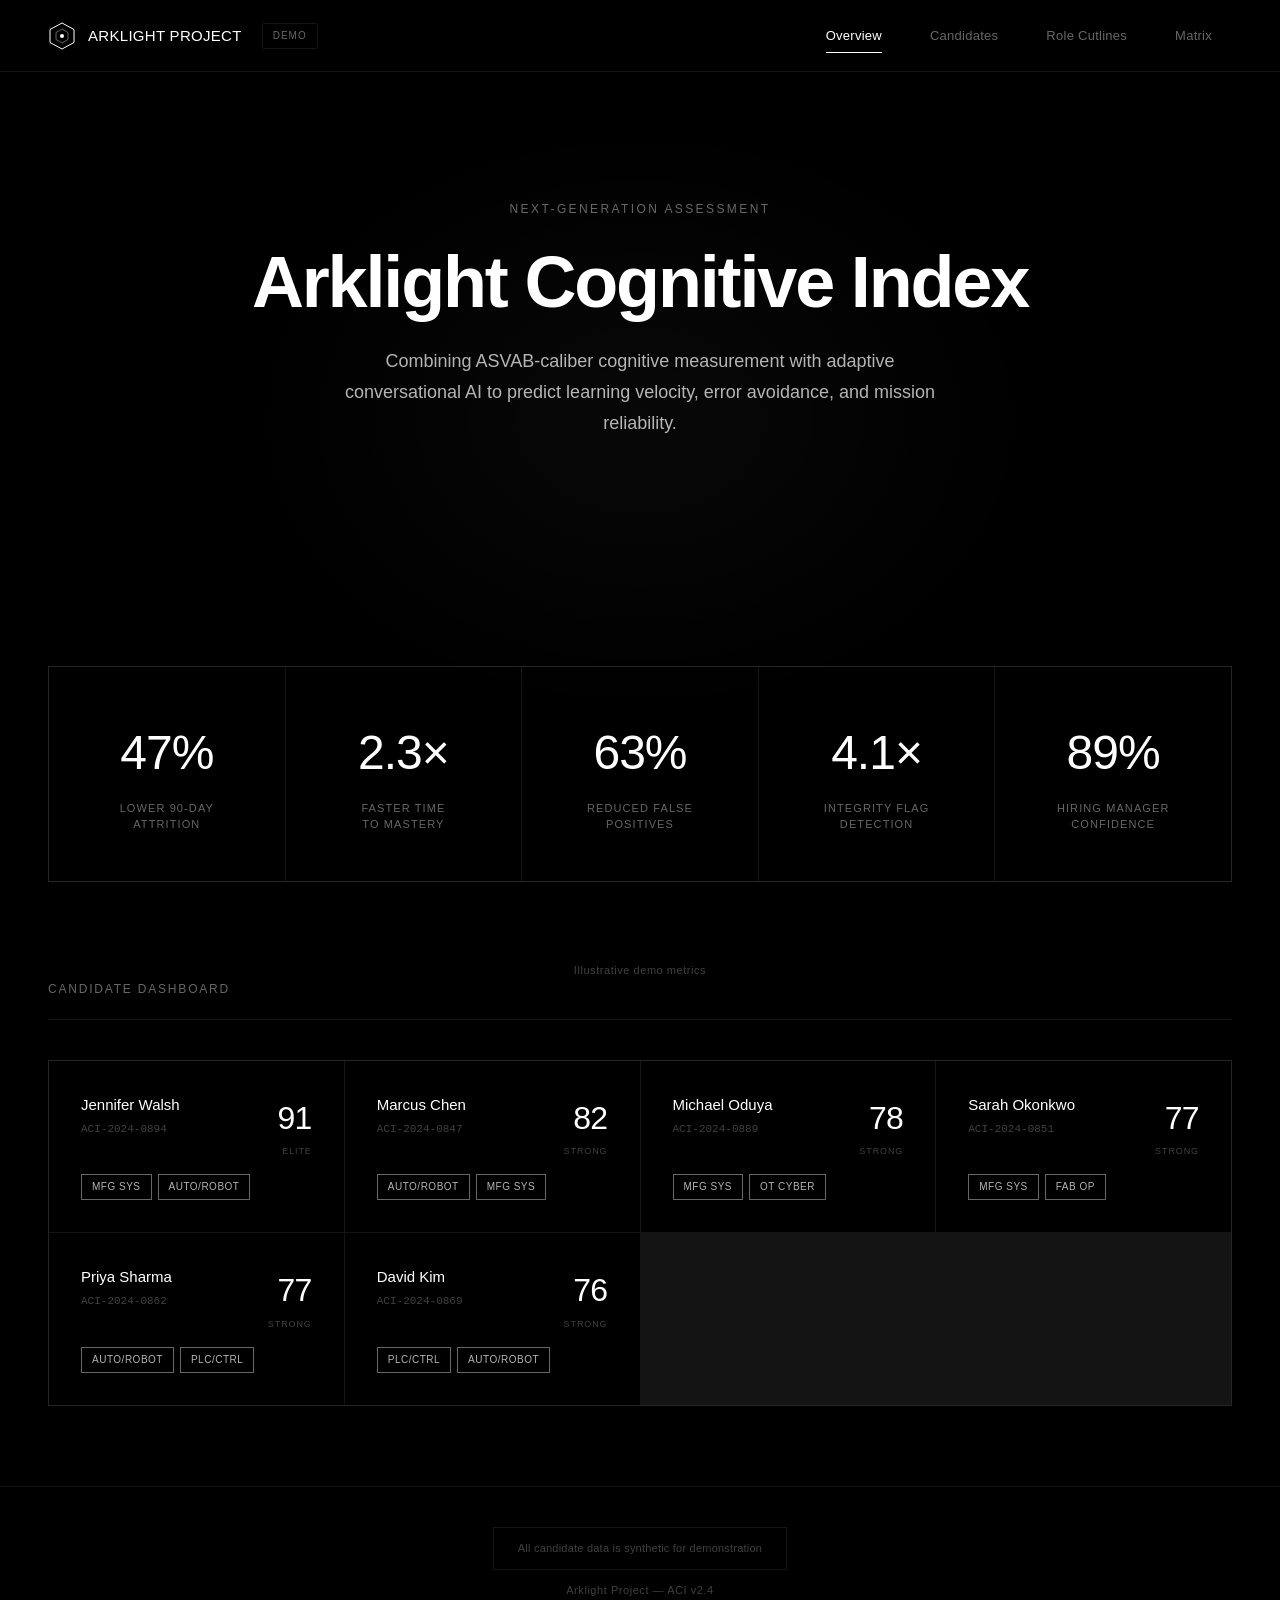
==== index.html @ 7e93ef88 "Initial Arklight Cognitive Index site" ====
<!DOCTYPE html>
<html lang="en">
<head>
    <meta charset="UTF-8">
    <meta name="viewport" content="width=device-width, initial-scale=1.0">
    <title>Arklight Project — Arklight Cognitive Index (ACI)</title>
    <style>
        :root {
            --bg-primary: #000000;
            --bg-secondary: #0a0a0a;
            --bg-tertiary: #111111;
            --bg-card: #0d0d0d;
            --bg-hover: #141414;
            --bg-elevated: #1a1a1a;
            --border-primary: rgba(255, 255, 255, 0.08);
            --border-secondary: rgba(255, 255, 255, 0.12);
            --border-hover: rgba(255, 255, 255, 0.2);
            --text-primary: #ffffff;
            --text-secondary: rgba(255, 255, 255, 0.7);
            --text-muted: rgba(255, 255, 255, 0.4);
            --text-dim: rgba(255, 255, 255, 0.25);
            --accent-primary: #ffffff;
            --accent-blue: #3b82f6;
            --accent-green: #22c55e;
            --accent-yellow: #eab308;
            --accent-red: #ef4444;
            --glow-white: rgba(255, 255, 255, 0.05);
            --font-sans: -apple-system, BlinkMacSystemFont, 'SF Pro Display', 'Segoe UI', 'Inter', sans-serif;
            --font-mono: 'SF Mono', 'Fira Code', 'Consolas', monospace;
            --transition-fast: 200ms cubic-bezier(0.4, 0, 0.2, 1);
            --transition-medium: 400ms cubic-bezier(0.4, 0, 0.2, 1);
            --transition-slow: 600ms cubic-bezier(0.4, 0, 0.2, 1);
        }

        * {
            margin: 0;
            padding: 0;
            box-sizing: border-box;
        }

        html {
            font-size: 16px;
            scroll-behavior: smooth;
            -webkit-font-smoothing: antialiased;
            -moz-osx-font-smoothing: grayscale;
        }

        body {
            font-family: var(--font-sans);
            background: var(--bg-primary);
            color: var(--text-primary);
            line-height: 1.6;
            min-height: 100vh;
            overflow-x: hidden;
        }

        ::selection {
            background: rgba(255, 255, 255, 0.2);
        }

        ::-webkit-scrollbar {
            width: 6px;
            height: 6px;
        }
        ::-webkit-scrollbar-track {
            background: transparent;
        }
        ::-webkit-scrollbar-thumb {
            background: rgba(255, 255, 255, 0.15);
            border-radius: 3px;
        }
        ::-webkit-scrollbar-thumb:hover {
            background: rgba(255, 255, 255, 0.25);
        }

        /* Layout */
        .app-container {
            display: flex;
            flex-direction: column;
            min-height: 100vh;
        }

        /* Header */
        .header {
            position: fixed;
            top: 0;
            left: 0;
            right: 0;
            z-index: 100;
            background: rgba(0, 0, 0, 0.8);
            backdrop-filter: blur(20px);
            -webkit-backdrop-filter: blur(20px);
            border-bottom: 1px solid var(--border-primary);
            padding: 0 48px;
            height: 72px;
            display: flex;
            align-items: center;
            justify-content: space-between;
        }

        .logo-section {
            display: flex;
            align-items: center;
            gap: 20px;
        }

        .logo {
            display: flex;
            align-items: center;
            gap: 12px;
        }

        .logo-icon {
            width: 28px;
            height: 28px;
        }

        .logo-icon svg {
            width: 100%;
            height: 100%;
        }

        .logo-text {
            font-size: 15px;
            font-weight: 500;
            letter-spacing: 0.02em;
            color: var(--text-primary);
            text-transform: uppercase;
        }

        .demo-badge {
            font-size: 10px;
            font-weight: 500;
            text-transform: uppercase;
            letter-spacing: 0.1em;
            padding: 4px 10px;
            background: transparent;
            color: var(--text-muted);
            border: 1px solid var(--border-primary);
            border-radius: 2px;
        }

        .nav-tabs {
            display: flex;
            gap: 8px;
        }

        .nav-tab {
            padding: 10px 20px;
            font-size: 13px;
            font-weight: 400;
            letter-spacing: 0.02em;
            color: var(--text-muted);
            background: transparent;
            border: none;
            cursor: pointer;
            transition: all var(--transition-fast);
            position: relative;
        }

        .nav-tab::after {
            content: '';
            position: absolute;
            bottom: 0;
            left: 20px;
            right: 20px;
            height: 1px;
            background: var(--text-primary);
            transform: scaleX(0);
            transition: transform var(--transition-fast);
        }

        .nav-tab:hover {
            color: var(--text-secondary);
        }

        .nav-tab.active {
            color: var(--text-primary);
        }

        .nav-tab.active::after {
            transform: scaleX(1);
        }

        .nav-tab:focus {
            outline: none;
        }

        .nav-tab:focus-visible {
            outline: 1px solid var(--text-muted);
            outline-offset: 4px;
        }

        /* Main content */
        .main-content {
            flex: 1;
            padding: 120px 48px 80px;
            max-width: 1400px;
            margin: 0 auto;
            width: 100%;
        }

        /* View containers */
        .view {
            display: none;
            animation: fadeIn var(--transition-medium);
        }

        .view.active {
            display: block;
        }

        @keyframes fadeIn {
            from {
                opacity: 0;
                transform: translateY(20px);
            }
            to {
                opacity: 1;
                transform: translateY(0);
            }
        }

        /* Hero Section */
        .hero {
            text-align: center;
            padding: 80px 0 100px;
            position: relative;
        }

        .hero::before {
            content: '';
            position: absolute;
            top: 0;
            left: 50%;
            transform: translateX(-50%);
            width: 800px;
            height: 600px;
            background: radial-gradient(ellipse at center, rgba(255, 255, 255, 0.03) 0%, transparent 70%);
            pointer-events: none;
        }

        .hero-eyebrow {
            font-size: 12px;
            font-weight: 500;
            letter-spacing: 0.2em;
            text-transform: uppercase;
            color: var(--text-muted);
            margin-bottom: 24px;
        }

        .hero-title {
            font-size: clamp(48px, 8vw, 72px);
            font-weight: 600;
            letter-spacing: -0.03em;
            line-height: 1.1;
            margin-bottom: 24px;
            position: relative;
        }

        .hero-subtitle {
            font-size: 18px;
            font-weight: 400;
            color: var(--text-secondary);
            margin-bottom: 48px;
            max-width: 600px;
            margin-left: auto;
            margin-right: auto;
            line-height: 1.7;
        }

        /* Impact Strip */
        .impact-strip {
            display: grid;
            grid-template-columns: repeat(5, 1fr);
            gap: 1px;
            background: var(--border-primary);
            margin: 80px 0;
            border: 1px solid var(--border-primary);
        }

        .impact-card {
            background: var(--bg-primary);
            padding: 48px 24px;
            text-align: center;
            transition: background var(--transition-fast);
        }

        .impact-card:hover {
            background: var(--bg-secondary);
        }

        .impact-value {
            font-size: 48px;
            font-weight: 300;
            letter-spacing: -0.02em;
            margin-bottom: 8px;
            font-variant-numeric: tabular-nums;
        }

        .impact-label {
            font-size: 11px;
            color: var(--text-muted);
            text-transform: uppercase;
            letter-spacing: 0.1em;
            line-height: 1.5;
        }

        .demo-disclaimer {
            font-size: 11px;
            color: var(--text-dim);
            text-align: center;
            margin-top: 24px;
            letter-spacing: 0.05em;
        }

        /* Section Headers */
        .section-header {
            display: flex;
            align-items: center;
            justify-content: space-between;
            margin-bottom: 40px;
            padding-bottom: 20px;
            border-bottom: 1px solid var(--border-primary);
        }

        .section-title {
            font-size: 12px;
            font-weight: 500;
            color: var(--text-muted);
            text-transform: uppercase;
            letter-spacing: 0.15em;
        }

        /* Controls */
        .controls-bar {
            display: flex;
            align-items: center;
            gap: 32px;
            margin-bottom: 40px;
            padding: 20px 0;
            border-bottom: 1px solid var(--border-primary);
        }

        .control-group {
            display: flex;
            align-items: center;
            gap: 12px;
        }

        .control-label {
            font-size: 11px;
            color: var(--text-dim);
            text-transform: uppercase;
            letter-spacing: 0.1em;
        }

        select, input[type="text"] {
            background: transparent;
            border: 1px solid var(--border-primary);
            color: var(--text-primary);
            padding: 10px 16px;
            font-size: 13px;
            font-family: var(--font-sans);
            cursor: pointer;
            transition: all var(--transition-fast);
            appearance: none;
            -webkit-appearance: none;
            background-image: url("data:image/svg+xml,%3Csvg xmlns='http://www.w3.org/2000/svg' width='12' height='12' viewBox='0 0 12 12'%3E%3Cpath fill='%23666' d='M6 8L2 4h8z'/%3E%3C/svg%3E");
            background-repeat: no-repeat;
            background-position: right 12px center;
            padding-right: 36px;
            min-width: 180px;
        }

        select:hover, input[type="text"]:hover {
            border-color: var(--border-hover);
        }

        select:focus, input[type="text"]:focus {
            outline: none;
            border-color: var(--text-muted);
        }

        .checkbox-label {
            display: flex;
            align-items: center;
            gap: 10px;
            font-size: 13px;
            color: var(--text-secondary);
            cursor: pointer;
        }

        .checkbox-label input[type="checkbox"] {
            width: 16px;
            height: 16px;
            accent-color: var(--text-primary);
            cursor: pointer;
        }

        /* Candidate Table */
        .candidate-table {
            width: 100%;
            border-collapse: collapse;
        }

        .candidate-table th,
        .candidate-table td {
            padding: 20px 24px;
            text-align: left;
            border-bottom: 1px solid var(--border-primary);
        }

        .candidate-table th {
            font-size: 10px;
            font-weight: 500;
            color: var(--text-dim);
            text-transform: uppercase;
            letter-spacing: 0.12em;
            cursor: pointer;
            transition: color var(--transition-fast);
            user-select: none;
            background: transparent;
        }

        .candidate-table th:hover {
            color: var(--text-muted);
        }

        .candidate-table th.sorted {
            color: var(--text-primary);
        }

        .candidate-table th .sort-indicator {
            margin-left: 6px;
            opacity: 0.4;
            font-size: 8px;
        }

        .candidate-table th.sorted .sort-indicator {
            opacity: 1;
        }

        .candidate-table tbody tr {
            cursor: pointer;
            transition: background var(--transition-fast);
        }

        .candidate-table tbody tr:hover {
            background: var(--bg-secondary);
        }

        .candidate-name {
            font-weight: 500;
            font-size: 15px;
            margin-bottom: 4px;
        }

        .candidate-id {
            font-family: var(--font-mono);
            font-size: 11px;
            color: var(--text-dim);
            letter-spacing: 0.02em;
        }

        .candidate-status {
            display: inline-flex;
            align-items: center;
            gap: 8px;
            font-size: 12px;
            color: var(--text-muted);
        }

        .status-dot {
            width: 6px;
            height: 6px;
            border-radius: 50%;
        }

        .candidate-status.complete .status-dot {
            background: var(--accent-green);
        }

        .candidate-status.in-progress .status-dot {
            background: var(--accent-yellow);
            animation: pulse 2s infinite;
        }

        @keyframes pulse {
            0%, 100% { opacity: 1; }
            50% { opacity: 0.4; }
        }

        .role-chips {
            display: flex;
            flex-wrap: wrap;
            gap: 6px;
        }

        .role-chip {
            font-size: 10px;
            padding: 4px 10px;
            background: transparent;
            border: 1px solid var(--border-primary);
            color: var(--text-muted);
            text-transform: uppercase;
            letter-spacing: 0.05em;
        }

        .role-chip.primary {
            border-color: var(--text-muted);
            color: var(--text-secondary);
        }

        .score-cell {
            font-family: var(--font-mono);
            font-size: 14px;
            font-weight: 400;
            letter-spacing: 0.02em;
        }

        .score-cell.elite { color: var(--text-primary); }
        .score-cell.strong { color: var(--text-secondary); }
        .score-cell.developing { color: var(--text-muted); }
        .score-cell.concern { color: var(--accent-red); }

        /* Score Badge */
        .score-badge {
            display: inline-flex;
            align-items: center;
            justify-content: center;
            min-width: 48px;
            padding: 6px 12px;
            font-family: var(--font-mono);
            font-size: 14px;
            font-weight: 400;
            border: 1px solid var(--border-primary);
        }

        .score-badge.elite {
            border-color: var(--text-secondary);
            color: var(--text-primary);
        }

        .score-badge.strong {
            color: var(--text-secondary);
        }

        .score-badge.developing {
            color: var(--text-muted);
        }

        /* Candidate Detail View */
        .detail-back {
            display: inline-flex;
            align-items: center;
            gap: 8px;
            font-size: 13px;
            color: var(--text-muted);
            background: none;
            border: none;
            cursor: pointer;
            margin-bottom: 48px;
            padding: 0;
            transition: color var(--transition-fast);
            letter-spacing: 0.02em;
        }

        .detail-back:hover {
            color: var(--text-primary);
        }

        .detail-header {
            display: grid;
            grid-template-columns: 1fr auto;
            gap: 80px;
            padding-bottom: 60px;
            margin-bottom: 60px;
            border-bottom: 1px solid var(--border-primary);
        }

        .detail-candidate-info {
            max-width: 600px;
        }

        .detail-candidate-name {
            font-size: 48px;
            font-weight: 500;
            letter-spacing: -0.02em;
            margin-bottom: 16px;
        }

        .detail-candidate-meta {
            display: flex;
            align-items: center;
            gap: 24px;
            color: var(--text-muted);
            font-size: 13px;
            margin-bottom: 20px;
        }

        .detail-candidate-meta .divider {
            width: 1px;
            height: 12px;
            background: var(--border-secondary);
        }

        .detail-candidate-background {
            color: var(--text-secondary);
            font-size: 15px;
            line-height: 1.7;
        }

        .detail-aci-score {
            text-align: right;
            padding-left: 80px;
            border-left: 1px solid var(--border-primary);
        }

        .detail-aci-label {
            font-size: 10px;
            color: var(--text-dim);
            text-transform: uppercase;
            letter-spacing: 0.15em;
            margin-bottom: 16px;
        }

        .detail-aci-value {
            font-size: 96px;
            font-weight: 300;
            line-height: 1;
            margin-bottom: 8px;
            letter-spacing: -0.02em;
            font-variant-numeric: tabular-nums;
        }

        .detail-aci-percentile {
            font-size: 14px;
            color: var(--text-muted);
            margin-bottom: 16px;
        }

        .detail-aci-band {
            display: inline-block;
            font-size: 10px;
            font-weight: 500;
            text-transform: uppercase;
            letter-spacing: 0.15em;
            padding: 6px 16px;
            border: 1px solid var(--border-secondary);
        }

        .onboarding-indicator {
            display: inline-flex;
            align-items: center;
            gap: 8px;
        }

        .onboarding-dot {
            width: 6px;
            height: 6px;
            border-radius: 50%;
        }

        .onboarding-dot.accelerated { background: var(--accent-green); }
        .onboarding-dot.standard { background: var(--text-muted); }
        .onboarding-dot.structured-support { background: var(--accent-yellow); }

        /* Composite Scores Grid */
        .composites-grid {
            display: grid;
            grid-template-columns: repeat(5, 1fr);
            gap: 1px;
            background: var(--border-primary);
            margin-bottom: 80px;
            border: 1px solid var(--border-primary);
        }

        .composite-card {
            background: var(--bg-primary);
            padding: 40px 24px;
            transition: background var(--transition-fast);
        }

        .composite-card:hover {
            background: var(--bg-secondary);
        }

        .composite-label {
            font-size: 10px;
            color: var(--text-dim);
            text-transform: uppercase;
            letter-spacing: 0.1em;
            margin-bottom: 16px;
            line-height: 1.4;
        }

        .composite-value {
            font-size: 36px;
            font-weight: 300;
            margin-bottom: 4px;
            letter-spacing: -0.01em;
            font-variant-numeric: tabular-nums;
        }

        .composite-percentile {
            font-size: 12px;
            color: var(--text-muted);
        }

        .composite-band {
            display: inline-block;
            margin-top: 12px;
            font-size: 9px;
            font-weight: 500;
            text-transform: uppercase;
            letter-spacing: 0.1em;
            padding: 4px 10px;
            border: 1px solid var(--border-primary);
            color: var(--text-muted);
        }

        /* Charts */
        .charts-grid {
            display: grid;
            grid-template-columns: 400px 1fr;
            gap: 60px;
            margin-bottom: 80px;
        }

        .chart-container {
            padding: 40px;
            border: 1px solid var(--border-primary);
        }

        .chart-container.full-width {
            grid-column: 1 / -1;
        }

        .chart-title {
            font-size: 10px;
            font-weight: 500;
            color: var(--text-dim);
            text-transform: uppercase;
            letter-spacing: 0.15em;
            margin-bottom: 32px;
        }

        .radar-chart {
            display: flex;
            justify-content: center;
            align-items: center;
        }

        /* Horizontal Bar Chart */
        .bar-chart {
            display: flex;
            flex-direction: column;
            gap: 16px;
        }

        .bar-item {
            display: grid;
            grid-template-columns: 160px 1fr 60px;
            align-items: center;
            gap: 20px;
        }

        .bar-label {
            font-size: 12px;
            color: var(--text-muted);
            text-align: right;
        }

        .bar-track {
            height: 2px;
            background: var(--border-primary);
            position: relative;
        }

        .bar-fill {
            height: 100%;
            background: var(--text-primary);
            transition: width var(--transition-slow);
            position: relative;
        }

        .bar-fill::after {
            content: '';
            position: absolute;
            right: 0;
            top: -4px;
            width: 2px;
            height: 10px;
            background: var(--text-primary);
        }

        .bar-fill.elite { background: var(--text-primary); }
        .bar-fill.elite::after { background: var(--text-primary); }
        .bar-fill.strong { background: var(--text-secondary); }
        .bar-fill.strong::after { background: var(--text-secondary); }
        .bar-fill.developing { background: var(--text-muted); }
        .bar-fill.developing::after { background: var(--text-muted); }
        .bar-fill.concern { background: var(--accent-red); }
        .bar-fill.concern::after { background: var(--accent-red); }

        .bar-percentile {
            font-family: var(--font-mono);
            font-size: 12px;
            color: var(--text-muted);
        }

        /* Construct Sections */
        .construct-section {
            margin-bottom: 2px;
        }

        .construct-section-header {
            display: flex;
            align-items: center;
            justify-content: space-between;
            padding: 24px 32px;
            background: var(--bg-secondary);
            cursor: pointer;
            transition: background var(--transition-fast);
            border: 1px solid var(--border-primary);
            border-bottom: none;
        }

        .construct-section:first-child .construct-section-header {
            border-top: 1px solid var(--border-primary);
        }

        .construct-section-header:hover {
            background: var(--bg-tertiary);
        }

        .construct-section-title {
            font-size: 14px;
            font-weight: 500;
            display: flex;
            align-items: center;
            gap: 16px;
        }

        .construct-section-count {
            font-size: 12px;
            color: var(--text-dim);
            font-weight: 400;
        }

        .construct-section-toggle {
            color: var(--text-dim);
            font-size: 10px;
            transition: transform var(--transition-fast);
        }

        .construct-section.expanded .construct-section-toggle {
            transform: rotate(180deg);
        }

        .construct-cards {
            display: none;
            border: 1px solid var(--border-primary);
            border-top: none;
        }

        .construct-section.expanded .construct-cards {
            display: block;
        }

        /* Construct Card */
        .construct-card {
            padding: 28px 32px;
            background: var(--bg-primary);
            border-bottom: 1px solid var(--border-primary);
            transition: background var(--transition-fast);
        }

        .construct-card:last-child {
            border-bottom: none;
        }

        .construct-card:hover {
            background: var(--bg-secondary);
        }

        .construct-card-header {
            display: grid;
            grid-template-columns: 1fr auto;
            gap: 40px;
            cursor: pointer;
        }

        .construct-info {
            min-width: 0;
        }

        .construct-name {
            font-weight: 500;
            font-size: 14px;
            margin-bottom: 6px;
            display: flex;
            align-items: center;
            gap: 12px;
        }

        .construct-abbr {
            font-family: var(--font-mono);
            font-size: 10px;
            color: var(--text-dim);
            letter-spacing: 0.05em;
        }

        .construct-predicts {
            font-size: 13px;
            color: var(--text-secondary);
            margin-bottom: 4px;
        }

        .construct-matters {
            font-size: 12px;
            color: var(--text-dim);
        }

        .construct-scores {
            display: flex;
            align-items: center;
            gap: 32px;
        }

        .construct-score-main {
            text-align: right;
        }

        .construct-score-value {
            font-family: var(--font-mono);
            font-size: 28px;
            font-weight: 300;
            letter-spacing: -0.01em;
        }

        .construct-score-label {
            font-size: 9px;
            color: var(--text-dim);
            text-transform: uppercase;
            letter-spacing: 0.1em;
        }

        .construct-score-secondary {
            text-align: right;
            min-width: 80px;
        }

        .construct-percentile {
            font-family: var(--font-mono);
            font-size: 13px;
            color: var(--text-muted);
        }

        .construct-ci {
            font-size: 11px;
            color: var(--text-dim);
        }

        .construct-expand-btn {
            background: none;
            border: 1px solid var(--border-primary);
            color: var(--text-dim);
            cursor: pointer;
            padding: 8px 12px;
            font-size: 10px;
            transition: all var(--transition-fast);
        }

        .construct-expand-btn:hover {
            border-color: var(--text-muted);
            color: var(--text-muted);
        }

        /* Evidence Panel */
        .construct-evidence {
            display: none;
            margin-top: 28px;
            padding-top: 28px;
            border-top: 1px solid var(--border-primary);
            animation: slideDown var(--transition-medium);
        }

        .construct-card.evidence-open .construct-evidence {
            display: block;
        }

        @keyframes slideDown {
            from {
                opacity: 0;
                transform: translateY(-10px);
            }
            to {
                opacity: 1;
                transform: translateY(0);
            }
        }

        .evidence-section {
            margin-bottom: 28px;
        }

        .evidence-section:last-child {
            margin-bottom: 0;
        }

        .evidence-label {
            font-size: 9px;
            color: var(--text-dim);
            text-transform: uppercase;
            letter-spacing: 0.15em;
            margin-bottom: 12px;
        }

        .evidence-scenario {
            font-size: 14px;
            color: var(--text-secondary);
            line-height: 1.7;
            padding: 20px 24px;
            background: var(--bg-secondary);
            border-left: 2px solid var(--border-secondary);
        }

        .evidence-transcript {
            background: var(--bg-secondary);
        }

        .transcript-turn {
            padding: 20px 24px;
            border-bottom: 1px solid var(--border-primary);
        }

        .transcript-turn:last-child {
            border-bottom: none;
        }

        .transcript-speaker {
            font-size: 9px;
            font-weight: 500;
            text-transform: uppercase;
            letter-spacing: 0.1em;
            margin-bottom: 8px;
        }

        .transcript-speaker.system {
            color: var(--text-muted);
        }

        .transcript-speaker.candidate {
            color: var(--text-primary);
        }

        .transcript-content {
            font-size: 14px;
            color: var(--text-secondary);
            line-height: 1.6;
        }

        .transcript-timestamp {
            font-size: 11px;
            color: var(--text-dim);
            font-family: var(--font-mono);
            margin-top: 8px;
        }

        .evidence-rationale {
            font-size: 14px;
            color: var(--text-secondary);
            line-height: 1.7;
            padding: 20px 24px;
            background: var(--bg-secondary);
        }

        .evidence-indicators {
            display: flex;
            gap: 24px;
        }

        .indicator-item {
            display: flex;
            align-items: center;
            gap: 10px;
            font-size: 12px;
            color: var(--text-muted);
            padding: 12px 20px;
            background: var(--bg-secondary);
        }

        .indicator-dot {
            width: 6px;
            height: 6px;
            border-radius: 50%;
        }

        .indicator-dot.high { background: var(--accent-red); }
        .indicator-dot.medium { background: var(--accent-yellow); }
        .indicator-dot.low { background: var(--accent-green); }

        .standardization-note {
            font-size: 12px;
            color: var(--text-muted);
            padding: 16px 20px;
            background: var(--bg-secondary);
            border-left: 2px solid var(--border-secondary);
            line-height: 1.6;
        }

        /* Role Cutlines */
        .cutlines-container {
            display: grid;
            grid-template-columns: 320px 1fr;
            gap: 1px;
            background: var(--border-primary);
            border: 1px solid var(--border-primary);
        }

        .cutlines-roles {
            background: var(--bg-primary);
        }

        .cutlines-role-item {
            padding: 24px 28px;
            border-bottom: 1px solid var(--border-primary);
            cursor: pointer;
            transition: background var(--transition-fast);
        }

        .cutlines-role-item:last-child {
            border-bottom: none;
        }

        .cutlines-role-item:hover {
            background: var(--bg-secondary);
        }

        .cutlines-role-item.selected {
            background: var(--bg-tertiary);
        }

        .cutlines-role-name {
            font-weight: 500;
            font-size: 14px;
            margin-bottom: 6px;
        }

        .cutlines-role-count {
            font-size: 12px;
            color: var(--text-dim);
        }

        .cutlines-detail {
            background: var(--bg-primary);
            padding: 40px;
        }

        .cutlines-detail h3 {
            font-size: 24px;
            font-weight: 500;
            letter-spacing: -0.01em;
            margin-bottom: 32px;
        }

        .cutlines-requirements {
            margin-bottom: 40px;
        }

        .requirement-item {
            display: flex;
            align-items: center;
            justify-content: space-between;
            padding: 16px 0;
            border-bottom: 1px solid var(--border-primary);
        }

        .requirement-item:last-child {
            border-bottom: none;
        }

        .requirement-construct {
            font-size: 14px;
            color: var(--text-secondary);
        }

        .requirement-threshold {
            font-family: var(--font-mono);
            font-size: 13px;
            color: var(--text-muted);
        }

        .cutlines-candidates {
            border-top: 1px solid var(--border-primary);
            padding-top: 32px;
        }

        .cutline-candidate-row {
            display: flex;
            align-items: center;
            justify-content: space-between;
            padding: 16px 0;
            border-bottom: 1px solid var(--border-primary);
            cursor: pointer;
            transition: background var(--transition-fast);
        }

        .cutline-candidate-row:hover {
            background: var(--bg-secondary);
            margin: 0 -20px;
            padding-left: 20px;
            padding-right: 20px;
        }

        .cutline-candidate-info {
            display: flex;
            align-items: center;
            gap: 16px;
        }

        .cutline-status-icon {
            width: 20px;
            height: 20px;
            display: flex;
            align-items: center;
            justify-content: center;
            font-size: 12px;
        }

        .cutline-status-icon.pass {
            color: var(--accent-green);
        }

        .cutline-status-icon.fail {
            color: var(--text-dim);
        }

        .cutline-candidate-name {
            font-weight: 400;
            font-size: 14px;
        }

        .cutline-score {
            font-family: var(--font-mono);
            font-size: 13px;
            color: var(--text-muted);
        }

        /* Fit Explanation */
        .fit-explanation {
            margin-top: 40px;
            padding: 32px;
            background: var(--bg-secondary);
            border: 1px solid var(--border-primary);
        }

        .fit-title {
            font-size: 14px;
            font-weight: 500;
            margin-bottom: 24px;
        }

        .fit-section {
            margin-bottom: 24px;
        }

        .fit-section:last-child {
            margin-bottom: 0;
        }

        .fit-section-label {
            font-size: 9px;
            color: var(--text-dim);
            text-transform: uppercase;
            letter-spacing: 0.15em;
            margin-bottom: 12px;
        }

        .fit-item {
            display: flex;
            align-items: flex-start;
            gap: 12px;
            font-size: 13px;
            color: var(--text-secondary);
            margin-bottom: 8px;
            line-height: 1.5;
        }

        .fit-item .icon {
            flex-shrink: 0;
            margin-top: 2px;
            font-size: 10px;
        }

        .fit-item.driver .icon { color: var(--accent-green); }
        .fit-item.risk .icon { color: var(--accent-yellow); }

        /* Heatmap */
        .heatmap-container {
            overflow-x: auto;
            margin-bottom: 60px;
        }

        .heatmap-table {
            width: 100%;
            border-collapse: collapse;
            font-size: 11px;
        }

        .heatmap-table th,
        .heatmap-table td {
            padding: 12px 8px;
            text-align: center;
            border: 1px solid var(--border-primary);
        }

        .heatmap-table th {
            background: var(--bg-secondary);
            font-weight: 500;
            color: var(--text-dim);
            text-transform: uppercase;
            letter-spacing: 0.05em;
            font-size: 9px;
        }

        .heatmap-table th.rotate {
            writing-mode: vertical-lr;
            text-orientation: mixed;
            transform: rotate(180deg);
            height: 80px;
            padding: 8px 4px;
        }

        .heatmap-table td.candidate-col {
            text-align: left;
            font-weight: 500;
            font-size: 12px;
            background: var(--bg-secondary);
            white-space: nowrap;
            padding-left: 16px;
        }

        .heatmap-cell {
            font-family: var(--font-mono);
            font-weight: 400;
            font-size: 11px;
        }

        /* Footer */
        .footer {
            padding: 40px 48px;
            border-top: 1px solid var(--border-primary);
            text-align: center;
        }

        .footer-disclaimer {
            font-size: 11px;
            color: var(--text-dim);
            margin-bottom: 12px;
            padding: 12px 24px;
            display: inline-block;
            border: 1px solid var(--border-primary);
            letter-spacing: 0.02em;
        }

        .footer p {
            font-size: 11px;
            color: var(--text-dim);
            letter-spacing: 0.05em;
        }

        /* Responsive */
        @media (max-width: 1200px) {
            .cutlines-container {
                grid-template-columns: 1fr;
            }

            .charts-grid {
                grid-template-columns: 1fr;
            }

            .composites-grid {
                grid-template-columns: repeat(3, 1fr);
            }

            .impact-strip {
                grid-template-columns: repeat(3, 1fr);
            }
        }

        @media (max-width: 900px) {
            .header {
                padding: 0 24px;
                height: 64px;
            }

            .main-content {
                padding: 100px 24px 60px;
            }

            .detail-header {
                grid-template-columns: 1fr;
                gap: 40px;
            }

            .detail-aci-score {
                text-align: left;
                padding-left: 0;
                border-left: none;
                padding-top: 40px;
                border-top: 1px solid var(--border-primary);
            }

            .composites-grid {
                grid-template-columns: repeat(2, 1fr);
            }

            .bar-item {
                grid-template-columns: 120px 1fr 50px;
            }

            .impact-strip {
                grid-template-columns: repeat(2, 1fr);
            }
        }

        @media (max-width: 600px) {
            .header {
                flex-direction: column;
                height: auto;
                padding: 16px 20px;
                gap: 16px;
            }

            .main-content {
                padding: 140px 20px 40px;
            }

            .hero-title {
                font-size: 36px;
            }

            .composites-grid {
                grid-template-columns: 1fr;
            }

            .impact-strip {
                grid-template-columns: 1fr;
            }

            .nav-tabs {
                flex-wrap: wrap;
                justify-content: center;
            }

            .detail-candidate-name {
                font-size: 32px;
            }

            .detail-aci-value {
                font-size: 64px;
            }
        }

        /* Utility Classes */
        .text-elite { color: var(--text-primary); }
        .text-strong { color: var(--text-secondary); }
        .text-developing { color: var(--text-muted); }
        .text-concern { color: var(--accent-red); }

        .sr-only {
            position: absolute;
            width: 1px;
            height: 1px;
            padding: 0;
            margin: -1px;
            overflow: hidden;
            clip: rect(0, 0, 0, 0);
            border: 0;
        }
    </style>
</head>
<body>
    <div class="app-container">
        <header class="header">
            <div class="logo-section">
                <div class="logo">
                    <div class="logo-icon">
                        <svg viewBox="0 0 28 28" fill="none" xmlns="http://www.w3.org/2000/svg">
                            <path d="M14 1L26 7.5V20.5L14 27L2 20.5V7.5L14 1Z" stroke="white" stroke-width="1" fill="none"/>
                            <path d="M14 7L20 10.5V17.5L14 21L8 17.5V10.5L14 7Z" stroke="white" stroke-width="0.75" fill="none" opacity="0.5"/>
                            <circle cx="14" cy="14" r="2" fill="white"/>
                        </svg>
                    </div>
                    <span class="logo-text">Arklight Project</span>
                </div>
                <span class="demo-badge">Demo</span>
            </div>
            <nav class="nav-tabs" role="tablist" aria-label="Main navigation">
                <button class="nav-tab active" role="tab" aria-selected="true" data-view="overview" tabindex="0">Overview</button>
                <button class="nav-tab" role="tab" aria-selected="false" data-view="candidates" tabindex="-1">Candidates</button>
                <button class="nav-tab" role="tab" aria-selected="false" data-view="cutlines" tabindex="-1">Role Cutlines</button>
                <button class="nav-tab" role="tab" aria-selected="false" data-view="heatmap" tabindex="-1">Matrix</button>
            </nav>
        </header>

        <main class="main-content">
            <!-- Overview View -->
            <div id="view-overview" class="view active" role="tabpanel" aria-labelledby="tab-overview">
                <section class="hero">
                    <p class="hero-eyebrow">Next-Generation Assessment</p>
                    <h1 class="hero-title">Arklight Cognitive Index</h1>
                    <p class="hero-subtitle">
                        Combining ASVAB-caliber cognitive measurement with adaptive conversational AI
                        to predict learning velocity, error avoidance, and mission reliability.
                    </p>
                </section>

                <div class="impact-strip" aria-label="Impact metrics">
                    <div class="impact-card">
                        <div class="impact-value">47%</div>
                        <div class="impact-label">Lower 90-Day<br>Attrition</div>
                    </div>
                    <div class="impact-card">
                        <div class="impact-value">2.3×</div>
                        <div class="impact-label">Faster Time<br>to Mastery</div>
                    </div>
                    <div class="impact-card">
                        <div class="impact-value">63%</div>
                        <div class="impact-label">Reduced False<br>Positives</div>
                    </div>
                    <div class="impact-card">
                        <div class="impact-value">4.1×</div>
                        <div class="impact-label">Integrity Flag<br>Detection</div>
                    </div>
                    <div class="impact-card">
                        <div class="impact-value">89%</div>
                        <div class="impact-label">Hiring Manager<br>Confidence</div>
                    </div>
                </div>
                <p class="demo-disclaimer">Illustrative demo metrics</p>

                <section class="section-header">
                    <h2 class="section-title">Candidate Dashboard</h2>
                </section>

                <div id="overview-dashboard"></div>
            </div>

            <!-- Candidates View -->
            <div id="view-candidates" class="view" role="tabpanel" aria-labelledby="tab-candidates">
                <section class="section-header">
                    <h2 class="section-title">Assessment Results</h2>
                </section>

                <div class="controls-bar">
                    <div class="control-group">
                        <label class="control-label" for="sort-select">Sort</label>
                        <select id="sort-select">
                            <option value="aci">ACI Score</option>
                            <option value="reliability">Reliability Index</option>
                            <option value="learning">Learning Velocity</option>
                            <option value="cyber">Cyber Aptitude</option>
                            <option value="manufacturing">Manufacturing Technical</option>
                            <option value="semiconductor">Semiconductor Ops</option>
                            <option value="integrity">Integrity Index</option>
                        </select>
                    </div>
                    <div class="control-group">
                        <label class="control-label" for="role-filter">Role</label>
                        <select id="role-filter">
                            <option value="all">All Roles</option>
                            <option value="fab">Semiconductor Fab Operator</option>
                            <option value="automation">Automation & Robotics</option>
                            <option value="quality">Quality Systems</option>
                            <option value="manufacturing">Manufacturing Systems</option>
                            <option value="reliability">Reliability / Failure Analysis</option>
                            <option value="ot-cyber">OT / Industrial Cyber</option>
                            <option value="controls">Controls / PLC Debug</option>
                        </select>
                    </div>
                    <div class="control-group">
                        <label class="checkbox-label">
                            <input type="checkbox" id="cutline-filter">
                            <span>Meets cutline only</span>
                        </label>
                    </div>
                </div>

                <div id="candidates-table-container"></div>
            </div>

            <!-- Candidate Detail View -->
            <div id="view-candidate-detail" class="view" role="tabpanel">
                <button class="detail-back" id="back-to-candidates">
                    <span>←</span> Back to Candidates
                </button>
                <div id="candidate-detail-content"></div>
            </div>

            <!-- Role Cutlines View -->
            <div id="view-cutlines" class="view" role="tabpanel" aria-labelledby="tab-cutlines">
                <section class="section-header">
                    <h2 class="section-title">Role Cutlines & Fit Analysis</h2>
                </section>
                <div id="cutlines-content"></div>
            </div>

            <!-- Heatmap View -->
            <div id="view-heatmap" class="view" role="tabpanel" aria-labelledby="tab-heatmap">
                <section class="section-header">
                    <h2 class="section-title">Comparison Matrix</h2>
                </section>
                <div id="heatmap-content"></div>
            </div>
        </main>

        <footer class="footer">
            <div class="footer-disclaimer">
                All candidate data is synthetic for demonstration
            </div>
            <p>Arklight Project — ACI v2.4</p>
        </footer>
    </div>

    <script>
    (function() {
        'use strict';

        // ============================================================
        // DATA MODEL
        // ============================================================

        const CONSTRUCTS = {
            cognitive: [
                { id: 'FI', name: 'Fluid Intelligence', predicts: 'Novel problem-solving and rapid adaptation', matters: 'Critical for troubleshooting unfamiliar equipment failures' },
                { id: 'ER', name: 'Extrapolational Reasoning', predicts: 'Ability to project patterns and anticipate outcomes', matters: 'Predicts fault anticipation before cascade failures' },
                { id: 'ICI', name: 'Cognitive Interference Control', predicts: 'Focus maintenance under distraction', matters: 'Essential in high-alert environments with multiple alarm states' },
                { id: 'MAC', name: 'Metacognitive Accuracy', predicts: 'Self-awareness of knowledge boundaries', matters: 'Reduces overconfident errors in safety-critical decisions' },
                { id: 'TCDQ', name: 'Time-Compressed Decision Quality', predicts: 'Sound judgment under time pressure', matters: 'Determines response quality during line emergencies' },
                { id: 'CMR', name: 'Causal Misattribution Resistance', predicts: 'Avoiding false cause-effect conclusions', matters: 'Prevents chasing wrong root causes in diagnostics' },
                { id: 'ERCS', name: 'Error Recovery & Correction Speed', predicts: 'Rapid recognition and correction of mistakes', matters: 'Limits propagation of operator errors' }
            ],
            technical: [
                { id: 'SRD', name: 'Systems Reasoning & Diagnostics', predicts: 'Understanding complex system interactions', matters: 'Core skill for isolating faults in integrated manufacturing lines' },
                { id: 'PRAD', name: 'Pattern Recognition & Anomaly Detection', predicts: 'Detecting deviations from normal operation', matters: 'Early warning capability for quality and safety events' },
                { id: 'TMAQ', name: 'Technical Math & Quant Reasoning', predicts: 'Applied mathematical problem-solving', matters: 'Required for SPC, yield calculations, tolerance analysis' },
                { id: 'DLCT', name: 'Digital Logic & Computational Thinking', predicts: 'Understanding of logical operations and sequences', matters: 'Foundation for PLC programming and automation debugging' },
                { id: 'SPV', name: 'Spatial & Process Visualization', predicts: 'Mental modeling of physical systems and flows', matters: 'Enables effective work with CAD, process diagrams, equipment layouts' },
                { id: 'ASWL', name: 'Attention Stability Under Load', predicts: 'Sustained vigilance during extended operations', matters: 'Critical for long-shift monitoring of process parameters' },
                { id: 'FIDS', name: 'Fault Isolation & Debug Speed', predicts: 'Efficient narrowing of problem sources', matters: 'Minimizes mean-time-to-repair in production environments' },
                { id: 'ISI', name: 'Information Security Instinct', predicts: 'Natural caution with access and data handling', matters: 'First line of defense against social engineering and insider threats' },
                { id: 'RRCP', name: 'Reliability & Rules Compliance', predicts: 'Consistent adherence to procedures', matters: 'Maintains safety margins and audit readiness' }
            ],
            integrity: [
                { id: 'VCS', name: 'Values Conflict Scenarios', predicts: 'Ethical reasoning under competing pressures', matters: 'Predicts behavior when shortcuts tempt vs. protocol demands' },
                { id: 'BCC', name: 'Behavioral Consistency Cross-Check', predicts: 'Story alignment and response stability', matters: 'Flags potential deception or impression management' },
                { id: 'MAI', name: 'Mission Alignment Indicator', predicts: 'Fit with organizational values and mission', matters: 'Predicts engagement and discretionary effort over time' }
            ]
        };

        const ROLES = [
            { id: 'fab', name: 'Semiconductor Fab Operator', abbr: 'Fab Op' },
            { id: 'automation', name: 'Automation & Robotics Technician', abbr: 'Auto/Robot' },
            { id: 'quality', name: 'Quality Systems Specialist', abbr: 'Quality' },
            { id: 'manufacturing', name: 'Manufacturing Systems Operator', abbr: 'Mfg Sys' },
            { id: 'reliability', name: 'Reliability / Failure Analysis Technician', abbr: 'Rel/FA' },
            { id: 'ot-cyber', name: 'OT / Industrial Cyber Analyst', abbr: 'OT Cyber' },
            { id: 'controls', name: 'Controls / PLC Debug Technician', abbr: 'PLC/Ctrl' }
        ];

        const ROLE_CUTLINES = {
            'fab': {
                requirements: [
                    { construct: 'PRAD', threshold: 60 },
                    { construct: 'ASWL', threshold: 65 },
                    { construct: 'RRCP', threshold: 70 },
                    { composite: 'integrity', threshold: 65 }
                ]
            },
            'automation': {
                requirements: [
                    { construct: 'SRD', threshold: 65 },
                    { construct: 'DLCT', threshold: 60 },
                    { construct: 'FIDS', threshold: 60 },
                    { composite: 'manufacturingTechnical', threshold: 55 }
                ]
            },
            'quality': {
                requirements: [
                    { construct: 'PRAD', threshold: 70 },
                    { construct: 'TMAQ', threshold: 60 },
                    { construct: 'MAC', threshold: 60 },
                    { composite: 'integrity', threshold: 70 }
                ]
            },
            'manufacturing': {
                requirements: [
                    { construct: 'SPV', threshold: 55 },
                    { construct: 'ASWL', threshold: 60 },
                    { construct: 'RRCP', threshold: 65 },
                    { composite: 'manufacturingTechnical', threshold: 50 }
                ]
            },
            'reliability': {
                requirements: [
                    { construct: 'SRD', threshold: 70 },
                    { construct: 'CMR', threshold: 65 },
                    { construct: 'FIDS', threshold: 70 },
                    { composite: 'generalTechnical', threshold: 65 }
                ]
            },
            'ot-cyber': {
                requirements: [
                    { construct: 'PRAD', threshold: 65 },
                    { construct: 'ISI', threshold: 60 },
                    { construct: 'ICI', threshold: 60 },
                    { composite: 'integrity', threshold: 70 }
                ]
            },
            'controls': {
                requirements: [
                    { construct: 'DLCT', threshold: 65 },
                    { construct: 'FIDS', threshold: 65 },
                    { construct: 'SRD', threshold: 60 },
                    { composite: 'cyber', threshold: 55 }
                ]
            }
        };

        function generateCandidateData() {
            const candidates = [
                {
                    id: 'ACI-2024-0847',
                    name: 'Marcus Chen',
                    status: 'complete',
                    background: 'Former line cook, self-taught electronics hobbyist, community college coursework',
                    onboarding: 'Accelerated',
                    archetype: 'diamond',
                    baseScores: { cognitive: 82, technical: 78, integrity: 85 }
                },
                {
                    id: 'ACI-2024-0851',
                    name: 'Sarah Okonkwo',
                    status: 'complete',
                    background: 'Military avionics technician, 6 years active duty',
                    onboarding: 'Standard',
                    archetype: 'steady',
                    baseScores: { cognitive: 68, technical: 75, integrity: 92 }
                },
                {
                    id: 'ACI-2024-0856',
                    name: 'James Reilly',
                    status: 'complete',
                    background: 'BS Mechanical Engineering, 2 years automotive QC',
                    onboarding: 'Standard',
                    archetype: 'balanced',
                    baseScores: { cognitive: 71, technical: 73, integrity: 76 }
                },
                {
                    id: 'ACI-2024-0862',
                    name: 'Priya Sharma',
                    status: 'complete',
                    background: 'Community college mechatronics, internship at Tesla',
                    onboarding: 'Accelerated',
                    archetype: 'technical',
                    baseScores: { cognitive: 74, technical: 81, integrity: 79 }
                },
                {
                    id: 'ACI-2024-0869',
                    name: 'David Kim',
                    status: 'complete',
                    background: 'IT support background, cybersecurity bootcamp graduate',
                    onboarding: 'Standard',
                    archetype: 'cyber',
                    baseScores: { cognitive: 77, technical: 69, integrity: 82 }
                },
                {
                    id: 'ACI-2024-0873',
                    name: 'Tyler Morrison',
                    status: 'complete',
                    background: 'High school diploma, 3 years warehouse automation operator',
                    onboarding: 'Structured Support',
                    archetype: 'risky',
                    baseScores: { cognitive: 79, technical: 76, integrity: 52 }
                },
                {
                    id: 'ACI-2024-0881',
                    name: 'Elena Rodriguez',
                    status: 'complete',
                    background: 'AS Electronics Technology, semiconductor cleanroom experience',
                    onboarding: 'Standard',
                    archetype: 'fab-specialist',
                    baseScores: { cognitive: 65, technical: 79, integrity: 88 }
                },
                {
                    id: 'ACI-2024-0889',
                    name: 'Michael Oduya',
                    status: 'in-progress',
                    background: 'Physics undergraduate, research lab assistant',
                    onboarding: 'Accelerated',
                    archetype: 'analytical',
                    baseScores: { cognitive: 86, technical: 72, integrity: 80 }
                },
                {
                    id: 'ACI-2024-0894',
                    name: 'Jennifer Walsh',
                    status: 'complete',
                    background: 'Navy nuclear technician, honorable discharge',
                    onboarding: 'Accelerated',
                    archetype: 'elite',
                    baseScores: { cognitive: 88, technical: 85, integrity: 91 }
                },
                {
                    id: 'ACI-2024-0901',
                    name: 'Robert Tanaka',
                    status: 'complete',
                    background: 'Trade school HVAC, facility maintenance supervisor',
                    onboarding: 'Standard',
                    archetype: 'steady',
                    baseScores: { cognitive: 62, technical: 70, integrity: 86 }
                }
            ];

            return candidates.map(c => generateFullScores(c));
        }

        function generateFullScores(candidate) {
            const { baseScores, archetype } = candidate;
            const scores = {};
            const noise = () => Math.floor(Math.random() * 16) - 8;

            CONSTRUCTS.cognitive.forEach(construct => {
                let base = baseScores.cognitive + noise();
                if (archetype === 'diamond' && ['FI', 'ER', 'TCDQ'].includes(construct.id)) base += 8;
                if (archetype === 'steady' && ['ICI', 'MAC'].includes(construct.id)) base += 5;
                if (archetype === 'risky' && construct.id === 'ICI') base -= 15;
                if (archetype === 'analytical' && ['FI', 'ER', 'CMR'].includes(construct.id)) base += 10;
                if (archetype === 'elite') base += 5;
                scores[construct.id] = clampScore(base);
            });

            CONSTRUCTS.technical.forEach(construct => {
                let base = baseScores.technical + noise();
                if (archetype === 'diamond' && ['SRD', 'DLCT', 'FIDS'].includes(construct.id)) base += 6;
                if (archetype === 'steady' && ['RRCP', 'ASWL'].includes(construct.id)) base += 10;
                if (archetype === 'technical' && ['SRD', 'PRAD', 'FIDS'].includes(construct.id)) base += 8;
                if (archetype === 'cyber' && ['ISI', 'DLCT'].includes(construct.id)) base += 12;
                if (archetype === 'fab-specialist' && ['PRAD', 'ASWL', 'SPV'].includes(construct.id)) base += 10;
                if (archetype === 'elite') base += 5;
                scores[construct.id] = clampScore(base);
            });

            CONSTRUCTS.integrity.forEach(construct => {
                let base = baseScores.integrity + noise();
                if (archetype === 'risky') base -= 20;
                if (archetype === 'steady') base += 5;
                if (archetype === 'elite') base += 3;
                scores[construct.id] = clampScore(base);
            });

            const cognitiveAvg = average(CONSTRUCTS.cognitive.map(c => scores[c.id]));
            const technicalAvg = average(CONSTRUCTS.technical.map(c => scores[c.id]));
            const integrityAvg = average(CONSTRUCTS.integrity.map(c => scores[c.id]));

            const composites = {
                aci: Math.round(cognitiveAvg * 0.35 + technicalAvg * 0.45 + integrityAvg * 0.20),
                generalTechnical: Math.round(average([scores.FI, scores.SRD, scores.PRAD, scores.TMAQ, scores.DLCT])),
                manufacturingTechnical: Math.round(average([scores.SRD, scores.SPV, scores.ASWL, scores.FIDS, scores.RRCP])),
                semiconductor: Math.round(average([scores.PRAD, scores.ASWL, scores.SPV, scores.RRCP, scores.MAC])),
                cyber: Math.round(average([scores.ISI, scores.DLCT, scores.ICI, scores.PRAD, scores.SRD])),
                integrity: Math.round(integrityAvg),
                learningVelocity: Math.round(average([scores.FI, scores.ER, scores.MAC, scores.ERCS])),
                reliability: Math.round(average([scores.RRCP, scores.ASWL, scores.MAC, scores.VCS, scores.BCC]))
            };

            const roleScores = ROLES.map(role => {
                const cutline = ROLE_CUTLINES[role.id];
                let fitScore = 0;
                let passes = 0;
                cutline.requirements.forEach(req => {
                    const score = req.construct ? scores[req.construct] : composites[req.composite];
                    const percentile = scoreToPercentile(score);
                    if (percentile >= req.threshold) passes++;
                    fitScore += percentile - req.threshold;
                });
                return { role, fitScore, passes, total: cutline.requirements.length };
            });

            roleScores.sort((a, b) => b.fitScore - a.fitScore);
            const recommendedRoles = roleScores.slice(0, 2).filter(r => r.passes >= r.total - 1).map(r => r.role.id);

            return {
                ...candidate,
                scores,
                composites,
                recommendedRoles: recommendedRoles.length > 0 ? recommendedRoles : [roleScores[0].role.id]
            };
        }

        function clampScore(score) {
            return Math.max(20, Math.min(99, Math.round(score)));
        }

        function average(arr) {
            return arr.reduce((a, b) => a + b, 0) / arr.length;
        }

        function scoreToPercentile(score) {
            return Math.max(1, Math.min(99, score));
        }

        function getBand(percentile) {
            if (percentile >= 85) return { label: 'Elite', class: 'elite' };
            if (percentile >= 60) return { label: 'Strong', class: 'strong' };
            if (percentile >= 40) return { label: 'Developing', class: 'developing' };
            return { label: 'Concern', class: 'concern' };
        }

        function getConfidenceInterval(score) {
            const margin = Math.floor(Math.random() * 4) + 3;
            return `±${margin}`;
        }

        function ordinal(n) {
            const s = ['th', 'st', 'nd', 'rd'];
            const v = n % 100;
            return n + (s[(v - 20) % 10] || s[v] || s[0]);
        }

        const EVIDENCE_DATA = {
            'FI': {
                scenario: 'Candidate was presented with an unfamiliar robotic arm exhibiting erratic movement patterns. No manual was provided. Task: diagnose and propose a solution within 8 minutes.',
                transcript: [
                    { speaker: 'system', content: 'The robotic arm is moving erratically during pick-and-place operations. You have no documentation. What do you do first?', time: '00:00' },
                    { speaker: 'candidate', content: 'I\'d start by observing the pattern—is it random or does it repeat? I want to see if it correlates with specific positions or load conditions.', time: '00:42' },
                    { speaker: 'system', content: 'It seems to happen more frequently when reaching the far corner of the workspace. What\'s your hypothesis?', time: '01:15' },
                    { speaker: 'candidate', content: 'Could be a calibration drift at extension limits, or a worn joint. I\'d check if reducing the reach envelope stabilizes it before opening up the arm.', time: '02:03' }
                ],
                rationale: 'Candidate demonstrated structured hypothesis generation without relying on documentation. Showed ability to isolate variables systematically and proposed non-destructive diagnostic steps.',
                indicators: { timePressure: 'high', interruptions: 'medium', ambiguity: 'high' }
            },
            'PRAD': {
                scenario: 'Live process monitoring dashboard showing 12 parameters over 4 hours. One subtle deviation introduced at t+2.5h. Candidate must identify the anomaly.',
                transcript: [
                    { speaker: 'system', content: 'You\'re monitoring a wafer processing tool. Review the trends and report any concerns.', time: '00:00' },
                    { speaker: 'candidate', content: 'Chamber pressure looks stable, temperature within spec... wait, the RF power variance increased slightly around 2:30. It\'s within limits but the pattern changed.', time: '03:24' },
                    { speaker: 'system', content: 'Is that significant enough to act on?', time: '03:45' },
                    { speaker: 'candidate', content: 'The magnitude is small but the character changed—used to be random noise, now it\'s periodic. I\'d flag it for the next PM window even if we don\'t stop now.', time: '04:12' }
                ],
                rationale: 'Candidate detected subtle pattern shift despite nominal values. Distinguished between random variation and systematic change. Calibrated response appropriately.',
                indicators: { timePressure: 'low', interruptions: 'low', ambiguity: 'medium' }
            },
            'ICI': {
                scenario: 'Multi-tasking scenario with primary calibration task and frequent interruptions (simulated radio calls, alarms, colleague questions).',
                transcript: [
                    { speaker: 'system', content: 'Continue calibrating the measurement probe. [INTERRUPT: Alarm sounds] There\'s a low-priority alert on Line 3.', time: '00:00' },
                    { speaker: 'candidate', content: 'Acknowledged. I\'ll note it but I\'m mid-calibration. If it escalates, pull me out, but let me finish this step or we\'ll have to restart.', time: '00:18' },
                    { speaker: 'system', content: '[INTERRUPT: Colleague asks about break schedule] Also, when are we taking lunch?', time: '01:45' },
                    { speaker: 'candidate', content: 'After I finish this. Please hold non-urgent questions.', time: '01:52' }
                ],
                rationale: 'Maintained task focus despite multiple interruption types. Appropriately triaged interruptions by urgency. Did not sacrifice primary task quality for social responsiveness.',
                indicators: { timePressure: 'medium', interruptions: 'high', ambiguity: 'low' }
            },
            'ISI': {
                scenario: 'Social engineering attempt via simulated phone call requesting system access credentials for "urgent maintenance."',
                transcript: [
                    { speaker: 'system', content: '[Phone rings] Hi, this is Mike from IT. We need your login to push an urgent security patch to your workstation. Can you give me your password?', time: '00:00' },
                    { speaker: 'candidate', content: 'I can\'t give out my password over the phone. Is there a ticket number for this? I can verify with our IT lead.', time: '00:22' },
                    { speaker: 'system', content: 'There\'s no time for that. The patch has to go in now or we\'ll have to take the whole network down.', time: '00:35' },
                    { speaker: 'candidate', content: 'Then you\'ll need to take it down. I\'m not authorized to share credentials regardless of urgency. I can call the IT desk to verify you.', time: '00:48' }
                ],
                rationale: 'Candidate resisted social pressure and urgency framing. Offered verification path rather than outright refusal, showing security awareness without being obstructive.',
                indicators: { timePressure: 'high', interruptions: 'low', ambiguity: 'medium' }
            },
            'VCS': {
                scenario: 'Ethical dilemma: supervisor suggests skipping a time-consuming QC step to meet shift quota. No immediate safety risk but procedure violation.',
                transcript: [
                    { speaker: 'system', content: 'Your supervisor says: "We\'re behind quota. Skip the secondary inspection on these units—they look fine. I\'ll sign off."', time: '00:00' },
                    { speaker: 'candidate', content: 'I understand the pressure, but if we skip inspection and something slips through, it\'s worse for everyone. Can we flag these for next shift to catch up properly?', time: '00:34' },
                    { speaker: 'system', content: 'That makes me look bad to my boss. Just this once—nobody will know.', time: '00:52' },
                    { speaker: 'candidate', content: 'I\'m not comfortable with that. If the process is too slow we should raise it as a capacity issue, not work around it.', time: '01:15' }
                ],
                rationale: 'Candidate maintained procedural integrity under social pressure from authority figure. Offered constructive alternatives rather than simple refusal.',
                indicators: { timePressure: 'medium', interruptions: 'low', ambiguity: 'medium' }
            }
        };

        function getDefaultEvidence(construct) {
            return {
                scenario: `Adaptive scenario testing for ${construct.name}. Candidate was presented with domain-specific challenges calibrated to their demonstrated ability level.`,
                transcript: [
                    { speaker: 'system', content: 'Initial prompt presented based on role-relevant context.', time: '00:00' },
                    { speaker: 'candidate', content: 'Response captured and analyzed for construct-relevant indicators.', time: '00:30' },
                    { speaker: 'system', content: 'Follow-up probe adjusted based on initial response quality.', time: '01:00' }
                ],
                rationale: `Scoring based on standardized rubric for ${construct.id}. AI adapted difficulty and pacing while maintaining fixed scoring constructs.`,
                indicators: { timePressure: 'medium', interruptions: 'low', ambiguity: 'medium' }
            };
        }

        // ============================================================
        // STATE MANAGEMENT
        // ============================================================

        const state = {
            currentView: 'overview',
            selectedCandidate: null,
            selectedRole: 'ot-cyber',
            sortBy: 'aci',
            sortDirection: 'desc',
            roleFilter: 'all',
            cutlineFilter: false,
            candidates: generateCandidateData(),
            expandedSections: { cognitive: true, technical: false, integrity: false },
            expandedConstructs: {}
        };

        function setState(updates) {
            Object.assign(state, updates);
            render();
        }

        // ============================================================
        // RENDERING
        // ============================================================

        function render() {
            renderNavigation();
            renderCurrentView();
        }

        function renderNavigation() {
            document.querySelectorAll('.nav-tab').forEach(tab => {
                const view = tab.dataset.view;
                const isActive = view === state.currentView ||
                    (state.currentView === 'candidate-detail' && view === 'candidates');
                tab.classList.toggle('active', isActive);
                tab.setAttribute('aria-selected', isActive);
                tab.setAttribute('tabindex', isActive ? '0' : '-1');
            });
        }

        function renderCurrentView() {
            document.querySelectorAll('.view').forEach(view => {
                view.classList.remove('active');
            });

            const viewId = state.currentView === 'candidate-detail' ? 'candidate-detail' : state.currentView;
            const viewEl = document.getElementById(`view-${viewId}`);
            if (viewEl) {
                viewEl.classList.add('active');
            }

            switch (state.currentView) {
                case 'overview':
                    renderOverview();
                    break;
                case 'candidates':
                    renderCandidates();
                    break;
                case 'candidate-detail':
                    renderCandidateDetail();
                    break;
                case 'cutlines':
                    renderCutlines();
                    break;
                case 'heatmap':
                    renderHeatmap();
                    break;
            }
        }

        // ============================================================
        // OVERVIEW VIEW
        // ============================================================

        function renderOverview() {
            const container = document.getElementById('overview-dashboard');
            const candidates = getFilteredCandidates().slice(0, 6);

            let html = `<div style="display: grid; grid-template-columns: repeat(auto-fit, minmax(280px, 1fr)); gap: 1px; background: var(--border-primary); border: 1px solid var(--border-primary);">`;

            candidates.forEach(c => {
                const band = getBand(c.composites.aci);
                const roles = c.recommendedRoles.map(rid => ROLES.find(r => r.id === rid)?.abbr || rid);
                html += `
                    <div style="background: var(--bg-primary); padding: 32px; cursor: pointer; transition: background 0.2s;"
                         onmouseover="this.style.background='var(--bg-secondary)'"
                         onmouseout="this.style.background='var(--bg-primary)'"
                         data-candidate="${c.id}">
                        <div style="display: flex; justify-content: space-between; align-items: flex-start; margin-bottom: 16px;">
                            <div>
                                <div style="font-weight: 500; font-size: 15px; margin-bottom: 4px;">${c.name}</div>
                                <div style="font-size: 11px; color: var(--text-dim); font-family: var(--font-mono);">${c.id}</div>
                            </div>
                            <div style="text-align: right;">
                                <div style="font-size: 32px; font-weight: 300; letter-spacing: -0.02em;">${c.composites.aci}</div>
                                <div style="font-size: 9px; color: var(--text-dim); text-transform: uppercase; letter-spacing: 0.1em;">${band.label}</div>
                            </div>
                        </div>
                        <div style="display: flex; gap: 6px; flex-wrap: wrap;">
                            ${roles.map(r => `<span class="role-chip primary">${r}</span>`).join('')}
                        </div>
                    </div>
                `;
            });

            html += '</div>';
            container.innerHTML = html;

            container.querySelectorAll('[data-candidate]').forEach(el => {
                el.addEventListener('click', () => {
                    const candidateId = el.dataset.candidate;
                    setState({ currentView: 'candidate-detail', selectedCandidate: candidateId });
                });
            });
        }

        // ============================================================
        // CANDIDATES VIEW
        // ============================================================

        function getFilteredCandidates() {
            let candidates = [...state.candidates];

            if (state.roleFilter !== 'all') {
                candidates = candidates.filter(c => c.recommendedRoles.includes(state.roleFilter));
            }

            if (state.cutlineFilter && state.roleFilter !== 'all') {
                candidates = candidates.filter(c => meetsCutline(c, state.roleFilter));
            }

            const sortKey = {
                'aci': 'aci',
                'reliability': 'reliability',
                'learning': 'learningVelocity',
                'cyber': 'cyber',
                'manufacturing': 'manufacturingTechnical',
                'semiconductor': 'semiconductor',
                'integrity': 'integrity'
            }[state.sortBy] || 'aci';

            candidates.sort((a, b) => {
                const aVal = a.composites[sortKey];
                const bVal = b.composites[sortKey];
                return state.sortDirection === 'desc' ? bVal - aVal : aVal - bVal;
            });

            return candidates;
        }

        function meetsCutline(candidate, roleId) {
            const cutline = ROLE_CUTLINES[roleId];
            if (!cutline) return true;

            return cutline.requirements.every(req => {
                const score = req.construct ? candidate.scores[req.construct] : candidate.composites[req.composite];
                const percentile = scoreToPercentile(score);
                return percentile >= req.threshold;
            });
        }

        function renderCandidates() {
            const container = document.getElementById('candidates-table-container');
            const candidates = getFilteredCandidates();

            let html = `
                <table class="candidate-table" role="grid">
                    <thead>
                        <tr>
                            <th>Candidate</th>
                            <th>Status</th>
                            <th>Recommended Roles</th>
                            <th data-sort="aci" class="${state.sortBy === 'aci' ? 'sorted' : ''}">
                                ACI <span class="sort-indicator">${state.sortBy === 'aci' ? (state.sortDirection === 'desc' ? '↓' : '↑') : '↓'}</span>
                            </th>
                            <th data-sort="reliability" class="${state.sortBy === 'reliability' ? 'sorted' : ''}">
                                Reliability <span class="sort-indicator">${state.sortBy === 'reliability' ? (state.sortDirection === 'desc' ? '↓' : '↑') : '↓'}</span>
                            </th>
                            <th data-sort="learning" class="${state.sortBy === 'learning' ? 'sorted' : ''}">
                                Learning <span class="sort-indicator">${state.sortBy === 'learning' ? (state.sortDirection === 'desc' ? '↓' : '↑') : '↓'}</span>
                            </th>
                            <th data-sort="integrity" class="${state.sortBy === 'integrity' ? 'sorted' : ''}">
                                Integrity <span class="sort-indicator">${state.sortBy === 'integrity' ? (state.sortDirection === 'desc' ? '↓' : '↑') : '↓'}</span>
                            </th>
                        </tr>
                    </thead>
                    <tbody>
            `;

            candidates.forEach(c => {
                const aciBand = getBand(c.composites.aci);
                const reliabilityBand = getBand(c.composites.reliability);
                const learningBand = getBand(c.composites.learningVelocity);
                const integrityBand = getBand(c.composites.integrity);
                const roles = c.recommendedRoles.map(rid => ROLES.find(r => r.id === rid));

                html += `
                    <tr data-candidate="${c.id}" tabindex="0" role="row">
                        <td>
                            <div class="candidate-name">${c.name}</div>
                            <div class="candidate-id">${c.id}</div>
                        </td>
                        <td>
                            <span class="candidate-status ${c.status === 'complete' ? 'complete' : 'in-progress'}">
                                <span class="status-dot"></span>
                                ${c.status === 'complete' ? 'Complete' : 'In Progress'}
                            </span>
                        </td>
                        <td>
                            <div class="role-chips">
                                ${roles.map((r, i) => `<span class="role-chip ${i === 0 ? 'primary' : ''}">${r?.abbr || r?.name}</span>`).join('')}
                            </div>
                        </td>
                        <td><span class="score-cell ${aciBand.class}">${c.composites.aci}</span></td>
                        <td><span class="score-cell ${reliabilityBand.class}">${c.composites.reliability}</span></td>
                        <td><span class="score-cell ${learningBand.class}">${c.composites.learningVelocity}</span></td>
                        <td><span class="score-cell ${integrityBand.class}">${c.composites.integrity}</span></td>
                    </tr>
                `;
            });

            html += '</tbody></table>';
            container.innerHTML = html;

            container.querySelectorAll('th[data-sort]').forEach(th => {
                th.addEventListener('click', () => {
                    const sortKey = th.dataset.sort;
                    if (state.sortBy === sortKey) {
                        setState({ sortDirection: state.sortDirection === 'desc' ? 'asc' : 'desc' });
                    } else {
                        setState({ sortBy: sortKey, sortDirection: 'desc' });
                    }
                });
            });

            container.querySelectorAll('tr[data-candidate]').forEach(tr => {
                tr.addEventListener('click', () => {
                    setState({ currentView: 'candidate-detail', selectedCandidate: tr.dataset.candidate });
                });
                tr.addEventListener('keydown', (e) => {
                    if (e.key === 'Enter' || e.key === ' ') {
                        e.preventDefault();
                        setState({ currentView: 'candidate-detail', selectedCandidate: tr.dataset.candidate });
                    }
                });
            });
        }

        // ============================================================
        // CANDIDATE DETAIL VIEW
        // ============================================================

        function renderCandidateDetail() {
            const container = document.getElementById('candidate-detail-content');
            const candidate = state.candidates.find(c => c.id === state.selectedCandidate);

            if (!candidate) {
                container.innerHTML = '<p>Candidate not found.</p>';
                return;
            }

            const aciBand = getBand(candidate.composites.aci);

            let html = `
                <div class="detail-header">
                    <div class="detail-candidate-info">
                        <h2 class="detail-candidate-name">${candidate.name}</h2>
                        <div class="detail-candidate-meta">
                            <span style="font-family: var(--font-mono);">${candidate.id}</span>
                            <span class="divider"></span>
                            <span class="candidate-status ${candidate.status === 'complete' ? 'complete' : 'in-progress'}">
                                <span class="status-dot"></span>
                                ${candidate.status === 'complete' ? 'Complete' : 'In Progress'}
                            </span>
                            <span class="divider"></span>
                            <span class="onboarding-indicator">
                                <span class="onboarding-dot ${candidate.onboarding.toLowerCase().replace(' ', '-')}"></span>
                                ${candidate.onboarding}
                            </span>
                        </div>
                        <div class="detail-candidate-background">${candidate.background}</div>
                    </div>
                    <div class="detail-aci-score">
                        <div class="detail-aci-label">Arklight Cognitive Index</div>
                        <div class="detail-aci-value">${candidate.composites.aci}</div>
                        <div class="detail-aci-percentile">${ordinal(candidate.composites.aci)} Percentile</div>
                        <div class="detail-aci-band">${aciBand.label}</div>
                    </div>
                </div>

                <div class="composites-grid">
                    ${renderCompositeCard('General Technical', candidate.composites.generalTechnical)}
                    ${renderCompositeCard('Manufacturing', candidate.composites.manufacturingTechnical)}
                    ${renderCompositeCard('Semiconductor', candidate.composites.semiconductor)}
                    ${renderCompositeCard('Cyber Aptitude', candidate.composites.cyber)}
                    ${renderCompositeCard('Integrity', candidate.composites.integrity)}
                </div>

                <div class="charts-grid">
                    <div class="chart-container">
                        <h3 class="chart-title">Cognitive Profile</h3>
                        <div class="radar-chart" id="radar-chart"></div>
                    </div>
                    <div class="chart-container">
                        <h3 class="chart-title">Composite Indices</h3>
                        <div class="bar-chart">
                            ${renderBarItem('ACI Overall', candidate.composites.aci)}
                            ${renderBarItem('General Technical', candidate.composites.generalTechnical)}
                            ${renderBarItem('Manufacturing', candidate.composites.manufacturingTechnical)}
                            ${renderBarItem('Semiconductor', candidate.composites.semiconductor)}
                            ${renderBarItem('Cyber Aptitude', candidate.composites.cyber)}
                            ${renderBarItem('Integrity', candidate.composites.integrity)}
                            ${renderBarItem('Learning Velocity', candidate.composites.learningVelocity)}
                            ${renderBarItem('Reliability', candidate.composites.reliability)}
                        </div>
                    </div>
                </div>

                ${renderConstructSection('cognitive', 'Cognitive Core', CONSTRUCTS.cognitive, candidate)}
                ${renderConstructSection('technical', 'Technical Aptitude', CONSTRUCTS.technical, candidate)}
                ${renderConstructSection('integrity', 'Behavioral Integrity', CONSTRUCTS.integrity, candidate)}
            `;

            container.innerHTML = html;
            renderRadarChart(candidate);
            setupConstructListeners();
        }

        function renderCompositeCard(label, score) {
            const band = getBand(score);
            return `
                <div class="composite-card">
                    <div class="composite-label">${label}</div>
                    <div class="composite-value">${score}</div>
                    <div class="composite-percentile">${ordinal(score)} percentile</div>
                    <div class="composite-band">${band.label}</div>
                </div>
            `;
        }

        function renderBarItem(label, score) {
            const band = getBand(score);
            return `
                <div class="bar-item">
                    <div class="bar-label">${label}</div>
                    <div class="bar-track">
                        <div class="bar-fill ${band.class}" style="width: ${score}%;"></div>
                    </div>
                    <div class="bar-percentile">${score}</div>
                </div>
            `;
        }

        function renderConstructSection(sectionId, title, constructs, candidate) {
            const isExpanded = state.expandedSections[sectionId];
            return `
                <div class="construct-section ${isExpanded ? 'expanded' : ''}" data-section="${sectionId}">
                    <div class="construct-section-header" tabindex="0" role="button" aria-expanded="${isExpanded}">
                        <div class="construct-section-title">
                            ${title}
                            <span class="construct-section-count">${constructs.length} constructs</span>
                        </div>
                        <span class="construct-section-toggle">▼</span>
                    </div>
                    <div class="construct-cards">
                        ${constructs.map(c => renderConstructCard(c, candidate)).join('')}
                    </div>
                </div>
            `;
        }

        function renderConstructCard(construct, candidate) {
            const score = candidate.scores[construct.id];
            const percentile = scoreToPercentile(score);
            const band = getBand(percentile);
            const ci = getConfidenceInterval(score);
            const isExpanded = state.expandedConstructs[construct.id];
            const evidence = EVIDENCE_DATA[construct.id] || getDefaultEvidence(construct);

            return `
                <div class="construct-card ${isExpanded ? 'evidence-open' : ''}" data-construct="${construct.id}">
                    <div class="construct-card-header">
                        <div class="construct-info">
                            <div class="construct-name">
                                ${construct.name}
                                <span class="construct-abbr">${construct.id}</span>
                            </div>
                            <div class="construct-predicts">${construct.predicts}</div>
                            <div class="construct-matters">${construct.matters}</div>
                        </div>
                        <div class="construct-scores">
                            <div class="construct-score-secondary">
                                <div class="construct-percentile">${ordinal(percentile)} %ile</div>
                                <div class="construct-ci">${ci}</div>
                            </div>
                            <div class="construct-score-main">
                                <div class="construct-score-value text-${band.class}">${score}</div>
                                <div class="construct-score-label">${band.label}</div>
                            </div>
                            <button class="construct-expand-btn" aria-label="Show evidence">
                                ${isExpanded ? '−' : '+'}
                            </button>
                        </div>
                    </div>
                    <div class="construct-evidence">
                        <div class="evidence-section">
                            <div class="evidence-label">Scenario</div>
                            <div class="evidence-scenario">${evidence.scenario}</div>
                        </div>
                        <div class="evidence-section">
                            <div class="evidence-label">Transcript Excerpt</div>
                            <div class="evidence-transcript">
                                ${evidence.transcript.map(turn => `
                                    <div class="transcript-turn">
                                        <div class="transcript-speaker ${turn.speaker}">${turn.speaker === 'system' ? 'System' : 'Candidate'}</div>
                                        <div class="transcript-content">${turn.content}</div>
                                        <div class="transcript-timestamp">${turn.time}</div>
                                    </div>
                                `).join('')}
                            </div>
                        </div>
                        <div class="evidence-section">
                            <div class="evidence-label">Scoring Rationale</div>
                            <div class="evidence-rationale">${evidence.rationale}</div>
                        </div>
                        <div class="evidence-section">
                            <div class="evidence-label">Conditions</div>
                            <div class="evidence-indicators">
                                <div class="indicator-item">
                                    <span class="indicator-dot ${evidence.indicators.timePressure}"></span>
                                    Time Pressure: ${evidence.indicators.timePressure}
                                </div>
                                <div class="indicator-item">
                                    <span class="indicator-dot ${evidence.indicators.interruptions}"></span>
                                    Interruptions: ${evidence.indicators.interruptions}
                                </div>
                                <div class="indicator-item">
                                    <span class="indicator-dot ${evidence.indicators.ambiguity}"></span>
                                    Ambiguity: ${evidence.indicators.ambiguity}
                                </div>
                            </div>
                        </div>
                        <div class="evidence-section">
                            <div class="standardization-note">
                                AI adapts difficulty and pacing to candidate ability. Scoring constructs remain fixed across all candidates.
                            </div>
                        </div>
                    </div>
                </div>
            `;
        }

        function setupConstructListeners() {
            document.querySelectorAll('.construct-section-header').forEach(header => {
                header.addEventListener('click', () => {
                    const section = header.parentElement;
                    const sectionId = section.dataset.section;
                    state.expandedSections[sectionId] = !state.expandedSections[sectionId];
                    section.classList.toggle('expanded');
                    header.setAttribute('aria-expanded', state.expandedSections[sectionId]);
                });
                header.addEventListener('keydown', (e) => {
                    if (e.key === 'Enter' || e.key === ' ') {
                        e.preventDefault();
                        header.click();
                    }
                });
            });

            document.querySelectorAll('.construct-card-header').forEach(header => {
                header.addEventListener('click', () => {
                    const card = header.parentElement;
                    const constructId = card.dataset.construct;
                    state.expandedConstructs[constructId] = !state.expandedConstructs[constructId];
                    card.classList.toggle('evidence-open');
                    const btn = header.querySelector('.construct-expand-btn');
                    if (btn) btn.textContent = state.expandedConstructs[constructId] ? '−' : '+';
                });
            });
        }

        // ============================================================
        // RADAR CHART
        // ============================================================

        function renderRadarChart(candidate) {
            const container = document.getElementById('radar-chart');
            if (!container) return;

            const constructs = CONSTRUCTS.cognitive;
            const scores = constructs.map(c => candidate.scores[c.id]);
            const labels = constructs.map(c => c.id);

            const width = 320;
            const height = 320;
            const centerX = width / 2;
            const centerY = height / 2;
            const radius = 120;
            const levels = 4;

            let svg = `<svg viewBox="0 0 ${width} ${height}" width="${width}" height="${height}" role="img" aria-label="Radar chart">`;

            for (let level = 1; level <= levels; level++) {
                const levelRadius = (radius / levels) * level;
                const points = [];
                for (let i = 0; i < constructs.length; i++) {
                    const angle = (Math.PI * 2 * i) / constructs.length - Math.PI / 2;
                    const x = centerX + Math.cos(angle) * levelRadius;
                    const y = centerY + Math.sin(angle) * levelRadius;
                    points.push(`${x},${y}`);
                }
                svg += `<polygon points="${points.join(' ')}" fill="none" stroke="rgba(255,255,255,0.1)" stroke-width="1"/>`;
            }

            for (let i = 0; i < constructs.length; i++) {
                const angle = (Math.PI * 2 * i) / constructs.length - Math.PI / 2;
                const x = centerX + Math.cos(angle) * radius;
                const y = centerY + Math.sin(angle) * radius;
                svg += `<line x1="${centerX}" y1="${centerY}" x2="${x}" y2="${y}" stroke="rgba(255,255,255,0.1)" stroke-width="1"/>`;

                const labelRadius = radius + 20;
                const labelX = centerX + Math.cos(angle) * labelRadius;
                const labelY = centerY + Math.sin(angle) * labelRadius;
                const textAnchor = Math.abs(Math.cos(angle)) < 0.1 ? 'middle' :
                                   Math.cos(angle) > 0 ? 'start' : 'end';
                svg += `<text x="${labelX}" y="${labelY}" text-anchor="${textAnchor}" fill="rgba(255,255,255,0.4)" font-size="10" font-family="var(--font-mono)" dominant-baseline="middle">${labels[i]}</text>`;
            }

            const dataPoints = [];
            for (let i = 0; i < constructs.length; i++) {
                const angle = (Math.PI * 2 * i) / constructs.length - Math.PI / 2;
                const value = scores[i] / 100;
                const x = centerX + Math.cos(angle) * radius * value;
                const y = centerY + Math.sin(angle) * radius * value;
                dataPoints.push(`${x},${y}`);
            }

            svg += `<polygon points="${dataPoints.join(' ')}" fill="rgba(255,255,255,0.05)" stroke="rgba(255,255,255,0.6)" stroke-width="1"/>`;

            for (let i = 0; i < constructs.length; i++) {
                const angle = (Math.PI * 2 * i) / constructs.length - Math.PI / 2;
                const value = scores[i] / 100;
                const x = centerX + Math.cos(angle) * radius * value;
                const y = centerY + Math.sin(angle) * radius * value;
                svg += `<circle cx="${x}" cy="${y}" r="3" fill="white"/>`;
            }

            svg += '</svg>';
            container.innerHTML = svg;
        }

        // ============================================================
        // CUTLINES VIEW
        // ============================================================

        function renderCutlines() {
            const container = document.getElementById('cutlines-content');

            let html = `
                <div class="cutlines-container">
                    <div class="cutlines-roles">
                        ${ROLES.map(role => {
                            const meetCount = state.candidates.filter(c => meetsCutline(c, role.id)).length;
                            return `
                                <div class="cutlines-role-item ${state.selectedRole === role.id ? 'selected' : ''}" data-role="${role.id}" tabindex="0">
                                    <div class="cutlines-role-name">${role.name}</div>
                                    <div class="cutlines-role-count">${meetCount} of ${state.candidates.length} qualify</div>
                                </div>
                            `;
                        }).join('')}
                    </div>
                    <div class="cutlines-detail">
                        ${renderCutlineDetail()}
                    </div>
                </div>
            `;

            container.innerHTML = html;

            container.querySelectorAll('.cutlines-role-item').forEach(item => {
                item.addEventListener('click', () => {
                    state.selectedRole = item.dataset.role;
                    renderCutlines();
                });
                item.addEventListener('keydown', (e) => {
                    if (e.key === 'Enter' || e.key === ' ') {
                        e.preventDefault();
                        state.selectedRole = item.dataset.role;
                        renderCutlines();
                    }
                });
            });

            container.querySelectorAll('.cutline-candidate-row').forEach(row => {
                row.addEventListener('click', () => {
                    setState({ currentView: 'candidate-detail', selectedCandidate: row.dataset.candidate });
                });
            });
        }

        function renderCutlineDetail() {
            const cutline = ROLE_CUTLINES[state.selectedRole];
            const role = ROLES.find(r => r.id === state.selectedRole);

            if (!cutline || !role) return '<p>Select a role to view cutlines.</p>';

            let html = `
                <h3>${role.name}</h3>
                <div class="cutlines-requirements">
                    <div class="evidence-label" style="margin-top: 24px;">Requirements</div>
                    ${cutline.requirements.map(req => {
                        const label = req.construct ?
                            (CONSTRUCTS.cognitive.find(c => c.id === req.construct) ||
                             CONSTRUCTS.technical.find(c => c.id === req.construct) ||
                             CONSTRUCTS.integrity.find(c => c.id === req.construct))?.name || req.construct :
                            req.composite.replace(/([A-Z])/g, ' $1').trim();
                        return `
                            <div class="requirement-item">
                                <span class="requirement-construct">${label}</span>
                                <span class="requirement-threshold">≥ ${ordinal(req.threshold)}</span>
                            </div>
                        `;
                    }).join('')}
                </div>
                <div class="cutlines-candidates">
                    <div class="evidence-label">Candidates</div>
                    ${state.candidates.map(c => {
                        const passes = meetsCutline(c, state.selectedRole);
                        return `
                            <div class="cutline-candidate-row" data-candidate="${c.id}">
                                <div class="cutline-candidate-info">
                                    <div class="cutline-status-icon ${passes ? 'pass' : 'fail'}">
                                        ${passes ? '✓' : '—'}
                                    </div>
                                    <div class="cutline-candidate-name">${c.name}</div>
                                </div>
                                <div class="cutline-score">${c.composites.aci}</div>
                            </div>
                        `;
                    }).join('')}
                </div>
            `;

            const firstMatch = state.candidates.find(c => meetsCutline(c, state.selectedRole));
            if (firstMatch) {
                html += renderFitExplanation(firstMatch, state.selectedRole);
            }

            return html;
        }

        function renderFitExplanation(candidate, roleId) {
            const drivers = [];
            const risks = [];
            const allConstructs = [...CONSTRUCTS.cognitive, ...CONSTRUCTS.technical, ...CONSTRUCTS.integrity];

            const constructScores = allConstructs.map(c => ({
                construct: c,
                score: candidate.scores[c.id],
                percentile: scoreToPercentile(candidate.scores[c.id])
            }));

            constructScores.sort((a, b) => b.percentile - a.percentile);

            constructScores.slice(0, 3).forEach(cs => {
                drivers.push(`${cs.construct.name} (${ordinal(cs.percentile)}) — ${cs.construct.predicts.toLowerCase()}`);
            });

            constructScores.slice(-3).forEach(cs => {
                if (cs.percentile < 60) {
                    risks.push(`${cs.construct.name} (${ordinal(cs.percentile)}) may require support`);
                }
            });

            if (risks.length === 0) {
                risks.push('No significant risks identified');
            }

            return `
                <div class="fit-explanation">
                    <div class="fit-title">Fit Analysis: ${candidate.name}</div>
                    <div class="fit-section">
                        <div class="fit-section-label">Strengths</div>
                        ${drivers.map(d => `
                            <div class="fit-item driver">
                                <span class="icon">↑</span>
                                <span>${d}</span>
                            </div>
                        `).join('')}
                    </div>
                    <div class="fit-section">
                        <div class="fit-section-label">Considerations</div>
                        ${risks.map(r => `
                            <div class="fit-item risk">
                                <span class="icon">→</span>
                                <span>${r}</span>
                            </div>
                        `).join('')}
                    </div>
                </div>
            `;
        }

        // ============================================================
        // HEATMAP VIEW
        // ============================================================

        function renderHeatmap() {
            const container = document.getElementById('heatmap-content');
            const candidates = getFilteredCandidates();
            const allConstructs = [...CONSTRUCTS.cognitive, ...CONSTRUCTS.technical, ...CONSTRUCTS.integrity];

            function getHeatColor(percentile) {
                if (percentile >= 85) return 'background: rgba(255,255,255,0.2); color: #fff;';
                if (percentile >= 70) return 'background: rgba(255,255,255,0.12); color: rgba(255,255,255,0.9);';
                if (percentile >= 55) return 'background: rgba(255,255,255,0.06); color: rgba(255,255,255,0.7);';
                if (percentile >= 40) return 'background: rgba(255,255,255,0.02); color: rgba(255,255,255,0.5);';
                return 'background: transparent; color: rgba(255,255,255,0.3);';
            }

            let html = `
                <div class="chart-container" style="margin-bottom: 40px;">
                    <h3 class="chart-title">Construct Scores</h3>
                    <div class="heatmap-container">
                        <table class="heatmap-table">
                            <thead>
                                <tr>
                                    <th style="text-align: left; padding-left: 16px;">Candidate</th>
                                    ${allConstructs.map(c => `<th class="rotate">${c.id}</th>`).join('')}
                                </tr>
                            </thead>
                            <tbody>
                                ${candidates.map(cand => `
                                    <tr>
                                        <td class="candidate-col">${cand.name}</td>
                                        ${allConstructs.map(c => {
                                            const score = cand.scores[c.id];
                                            const percentile = scoreToPercentile(score);
                                            return `<td class="heatmap-cell" style="${getHeatColor(percentile)}">${score}</td>`;
                                        }).join('')}
                                    </tr>
                                `).join('')}
                            </tbody>
                        </table>
                    </div>
                </div>

                <div class="chart-container">
                    <h3 class="chart-title">Role Qualification</h3>
                    <div class="heatmap-container">
                        <table class="heatmap-table">
                            <thead>
                                <tr>
                                    <th style="text-align: left; padding-left: 16px;">Candidate</th>
                                    ${ROLES.map(r => `<th class="rotate">${r.abbr}</th>`).join('')}
                                </tr>
                            </thead>
                            <tbody>
                                ${candidates.map(cand => `
                                    <tr>
                                        <td class="candidate-col">${cand.name}</td>
                                        ${ROLES.map(role => {
                                            const passes = meetsCutline(cand, role.id);
                                            const style = passes ?
                                                'background: rgba(255,255,255,0.1); color: var(--text-primary);' :
                                                'color: rgba(255,255,255,0.2);';
                                            return `<td class="heatmap-cell" style="${style}">${passes ? '✓' : '—'}</td>`;
                                        }).join('')}
                                    </tr>
                                `).join('')}
                            </tbody>
                        </table>
                    </div>
                </div>
            `;

            container.innerHTML = html;
        }

        // ============================================================
        // EVENT HANDLERS
        // ============================================================

        function initEventListeners() {
            document.querySelectorAll('.nav-tab').forEach(tab => {
                tab.addEventListener('click', () => {
                    const view = tab.dataset.view;
                    setState({ currentView: view, selectedCandidate: null });
                });
                tab.addEventListener('keydown', (e) => {
                    if (e.key === 'Enter' || e.key === ' ') {
                        e.preventDefault();
                        tab.click();
                    }
                });
            });

            document.getElementById('back-to-candidates').addEventListener('click', () => {
                setState({ currentView: 'candidates', selectedCandidate: null });
            });

            document.getElementById('sort-select').addEventListener('change', (e) => {
                setState({ sortBy: e.target.value });
            });

            document.getElementById('role-filter').addEventListener('change', (e) => {
                setState({ roleFilter: e.target.value });
            });

            document.getElementById('cutline-filter').addEventListener('change', (e) => {
                setState({ cutlineFilter: e.target.checked });
            });

            document.addEventListener('keydown', (e) => {
                if (e.key === 'Escape' && state.currentView === 'candidate-detail') {
                    setState({ currentView: 'candidates', selectedCandidate: null });
                }
            });
        }

        // ============================================================
        // INITIALIZATION
        // ============================================================

        function init() {
            initEventListeners();
            render();
        }

        if (document.readyState === 'loading') {
            document.addEventListener('DOMContentLoaded', init);
        } else {
            init();
        }

    })();
    </script>
</body>
</html>
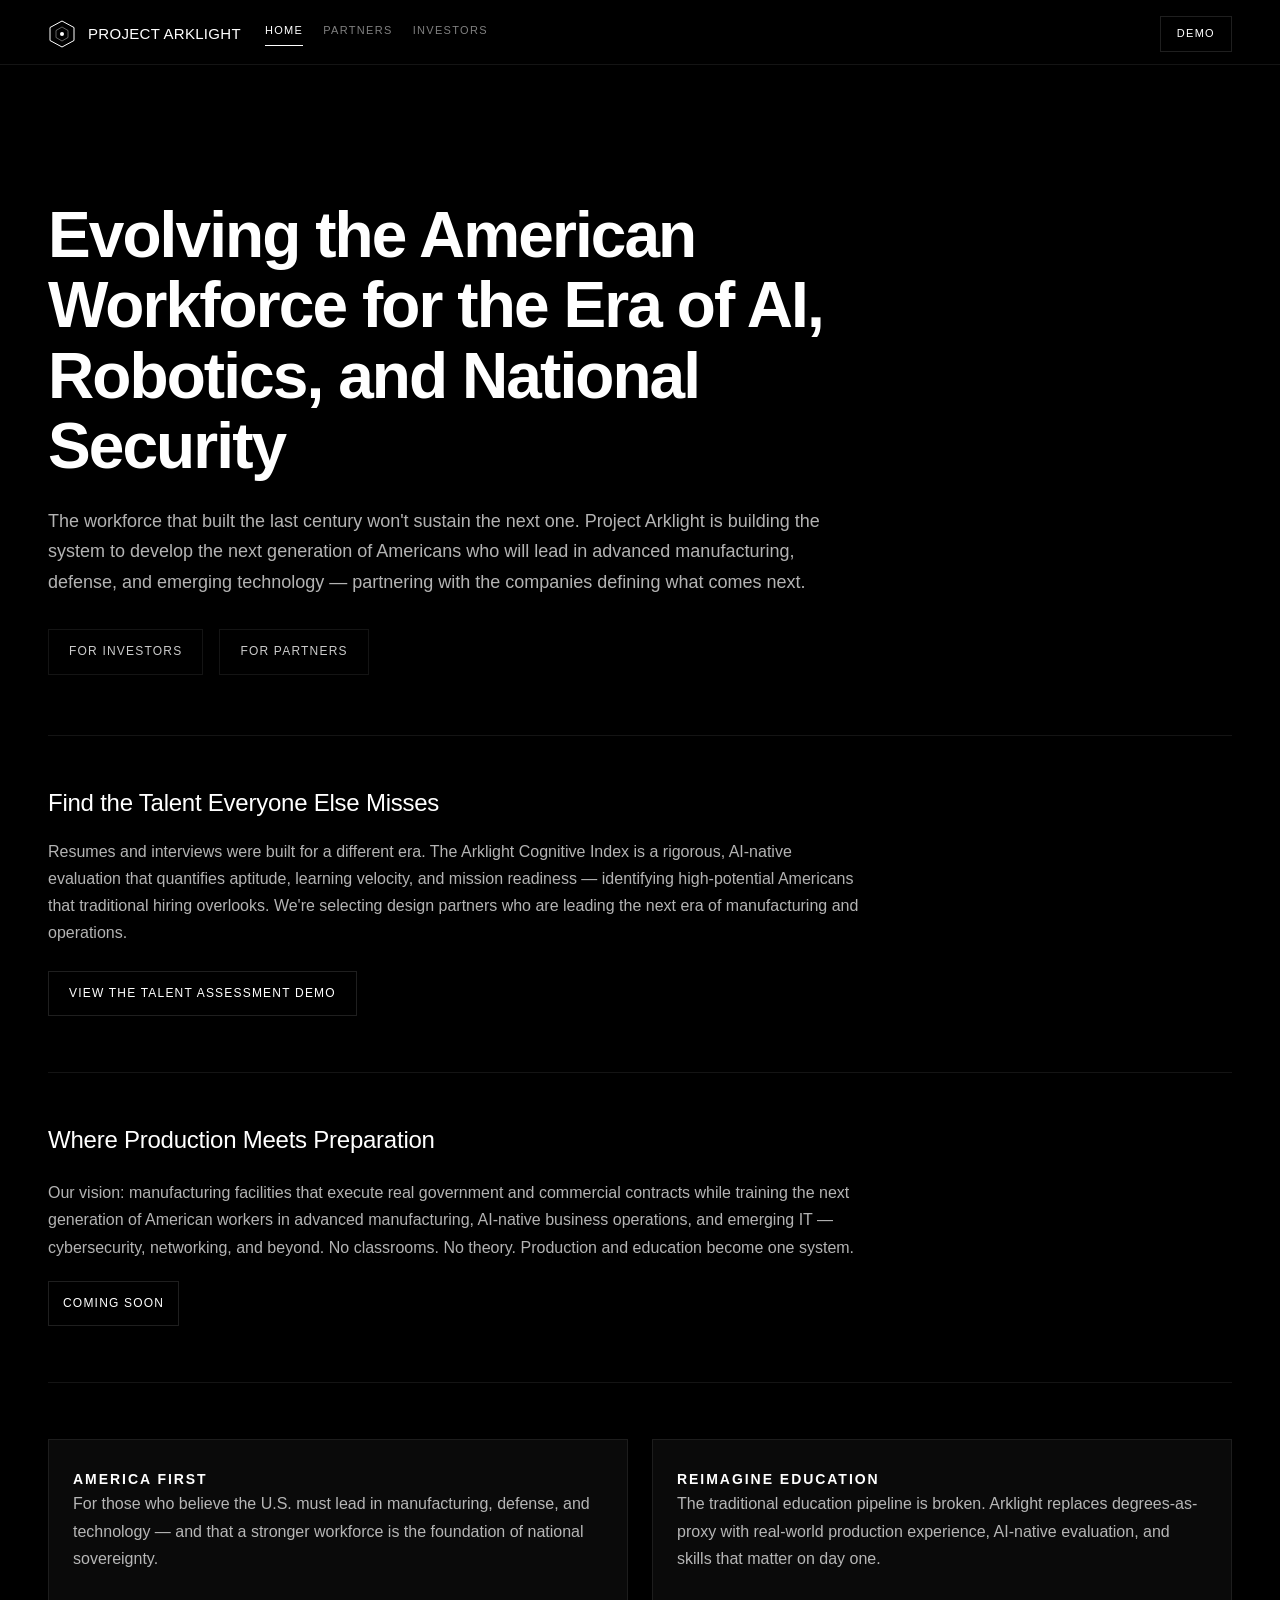
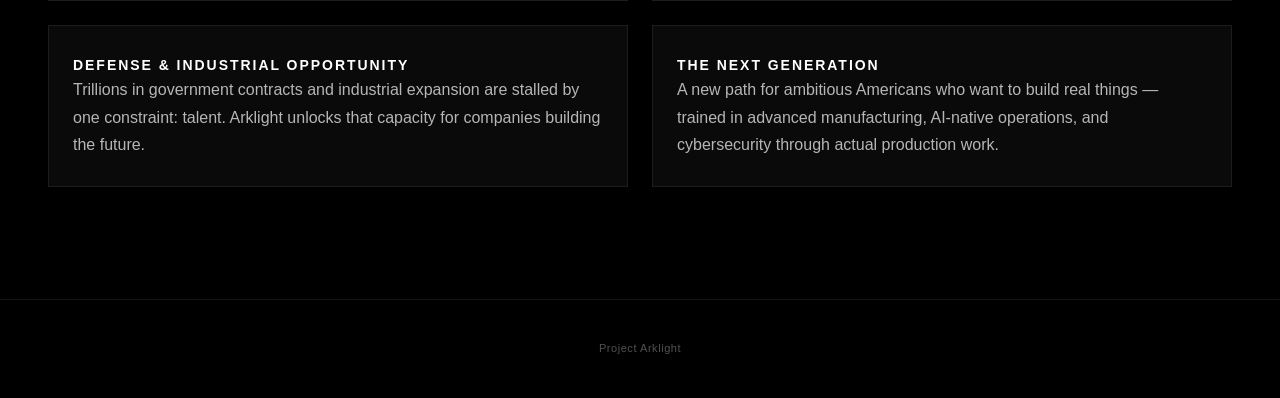
==== commit 810c2854: "Add SVG favicon to all pages Co-Authored-By: Claude Opus 4.6 <noreply@anthropic.com>" ====
--- a/index.html
+++ b/index.html
@@ -3,2843 +3,158 @@
 <head>
     <meta charset="UTF-8">
     <meta name="viewport" content="width=device-width, initial-scale=1.0">
-    <title>Arklight Project — Arklight Cognitive Index (ACI)</title>
-    <style>
-        :root {
-            --bg-primary: #000000;
-            --bg-secondary: #0a0a0a;
-            --bg-tertiary: #111111;
-            --bg-card: #0d0d0d;
-            --bg-hover: #141414;
-            --bg-elevated: #1a1a1a;
-            --border-primary: rgba(255, 255, 255, 0.08);
-            --border-secondary: rgba(255, 255, 255, 0.12);
-            --border-hover: rgba(255, 255, 255, 0.2);
-            --text-primary: #ffffff;
-            --text-secondary: rgba(255, 255, 255, 0.7);
-            --text-muted: rgba(255, 255, 255, 0.4);
-            --text-dim: rgba(255, 255, 255, 0.25);
-            --accent-primary: #ffffff;
-            --accent-blue: #3b82f6;
-            --accent-green: #22c55e;
-            --accent-yellow: #eab308;
-            --accent-red: #ef4444;
-            --glow-white: rgba(255, 255, 255, 0.05);
-            --font-sans: -apple-system, BlinkMacSystemFont, 'SF Pro Display', 'Segoe UI', 'Inter', sans-serif;
-            --font-mono: 'SF Mono', 'Fira Code', 'Consolas', monospace;
-            --transition-fast: 200ms cubic-bezier(0.4, 0, 0.2, 1);
-            --transition-medium: 400ms cubic-bezier(0.4, 0, 0.2, 1);
-            --transition-slow: 600ms cubic-bezier(0.4, 0, 0.2, 1);
-        }
-
-        * {
-            margin: 0;
-            padding: 0;
-            box-sizing: border-box;
-        }
-
-        html {
-            font-size: 16px;
-            scroll-behavior: smooth;
-            -webkit-font-smoothing: antialiased;
-            -moz-osx-font-smoothing: grayscale;
-        }
-
-        body {
-            font-family: var(--font-sans);
-            background: var(--bg-primary);
-            color: var(--text-primary);
-            line-height: 1.6;
-            min-height: 100vh;
-            overflow-x: hidden;
-        }
-
-        ::selection {
-            background: rgba(255, 255, 255, 0.2);
-        }
-
-        ::-webkit-scrollbar {
-            width: 6px;
-            height: 6px;
-        }
-        ::-webkit-scrollbar-track {
-            background: transparent;
-        }
-        ::-webkit-scrollbar-thumb {
-            background: rgba(255, 255, 255, 0.15);
-            border-radius: 3px;
-        }
-        ::-webkit-scrollbar-thumb:hover {
-            background: rgba(255, 255, 255, 0.25);
-        }
-
-        /* Layout */
-        .app-container {
-            display: flex;
-            flex-direction: column;
-            min-height: 100vh;
-        }
-
-        /* Header */
-        .header {
-            position: fixed;
-            top: 0;
-            left: 0;
-            right: 0;
-            z-index: 100;
-            background: rgba(0, 0, 0, 0.8);
-            backdrop-filter: blur(20px);
-            -webkit-backdrop-filter: blur(20px);
-            border-bottom: 1px solid var(--border-primary);
-            padding: 0 48px;
-            height: 72px;
-            display: flex;
-            align-items: center;
-            justify-content: space-between;
-        }
-
-        .logo-section {
-            display: flex;
-            align-items: center;
-            gap: 20px;
-        }
-
-        .logo {
-            display: flex;
-            align-items: center;
-            gap: 12px;
-        }
-
-        .logo-icon {
-            width: 28px;
-            height: 28px;
-        }
-
-        .logo-icon svg {
-            width: 100%;
-            height: 100%;
-        }
-
-        .logo-text {
-            font-size: 15px;
-            font-weight: 500;
-            letter-spacing: 0.02em;
-            color: var(--text-primary);
-            text-transform: uppercase;
-        }
-
-        .demo-badge {
-            font-size: 10px;
-            font-weight: 500;
-            text-transform: uppercase;
-            letter-spacing: 0.1em;
-            padding: 4px 10px;
-            background: transparent;
-            color: var(--text-muted);
-            border: 1px solid var(--border-primary);
-            border-radius: 2px;
-        }
-
-        .nav-tabs {
-            display: flex;
-            gap: 8px;
-        }
-
-        .nav-tab {
-            padding: 10px 20px;
-            font-size: 13px;
-            font-weight: 400;
-            letter-spacing: 0.02em;
-            color: var(--text-muted);
-            background: transparent;
-            border: none;
-            cursor: pointer;
-            transition: all var(--transition-fast);
-            position: relative;
-        }
-
-        .nav-tab::after {
-            content: '';
-            position: absolute;
-            bottom: 0;
-            left: 20px;
-            right: 20px;
-            height: 1px;
-            background: var(--text-primary);
-            transform: scaleX(0);
-            transition: transform var(--transition-fast);
-        }
-
-        .nav-tab:hover {
-            color: var(--text-secondary);
-        }
-
-        .nav-tab.active {
-            color: var(--text-primary);
-        }
-
-        .nav-tab.active::after {
-            transform: scaleX(1);
-        }
-
-        .nav-tab:focus {
-            outline: none;
-        }
-
-        .nav-tab:focus-visible {
-            outline: 1px solid var(--text-muted);
-            outline-offset: 4px;
-        }
-
-        /* Main content */
-        .main-content {
-            flex: 1;
-            padding: 120px 48px 80px;
-            max-width: 1400px;
-            margin: 0 auto;
-            width: 100%;
-        }
-
-        /* View containers */
-        .view {
-            display: none;
-            animation: fadeIn var(--transition-medium);
-        }
-
-        .view.active {
-            display: block;
-        }
-
-        @keyframes fadeIn {
-            from {
-                opacity: 0;
-                transform: translateY(20px);
-            }
-            to {
-                opacity: 1;
-                transform: translateY(0);
-            }
-        }
-
-        /* Hero Section */
-        .hero {
-            text-align: center;
-            padding: 80px 0 100px;
-            position: relative;
-        }
-
-        .hero::before {
-            content: '';
-            position: absolute;
-            top: 0;
-            left: 50%;
-            transform: translateX(-50%);
-            width: 800px;
-            height: 600px;
-            background: radial-gradient(ellipse at center, rgba(255, 255, 255, 0.03) 0%, transparent 70%);
-            pointer-events: none;
-        }
-
-        .hero-eyebrow {
-            font-size: 12px;
-            font-weight: 500;
-            letter-spacing: 0.2em;
-            text-transform: uppercase;
-            color: var(--text-muted);
-            margin-bottom: 24px;
-        }
-
-        .hero-title {
-            font-size: clamp(48px, 8vw, 72px);
-            font-weight: 600;
-            letter-spacing: -0.03em;
-            line-height: 1.1;
-            margin-bottom: 24px;
-            position: relative;
-        }
-
-        .hero-subtitle {
-            font-size: 18px;
-            font-weight: 400;
-            color: var(--text-secondary);
-            margin-bottom: 48px;
-            max-width: 600px;
-            margin-left: auto;
-            margin-right: auto;
-            line-height: 1.7;
-        }
-
-        /* Impact Strip */
-        .impact-strip {
-            display: grid;
-            grid-template-columns: repeat(5, 1fr);
-            gap: 1px;
-            background: var(--border-primary);
-            margin: 80px 0;
-            border: 1px solid var(--border-primary);
-        }
-
-        .impact-card {
-            background: var(--bg-primary);
-            padding: 48px 24px;
-            text-align: center;
-            transition: background var(--transition-fast);
-        }
-
-        .impact-card:hover {
-            background: var(--bg-secondary);
-        }
-
-        .impact-value {
-            font-size: 48px;
-            font-weight: 300;
-            letter-spacing: -0.02em;
-            margin-bottom: 8px;
-            font-variant-numeric: tabular-nums;
-        }
-
-        .impact-label {
-            font-size: 11px;
-            color: var(--text-muted);
-            text-transform: uppercase;
-            letter-spacing: 0.1em;
-            line-height: 1.5;
-        }
-
-        .demo-disclaimer {
-            font-size: 11px;
-            color: var(--text-dim);
-            text-align: center;
-            margin-top: 24px;
-            letter-spacing: 0.05em;
-        }
-
-        /* Section Headers */
-        .section-header {
-            display: flex;
-            align-items: center;
-            justify-content: space-between;
-            margin-bottom: 40px;
-            padding-bottom: 20px;
-            border-bottom: 1px solid var(--border-primary);
-        }
-
-        .section-title {
-            font-size: 12px;
-            font-weight: 500;
-            color: var(--text-muted);
-            text-transform: uppercase;
-            letter-spacing: 0.15em;
-        }
-
-        /* Controls */
-        .controls-bar {
-            display: flex;
-            align-items: center;
-            gap: 32px;
-            margin-bottom: 40px;
-            padding: 20px 0;
-            border-bottom: 1px solid var(--border-primary);
-        }
-
-        .control-group {
-            display: flex;
-            align-items: center;
-            gap: 12px;
-        }
-
-        .control-label {
-            font-size: 11px;
-            color: var(--text-dim);
-            text-transform: uppercase;
-            letter-spacing: 0.1em;
-        }
-
-        select, input[type="text"] {
-            background: transparent;
-            border: 1px solid var(--border-primary);
-            color: var(--text-primary);
-            padding: 10px 16px;
-            font-size: 13px;
-            font-family: var(--font-sans);
-            cursor: pointer;
-            transition: all var(--transition-fast);
-            appearance: none;
-            -webkit-appearance: none;
-            background-image: url("data:image/svg+xml,%3Csvg xmlns='http://www.w3.org/2000/svg' width='12' height='12' viewBox='0 0 12 12'%3E%3Cpath fill='%23666' d='M6 8L2 4h8z'/%3E%3C/svg%3E");
-            background-repeat: no-repeat;
-            background-position: right 12px center;
-            padding-right: 36px;
-            min-width: 180px;
-        }
-
-        select:hover, input[type="text"]:hover {
-            border-color: var(--border-hover);
-        }
-
-        select:focus, input[type="text"]:focus {
-            outline: none;
-            border-color: var(--text-muted);
-        }
-
-        .checkbox-label {
-            display: flex;
-            align-items: center;
-            gap: 10px;
-            font-size: 13px;
-            color: var(--text-secondary);
-            cursor: pointer;
-        }
-
-        .checkbox-label input[type="checkbox"] {
-            width: 16px;
-            height: 16px;
-            accent-color: var(--text-primary);
-            cursor: pointer;
-        }
-
-        /* Candidate Table */
-        .candidate-table {
-            width: 100%;
-            border-collapse: collapse;
-        }
-
-        .candidate-table th,
-        .candidate-table td {
-            padding: 20px 24px;
-            text-align: left;
-            border-bottom: 1px solid var(--border-primary);
-        }
-
-        .candidate-table th {
-            font-size: 10px;
-            font-weight: 500;
-            color: var(--text-dim);
-            text-transform: uppercase;
-            letter-spacing: 0.12em;
-            cursor: pointer;
-            transition: color var(--transition-fast);
-            user-select: none;
-            background: transparent;
-        }
-
-        .candidate-table th:hover {
-            color: var(--text-muted);
-        }
-
-        .candidate-table th.sorted {
-            color: var(--text-primary);
-        }
-
-        .candidate-table th .sort-indicator {
-            margin-left: 6px;
-            opacity: 0.4;
-            font-size: 8px;
-        }
-
-        .candidate-table th.sorted .sort-indicator {
-            opacity: 1;
-        }
-
-        .candidate-table tbody tr {
-            cursor: pointer;
-            transition: background var(--transition-fast);
-        }
-
-        .candidate-table tbody tr:hover {
-            background: var(--bg-secondary);
-        }
-
-        .candidate-name {
-            font-weight: 500;
-            font-size: 15px;
-            margin-bottom: 4px;
-        }
-
-        .candidate-id {
-            font-family: var(--font-mono);
-            font-size: 11px;
-            color: var(--text-dim);
-            letter-spacing: 0.02em;
-        }
-
-        .candidate-status {
-            display: inline-flex;
-            align-items: center;
-            gap: 8px;
-            font-size: 12px;
-            color: var(--text-muted);
-        }
-
-        .status-dot {
-            width: 6px;
-            height: 6px;
-            border-radius: 50%;
-        }
-
-        .candidate-status.complete .status-dot {
-            background: var(--accent-green);
-        }
-
-        .candidate-status.in-progress .status-dot {
-            background: var(--accent-yellow);
-            animation: pulse 2s infinite;
-        }
-
-        @keyframes pulse {
-            0%, 100% { opacity: 1; }
-            50% { opacity: 0.4; }
-        }
-
-        .role-chips {
-            display: flex;
-            flex-wrap: wrap;
-            gap: 6px;
-        }
-
-        .role-chip {
-            font-size: 10px;
-            padding: 4px 10px;
-            background: transparent;
-            border: 1px solid var(--border-primary);
-            color: var(--text-muted);
-            text-transform: uppercase;
-            letter-spacing: 0.05em;
-        }
-
-        .role-chip.primary {
-            border-color: var(--text-muted);
-            color: var(--text-secondary);
-        }
-
-        .score-cell {
-            font-family: var(--font-mono);
-            font-size: 14px;
-            font-weight: 400;
-            letter-spacing: 0.02em;
-        }
-
-        .score-cell.elite { color: var(--text-primary); }
-        .score-cell.strong { color: var(--text-secondary); }
-        .score-cell.developing { color: var(--text-muted); }
-        .score-cell.concern { color: var(--accent-red); }
-
-        /* Score Badge */
-        .score-badge {
-            display: inline-flex;
-            align-items: center;
-            justify-content: center;
-            min-width: 48px;
-            padding: 6px 12px;
-            font-family: var(--font-mono);
-            font-size: 14px;
-            font-weight: 400;
-            border: 1px solid var(--border-primary);
-        }
-
-        .score-badge.elite {
-            border-color: var(--text-secondary);
-            color: var(--text-primary);
-        }
-
-        .score-badge.strong {
-            color: var(--text-secondary);
-        }
-
-        .score-badge.developing {
-            color: var(--text-muted);
-        }
-
-        /* Candidate Detail View */
-        .detail-back {
-            display: inline-flex;
-            align-items: center;
-            gap: 8px;
-            font-size: 13px;
-            color: var(--text-muted);
-            background: none;
-            border: none;
-            cursor: pointer;
-            margin-bottom: 48px;
-            padding: 0;
-            transition: color var(--transition-fast);
-            letter-spacing: 0.02em;
-        }
-
-        .detail-back:hover {
-            color: var(--text-primary);
-        }
-
-        .detail-header {
-            display: grid;
-            grid-template-columns: 1fr auto;
-            gap: 80px;
-            padding-bottom: 60px;
-            margin-bottom: 60px;
-            border-bottom: 1px solid var(--border-primary);
-        }
-
-        .detail-candidate-info {
-            max-width: 600px;
-        }
-
-        .detail-candidate-name {
-            font-size: 48px;
-            font-weight: 500;
-            letter-spacing: -0.02em;
-            margin-bottom: 16px;
-        }
-
-        .detail-candidate-meta {
-            display: flex;
-            align-items: center;
-            gap: 24px;
-            color: var(--text-muted);
-            font-size: 13px;
-            margin-bottom: 20px;
-        }
-
-        .detail-candidate-meta .divider {
-            width: 1px;
-            height: 12px;
-            background: var(--border-secondary);
-        }
-
-        .detail-candidate-background {
-            color: var(--text-secondary);
-            font-size: 15px;
-            line-height: 1.7;
-        }
-
-        .detail-aci-score {
-            text-align: right;
-            padding-left: 80px;
-            border-left: 1px solid var(--border-primary);
-        }
-
-        .detail-aci-label {
-            font-size: 10px;
-            color: var(--text-dim);
-            text-transform: uppercase;
-            letter-spacing: 0.15em;
-            margin-bottom: 16px;
-        }
-
-        .detail-aci-value {
-            font-size: 96px;
-            font-weight: 300;
-            line-height: 1;
-            margin-bottom: 8px;
-            letter-spacing: -0.02em;
-            font-variant-numeric: tabular-nums;
-        }
-
-        .detail-aci-percentile {
-            font-size: 14px;
-            color: var(--text-muted);
-            margin-bottom: 16px;
-        }
-
-        .detail-aci-band {
-            display: inline-block;
-            font-size: 10px;
-            font-weight: 500;
-            text-transform: uppercase;
-            letter-spacing: 0.15em;
-            padding: 6px 16px;
-            border: 1px solid var(--border-secondary);
-        }
-
-        .onboarding-indicator {
-            display: inline-flex;
-            align-items: center;
-            gap: 8px;
-        }
-
-        .onboarding-dot {
-            width: 6px;
-            height: 6px;
-            border-radius: 50%;
-        }
-
-        .onboarding-dot.accelerated { background: var(--accent-green); }
-        .onboarding-dot.standard { background: var(--text-muted); }
-        .onboarding-dot.structured-support { background: var(--accent-yellow); }
-
-        /* Composite Scores Grid */
-        .composites-grid {
-            display: grid;
-            grid-template-columns: repeat(5, 1fr);
-            gap: 1px;
-            background: var(--border-primary);
-            margin-bottom: 80px;
-            border: 1px solid var(--border-primary);
-        }
-
-        .composite-card {
-            background: var(--bg-primary);
-            padding: 40px 24px;
-            transition: background var(--transition-fast);
-        }
-
-        .composite-card:hover {
-            background: var(--bg-secondary);
-        }
-
-        .composite-label {
-            font-size: 10px;
-            color: var(--text-dim);
-            text-transform: uppercase;
-            letter-spacing: 0.1em;
-            margin-bottom: 16px;
-            line-height: 1.4;
-        }
-
-        .composite-value {
-            font-size: 36px;
-            font-weight: 300;
-            margin-bottom: 4px;
-            letter-spacing: -0.01em;
-            font-variant-numeric: tabular-nums;
-        }
-
-        .composite-percentile {
-            font-size: 12px;
-            color: var(--text-muted);
-        }
-
-        .composite-band {
-            display: inline-block;
-            margin-top: 12px;
-            font-size: 9px;
-            font-weight: 500;
-            text-transform: uppercase;
-            letter-spacing: 0.1em;
-            padding: 4px 10px;
-            border: 1px solid var(--border-primary);
-            color: var(--text-muted);
-        }
-
-        /* Charts */
-        .charts-grid {
-            display: grid;
-            grid-template-columns: 400px 1fr;
-            gap: 60px;
-            margin-bottom: 80px;
-        }
-
-        .chart-container {
-            padding: 40px;
-            border: 1px solid var(--border-primary);
-        }
-
-        .chart-container.full-width {
-            grid-column: 1 / -1;
-        }
-
-        .chart-title {
-            font-size: 10px;
-            font-weight: 500;
-            color: var(--text-dim);
-            text-transform: uppercase;
-            letter-spacing: 0.15em;
-            margin-bottom: 32px;
-        }
-
-        .radar-chart {
-            display: flex;
-            justify-content: center;
-            align-items: center;
-        }
-
-        /* Horizontal Bar Chart */
-        .bar-chart {
-            display: flex;
-            flex-direction: column;
-            gap: 16px;
-        }
-
-        .bar-item {
-            display: grid;
-            grid-template-columns: 160px 1fr 60px;
-            align-items: center;
-            gap: 20px;
-        }
-
-        .bar-label {
-            font-size: 12px;
-            color: var(--text-muted);
-            text-align: right;
-        }
-
-        .bar-track {
-            height: 2px;
-            background: var(--border-primary);
-            position: relative;
-        }
-
-        .bar-fill {
-            height: 100%;
-            background: var(--text-primary);
-            transition: width var(--transition-slow);
-            position: relative;
-        }
-
-        .bar-fill::after {
-            content: '';
-            position: absolute;
-            right: 0;
-            top: -4px;
-            width: 2px;
-            height: 10px;
-            background: var(--text-primary);
-        }
-
-        .bar-fill.elite { background: var(--text-primary); }
-        .bar-fill.elite::after { background: var(--text-primary); }
-        .bar-fill.strong { background: var(--text-secondary); }
-        .bar-fill.strong::after { background: var(--text-secondary); }
-        .bar-fill.developing { background: var(--text-muted); }
-        .bar-fill.developing::after { background: var(--text-muted); }
-        .bar-fill.concern { background: var(--accent-red); }
-        .bar-fill.concern::after { background: var(--accent-red); }
-
-        .bar-percentile {
-            font-family: var(--font-mono);
-            font-size: 12px;
-            color: var(--text-muted);
-        }
-
-        /* Construct Sections */
-        .construct-section {
-            margin-bottom: 2px;
-        }
-
-        .construct-section-header {
-            display: flex;
-            align-items: center;
-            justify-content: space-between;
-            padding: 24px 32px;
-            background: var(--bg-secondary);
-            cursor: pointer;
-            transition: background var(--transition-fast);
-            border: 1px solid var(--border-primary);
-            border-bottom: none;
-        }
-
-        .construct-section:first-child .construct-section-header {
-            border-top: 1px solid var(--border-primary);
-        }
-
-        .construct-section-header:hover {
-            background: var(--bg-tertiary);
-        }
-
-        .construct-section-title {
-            font-size: 14px;
-            font-weight: 500;
-            display: flex;
-            align-items: center;
-            gap: 16px;
-        }
-
-        .construct-section-count {
-            font-size: 12px;
-            color: var(--text-dim);
-            font-weight: 400;
-        }
-
-        .construct-section-toggle {
-            color: var(--text-dim);
-            font-size: 10px;
-            transition: transform var(--transition-fast);
-        }
-
-        .construct-section.expanded .construct-section-toggle {
-            transform: rotate(180deg);
-        }
-
-        .construct-cards {
-            display: none;
-            border: 1px solid var(--border-primary);
-            border-top: none;
-        }
-
-        .construct-section.expanded .construct-cards {
-            display: block;
-        }
-
-        /* Construct Card */
-        .construct-card {
-            padding: 28px 32px;
-            background: var(--bg-primary);
-            border-bottom: 1px solid var(--border-primary);
-            transition: background var(--transition-fast);
-        }
-
-        .construct-card:last-child {
-            border-bottom: none;
-        }
-
-        .construct-card:hover {
-            background: var(--bg-secondary);
-        }
-
-        .construct-card-header {
-            display: grid;
-            grid-template-columns: 1fr auto;
-            gap: 40px;
-            cursor: pointer;
-        }
-
-        .construct-info {
-            min-width: 0;
-        }
-
-        .construct-name {
-            font-weight: 500;
-            font-size: 14px;
-            margin-bottom: 6px;
-            display: flex;
-            align-items: center;
-            gap: 12px;
-        }
-
-        .construct-abbr {
-            font-family: var(--font-mono);
-            font-size: 10px;
-            color: var(--text-dim);
-            letter-spacing: 0.05em;
-        }
-
-        .construct-predicts {
-            font-size: 13px;
-            color: var(--text-secondary);
-            margin-bottom: 4px;
-        }
-
-        .construct-matters {
-            font-size: 12px;
-            color: var(--text-dim);
-        }
-
-        .construct-scores {
-            display: flex;
-            align-items: center;
-            gap: 32px;
-        }
-
-        .construct-score-main {
-            text-align: right;
-        }
-
-        .construct-score-value {
-            font-family: var(--font-mono);
-            font-size: 28px;
-            font-weight: 300;
-            letter-spacing: -0.01em;
-        }
-
-        .construct-score-label {
-            font-size: 9px;
-            color: var(--text-dim);
-            text-transform: uppercase;
-            letter-spacing: 0.1em;
-        }
-
-        .construct-score-secondary {
-            text-align: right;
-            min-width: 80px;
-        }
-
-        .construct-percentile {
-            font-family: var(--font-mono);
-            font-size: 13px;
-            color: var(--text-muted);
-        }
-
-        .construct-ci {
-            font-size: 11px;
-            color: var(--text-dim);
-        }
-
-        .construct-expand-btn {
-            background: none;
-            border: 1px solid var(--border-primary);
-            color: var(--text-dim);
-            cursor: pointer;
-            padding: 8px 12px;
-            font-size: 10px;
-            transition: all var(--transition-fast);
-        }
-
-        .construct-expand-btn:hover {
-            border-color: var(--text-muted);
-            color: var(--text-muted);
-        }
-
-        /* Evidence Panel */
-        .construct-evidence {
-            display: none;
-            margin-top: 28px;
-            padding-top: 28px;
-            border-top: 1px solid var(--border-primary);
-            animation: slideDown var(--transition-medium);
-        }
-
-        .construct-card.evidence-open .construct-evidence {
-            display: block;
-        }
-
-        @keyframes slideDown {
-            from {
-                opacity: 0;
-                transform: translateY(-10px);
-            }
-            to {
-                opacity: 1;
-                transform: translateY(0);
-            }
-        }
-
-        .evidence-section {
-            margin-bottom: 28px;
-        }
-
-        .evidence-section:last-child {
-            margin-bottom: 0;
-        }
-
-        .evidence-label {
-            font-size: 9px;
-            color: var(--text-dim);
-            text-transform: uppercase;
-            letter-spacing: 0.15em;
-            margin-bottom: 12px;
-        }
-
-        .evidence-scenario {
-            font-size: 14px;
-            color: var(--text-secondary);
-            line-height: 1.7;
-            padding: 20px 24px;
-            background: var(--bg-secondary);
-            border-left: 2px solid var(--border-secondary);
-        }
-
-        .evidence-transcript {
-            background: var(--bg-secondary);
-        }
-
-        .transcript-turn {
-            padding: 20px 24px;
-            border-bottom: 1px solid var(--border-primary);
-        }
-
-        .transcript-turn:last-child {
-            border-bottom: none;
-        }
-
-        .transcript-speaker {
-            font-size: 9px;
-            font-weight: 500;
-            text-transform: uppercase;
-            letter-spacing: 0.1em;
-            margin-bottom: 8px;
-        }
-
-        .transcript-speaker.system {
-            color: var(--text-muted);
-        }
-
-        .transcript-speaker.candidate {
-            color: var(--text-primary);
-        }
-
-        .transcript-content {
-            font-size: 14px;
-            color: var(--text-secondary);
-            line-height: 1.6;
-        }
-
-        .transcript-timestamp {
-            font-size: 11px;
-            color: var(--text-dim);
-            font-family: var(--font-mono);
-            margin-top: 8px;
-        }
-
-        .evidence-rationale {
-            font-size: 14px;
-            color: var(--text-secondary);
-            line-height: 1.7;
-            padding: 20px 24px;
-            background: var(--bg-secondary);
-        }
-
-        .evidence-indicators {
-            display: flex;
-            gap: 24px;
-        }
-
-        .indicator-item {
-            display: flex;
-            align-items: center;
-            gap: 10px;
-            font-size: 12px;
-            color: var(--text-muted);
-            padding: 12px 20px;
-            background: var(--bg-secondary);
-        }
-
-        .indicator-dot {
-            width: 6px;
-            height: 6px;
-            border-radius: 50%;
-        }
-
-        .indicator-dot.high { background: var(--accent-red); }
-        .indicator-dot.medium { background: var(--accent-yellow); }
-        .indicator-dot.low { background: var(--accent-green); }
-
-        .standardization-note {
-            font-size: 12px;
-            color: var(--text-muted);
-            padding: 16px 20px;
-            background: var(--bg-secondary);
-            border-left: 2px solid var(--border-secondary);
-            line-height: 1.6;
-        }
-
-        /* Role Cutlines */
-        .cutlines-container {
-            display: grid;
-            grid-template-columns: 320px 1fr;
-            gap: 1px;
-            background: var(--border-primary);
-            border: 1px solid var(--border-primary);
-        }
-
-        .cutlines-roles {
-            background: var(--bg-primary);
-        }
-
-        .cutlines-role-item {
-            padding: 24px 28px;
-            border-bottom: 1px solid var(--border-primary);
-            cursor: pointer;
-            transition: background var(--transition-fast);
-        }
-
-        .cutlines-role-item:last-child {
-            border-bottom: none;
-        }
-
-        .cutlines-role-item:hover {
-            background: var(--bg-secondary);
-        }
-
-        .cutlines-role-item.selected {
-            background: var(--bg-tertiary);
-        }
-
-        .cutlines-role-name {
-            font-weight: 500;
-            font-size: 14px;
-            margin-bottom: 6px;
-        }
-
-        .cutlines-role-count {
-            font-size: 12px;
-            color: var(--text-dim);
-        }
-
-        .cutlines-detail {
-            background: var(--bg-primary);
-            padding: 40px;
-        }
-
-        .cutlines-detail h3 {
-            font-size: 24px;
-            font-weight: 500;
-            letter-spacing: -0.01em;
-            margin-bottom: 32px;
-        }
-
-        .cutlines-requirements {
-            margin-bottom: 40px;
-        }
-
-        .requirement-item {
-            display: flex;
-            align-items: center;
-            justify-content: space-between;
-            padding: 16px 0;
-            border-bottom: 1px solid var(--border-primary);
-        }
-
-        .requirement-item:last-child {
-            border-bottom: none;
-        }
-
-        .requirement-construct {
-            font-size: 14px;
-            color: var(--text-secondary);
-        }
-
-        .requirement-threshold {
-            font-family: var(--font-mono);
-            font-size: 13px;
-            color: var(--text-muted);
-        }
-
-        .cutlines-candidates {
-            border-top: 1px solid var(--border-primary);
-            padding-top: 32px;
-        }
-
-        .cutline-candidate-row {
-            display: flex;
-            align-items: center;
-            justify-content: space-between;
-            padding: 16px 0;
-            border-bottom: 1px solid var(--border-primary);
-            cursor: pointer;
-            transition: background var(--transition-fast);
-        }
-
-        .cutline-candidate-row:hover {
-            background: var(--bg-secondary);
-            margin: 0 -20px;
-            padding-left: 20px;
-            padding-right: 20px;
-        }
-
-        .cutline-candidate-info {
-            display: flex;
-            align-items: center;
-            gap: 16px;
-        }
-
-        .cutline-status-icon {
-            width: 20px;
-            height: 20px;
-            display: flex;
-            align-items: center;
-            justify-content: center;
-            font-size: 12px;
-        }
-
-        .cutline-status-icon.pass {
-            color: var(--accent-green);
-        }
-
-        .cutline-status-icon.fail {
-            color: var(--text-dim);
-        }
-
-        .cutline-candidate-name {
-            font-weight: 400;
-            font-size: 14px;
-        }
-
-        .cutline-score {
-            font-family: var(--font-mono);
-            font-size: 13px;
-            color: var(--text-muted);
-        }
-
-        /* Fit Explanation */
-        .fit-explanation {
-            margin-top: 40px;
-            padding: 32px;
-            background: var(--bg-secondary);
-            border: 1px solid var(--border-primary);
-        }
-
-        .fit-title {
-            font-size: 14px;
-            font-weight: 500;
-            margin-bottom: 24px;
-        }
-
-        .fit-section {
-            margin-bottom: 24px;
-        }
-
-        .fit-section:last-child {
-            margin-bottom: 0;
-        }
-
-        .fit-section-label {
-            font-size: 9px;
-            color: var(--text-dim);
-            text-transform: uppercase;
-            letter-spacing: 0.15em;
-            margin-bottom: 12px;
-        }
-
-        .fit-item {
-            display: flex;
-            align-items: flex-start;
-            gap: 12px;
-            font-size: 13px;
-            color: var(--text-secondary);
-            margin-bottom: 8px;
-            line-height: 1.5;
-        }
-
-        .fit-item .icon {
-            flex-shrink: 0;
-            margin-top: 2px;
-            font-size: 10px;
-        }
-
-        .fit-item.driver .icon { color: var(--accent-green); }
-        .fit-item.risk .icon { color: var(--accent-yellow); }
-
-        /* Heatmap */
-        .heatmap-container {
-            overflow-x: auto;
-            margin-bottom: 60px;
-        }
-
-        .heatmap-table {
-            width: 100%;
-            border-collapse: collapse;
-            font-size: 11px;
-        }
-
-        .heatmap-table th,
-        .heatmap-table td {
-            padding: 12px 8px;
-            text-align: center;
-            border: 1px solid var(--border-primary);
-        }
-
-        .heatmap-table th {
-            background: var(--bg-secondary);
-            font-weight: 500;
-            color: var(--text-dim);
-            text-transform: uppercase;
-            letter-spacing: 0.05em;
-            font-size: 9px;
-        }
-
-        .heatmap-table th.rotate {
-            writing-mode: vertical-lr;
-            text-orientation: mixed;
-            transform: rotate(180deg);
-            height: 80px;
-            padding: 8px 4px;
-        }
-
-        .heatmap-table td.candidate-col {
-            text-align: left;
-            font-weight: 500;
-            font-size: 12px;
-            background: var(--bg-secondary);
-            white-space: nowrap;
-            padding-left: 16px;
-        }
-
-        .heatmap-cell {
-            font-family: var(--font-mono);
-            font-weight: 400;
-            font-size: 11px;
-        }
-
-        /* Footer */
-        .footer {
-            padding: 40px 48px;
-            border-top: 1px solid var(--border-primary);
-            text-align: center;
-        }
-
-        .footer-disclaimer {
-            font-size: 11px;
-            color: var(--text-dim);
-            margin-bottom: 12px;
-            padding: 12px 24px;
-            display: inline-block;
-            border: 1px solid var(--border-primary);
-            letter-spacing: 0.02em;
-        }
-
-        .footer p {
-            font-size: 11px;
-            color: var(--text-dim);
-            letter-spacing: 0.05em;
-        }
-
-        /* Responsive */
-        @media (max-width: 1200px) {
-            .cutlines-container {
-                grid-template-columns: 1fr;
-            }
-
-            .charts-grid {
-                grid-template-columns: 1fr;
-            }
-
-            .composites-grid {
-                grid-template-columns: repeat(3, 1fr);
-            }
-
-            .impact-strip {
-                grid-template-columns: repeat(3, 1fr);
-            }
-        }
-
-        @media (max-width: 900px) {
-            .header {
-                padding: 0 24px;
-                height: 64px;
-            }
-
-            .main-content {
-                padding: 100px 24px 60px;
-            }
-
-            .detail-header {
-                grid-template-columns: 1fr;
-                gap: 40px;
-            }
-
-            .detail-aci-score {
-                text-align: left;
-                padding-left: 0;
-                border-left: none;
-                padding-top: 40px;
-                border-top: 1px solid var(--border-primary);
-            }
-
-            .composites-grid {
-                grid-template-columns: repeat(2, 1fr);
-            }
-
-            .bar-item {
-                grid-template-columns: 120px 1fr 50px;
-            }
-
-            .impact-strip {
-                grid-template-columns: repeat(2, 1fr);
-            }
-        }
-
-        @media (max-width: 600px) {
-            .header {
-                flex-direction: column;
-                height: auto;
-                padding: 16px 20px;
-                gap: 16px;
-            }
-
-            .main-content {
-                padding: 140px 20px 40px;
-            }
-
-            .hero-title {
-                font-size: 36px;
-            }
-
-            .composites-grid {
-                grid-template-columns: 1fr;
-            }
-
-            .impact-strip {
-                grid-template-columns: 1fr;
-            }
-
-            .nav-tabs {
-                flex-wrap: wrap;
-                justify-content: center;
-            }
-
-            .detail-candidate-name {
-                font-size: 32px;
-            }
-
-            .detail-aci-value {
-                font-size: 64px;
-            }
-        }
-
-        /* Utility Classes */
-        .text-elite { color: var(--text-primary); }
-        .text-strong { color: var(--text-secondary); }
-        .text-developing { color: var(--text-muted); }
-        .text-concern { color: var(--accent-red); }
-
-        .sr-only {
-            position: absolute;
-            width: 1px;
-            height: 1px;
-            padding: 0;
-            margin: -1px;
-            overflow: hidden;
-            clip: rect(0, 0, 0, 0);
-            border: 0;
-        }
-    </style>
+    <title>Project Arklight — Evolving the American Workforce</title>
+    <link rel="icon" href="favicon.svg" type="image/svg+xml">
+    <link rel="stylesheet" href="css/styles.css">
 </head>
 <body>
     <div class="app-container">
         <header class="header">
-            <div class="logo-section">
-                <div class="logo">
-                    <div class="logo-icon">
-                        <svg viewBox="0 0 28 28" fill="none" xmlns="http://www.w3.org/2000/svg">
-                            <path d="M14 1L26 7.5V20.5L14 27L2 20.5V7.5L14 1Z" stroke="white" stroke-width="1" fill="none"/>
-                            <path d="M14 7L20 10.5V17.5L14 21L8 17.5V10.5L14 7Z" stroke="white" stroke-width="0.75" fill="none" opacity="0.5"/>
-                            <circle cx="14" cy="14" r="2" fill="white"/>
-                        </svg>
+            <div class="header-top">
+                <div class="logo-section">
+                    <div class="logo">
+                        <div class="logo-icon">
+                            <svg viewBox="0 0 28 28" fill="none" xmlns="http://www.w3.org/2000/svg">
+                                <path d="M14 1L26 7.5V20.5L14 27L2 20.5V7.5L14 1Z" stroke="white" stroke-width="1" fill="none"/>
+                                <path d="M14 7L20 10.5V17.5L14 21L8 17.5V10.5L14 7Z" stroke="white" stroke-width="0.75" fill="none" opacity="0.5"/>
+                                <circle cx="14" cy="14" r="2" fill="white"/>
+                            </svg>
+                        </div>
+                        <span class="logo-text">Project Arklight</span>
                     </div>
-                    <span class="logo-text">Arklight Project</span>
                 </div>
-                <span class="demo-badge">Demo</span>
+                <nav class="global-nav" aria-label="Primary">
+                    <div class="nav-links">
+                        <a class="global-link" href="index.html" data-nav="home">Home</a>
+                        <a class="global-link" href="partners.html" data-nav="partners">Partners</a>
+                        <a class="global-link" href="investors.html" data-nav="investors">Investors</a>
+                    </div>
+                    <a class="nav-cta" href="demo.html" data-nav="demo">Demo</a>
+                </nav>
             </div>
-            <nav class="nav-tabs" role="tablist" aria-label="Main navigation">
-                <button class="nav-tab active" role="tab" aria-selected="true" data-view="overview" tabindex="0">Overview</button>
-                <button class="nav-tab" role="tab" aria-selected="false" data-view="candidates" tabindex="-1">Candidates</button>
-                <button class="nav-tab" role="tab" aria-selected="false" data-view="cutlines" tabindex="-1">Role Cutlines</button>
-                <button class="nav-tab" role="tab" aria-selected="false" data-view="heatmap" tabindex="-1">Matrix</button>
-            </nav>
         </header>
 
-        <main class="main-content">
-            <!-- Overview View -->
-            <div id="view-overview" class="view active" role="tabpanel" aria-labelledby="tab-overview">
-                <section class="hero">
-                    <p class="hero-eyebrow">Next-Generation Assessment</p>
-                    <h1 class="hero-title">Arklight Cognitive Index</h1>
-                    <p class="hero-subtitle">
-                        Combining ASVAB-caliber cognitive measurement with adaptive conversational AI
-                        to predict learning velocity, error avoidance, and mission reliability.
-                    </p>
-                </section>
+        <main class="page-view main-content">
 
-                <div class="impact-strip" aria-label="Impact metrics">
-                    <div class="impact-card">
-                        <div class="impact-value">47%</div>
-                        <div class="impact-label">Lower 90-Day<br>Attrition</div>
+            <section class="home-hero">
+                <h1 class="home-hero-title">Evolving the American Workforce for the Era of AI, Robotics, and National Security</h1>
+                <p class="home-hero-subtitle">
+                    The workforce that built the last century won't sustain the next one. Project Arklight is building the system to develop the next generation of Americans who will lead in advanced manufacturing, defense, and emerging technology — partnering with the companies defining what comes next.
+                </p>
+                <div class="home-ctas">
+                    <a class="button secondary" href="investors.html">For Investors</a>
+                    <a class="button secondary" href="partners.html">For Partners</a>
+                </div>
+            </section>
+
+            <section class="home-section" id="home-talent-assessment">
+                <h2 class="home-section-title">Find the Talent Everyone Else Misses</h2>
+                <p class="home-section-description">
+                    Resumes and interviews were built for a different era. The Arklight Cognitive Index is a rigorous, AI-native evaluation that quantifies aptitude, learning velocity, and mission readiness — identifying high-potential Americans that traditional hiring overlooks. We're selecting design partners who are leading the next era of manufacturing and operations.
+                </p>
+                <a class="button" href="demo.html">View the Talent Assessment Demo</a>
+            </section>
+
+            <section class="home-section" id="home-talent-factory">
+                <div class="factory-grid">
+                    <div class="factory-content">
+                        <h2 class="home-section-title">Where Production Meets Preparation</h2>
+                        <p class="home-section-description">
+                            Our vision: manufacturing facilities that execute real government and commercial contracts while training the next generation of American workers in advanced manufacturing, AI-native business operations, and emerging IT — cybersecurity, networking, and beyond. No classrooms. No theory. Production and education become one system.
+                        </p>
+                        <a class="button coming-soon-cta" href="partners.html">Coming Soon</a>
                     </div>
-                    <div class="impact-card">
-                        <div class="impact-value">2.3×</div>
-                        <div class="impact-label">Faster Time<br>to Mastery</div>
-                    </div>
-                    <div class="impact-card">
-                        <div class="impact-value">63%</div>
-                        <div class="impact-label">Reduced False<br>Positives</div>
-                    </div>
-                    <div class="impact-card">
-                        <div class="impact-value">4.1×</div>
-                        <div class="impact-label">Integrity Flag<br>Detection</div>
-                    </div>
-                    <div class="impact-card">
-                        <div class="impact-value">89%</div>
-                        <div class="impact-label">Hiring Manager<br>Confidence</div>
-                    </div>
-                </div>
-                <p class="demo-disclaimer">Illustrative demo metrics</p>
-
-                <section class="section-header">
-                    <h2 class="section-title">Candidate Dashboard</h2>
-                </section>
-
-                <div id="overview-dashboard"></div>
-            </div>
-
-            <!-- Candidates View -->
-            <div id="view-candidates" class="view" role="tabpanel" aria-labelledby="tab-candidates">
-                <section class="section-header">
-                    <h2 class="section-title">Assessment Results</h2>
-                </section>
-
-                <div class="controls-bar">
-                    <div class="control-group">
-                        <label class="control-label" for="sort-select">Sort</label>
-                        <select id="sort-select">
-                            <option value="aci">ACI Score</option>
-                            <option value="reliability">Reliability Index</option>
-                            <option value="learning">Learning Velocity</option>
-                            <option value="cyber">Cyber Aptitude</option>
-                            <option value="manufacturing">Manufacturing Technical</option>
-                            <option value="semiconductor">Semiconductor Ops</option>
-                            <option value="integrity">Integrity Index</option>
-                        </select>
-                    </div>
-                    <div class="control-group">
-                        <label class="control-label" for="role-filter">Role</label>
-                        <select id="role-filter">
-                            <option value="all">All Roles</option>
-                            <option value="fab">Semiconductor Fab Operator</option>
-                            <option value="automation">Automation & Robotics</option>
-                            <option value="quality">Quality Systems</option>
-                            <option value="manufacturing">Manufacturing Systems</option>
-                            <option value="reliability">Reliability / Failure Analysis</option>
-                            <option value="ot-cyber">OT / Industrial Cyber</option>
-                            <option value="controls">Controls / PLC Debug</option>
-                        </select>
-                    </div>
-                    <div class="control-group">
-                        <label class="checkbox-label">
-                            <input type="checkbox" id="cutline-filter">
-                            <span>Meets cutline only</span>
-                        </label>
-                    </div>
-                </div>
-
-                <div id="candidates-table-container"></div>
-            </div>
-
-            <!-- Candidate Detail View -->
-            <div id="view-candidate-detail" class="view" role="tabpanel">
-                <button class="detail-back" id="back-to-candidates">
-                    <span>←</span> Back to Candidates
-                </button>
-                <div id="candidate-detail-content"></div>
-            </div>
-
-            <!-- Role Cutlines View -->
-            <div id="view-cutlines" class="view" role="tabpanel" aria-labelledby="tab-cutlines">
-                <section class="section-header">
-                    <h2 class="section-title">Role Cutlines & Fit Analysis</h2>
-                </section>
-                <div id="cutlines-content"></div>
-            </div>
-
-            <!-- Heatmap View -->
-            <div id="view-heatmap" class="view" role="tabpanel" aria-labelledby="tab-heatmap">
-                <section class="section-header">
-                    <h2 class="section-title">Comparison Matrix</h2>
-                </section>
-                <div id="heatmap-content"></div>
-            </div>
-        </main>
-
-        <footer class="footer">
-            <div class="footer-disclaimer">
-                All candidate data is synthetic for demonstration
-            </div>
-            <p>Arklight Project — ACI v2.4</p>
-        </footer>
-    </div>
-
-    <script>
-    (function() {
-        'use strict';
-
-        // ============================================================
-        // DATA MODEL
-        // ============================================================
-
-        const CONSTRUCTS = {
-            cognitive: [
-                { id: 'FI', name: 'Fluid Intelligence', predicts: 'Novel problem-solving and rapid adaptation', matters: 'Critical for troubleshooting unfamiliar equipment failures' },
-                { id: 'ER', name: 'Extrapolational Reasoning', predicts: 'Ability to project patterns and anticipate outcomes', matters: 'Predicts fault anticipation before cascade failures' },
-                { id: 'ICI', name: 'Cognitive Interference Control', predicts: 'Focus maintenance under distraction', matters: 'Essential in high-alert environments with multiple alarm states' },
-                { id: 'MAC', name: 'Metacognitive Accuracy', predicts: 'Self-awareness of knowledge boundaries', matters: 'Reduces overconfident errors in safety-critical decisions' },
-                { id: 'TCDQ', name: 'Time-Compressed Decision Quality', predicts: 'Sound judgment under time pressure', matters: 'Determines response quality during line emergencies' },
-                { id: 'CMR', name: 'Causal Misattribution Resistance', predicts: 'Avoiding false cause-effect conclusions', matters: 'Prevents chasing wrong root causes in diagnostics' },
-                { id: 'ERCS', name: 'Error Recovery & Correction Speed', predicts: 'Rapid recognition and correction of mistakes', matters: 'Limits propagation of operator errors' }
-            ],
-            technical: [
-                { id: 'SRD', name: 'Systems Reasoning & Diagnostics', predicts: 'Understanding complex system interactions', matters: 'Core skill for isolating faults in integrated manufacturing lines' },
-                { id: 'PRAD', name: 'Pattern Recognition & Anomaly Detection', predicts: 'Detecting deviations from normal operation', matters: 'Early warning capability for quality and safety events' },
-                { id: 'TMAQ', name: 'Technical Math & Quant Reasoning', predicts: 'Applied mathematical problem-solving', matters: 'Required for SPC, yield calculations, tolerance analysis' },
-                { id: 'DLCT', name: 'Digital Logic & Computational Thinking', predicts: 'Understanding of logical operations and sequences', matters: 'Foundation for PLC programming and automation debugging' },
-                { id: 'SPV', name: 'Spatial & Process Visualization', predicts: 'Mental modeling of physical systems and flows', matters: 'Enables effective work with CAD, process diagrams, equipment layouts' },
-                { id: 'ASWL', name: 'Attention Stability Under Load', predicts: 'Sustained vigilance during extended operations', matters: 'Critical for long-shift monitoring of process parameters' },
-                { id: 'FIDS', name: 'Fault Isolation & Debug Speed', predicts: 'Efficient narrowing of problem sources', matters: 'Minimizes mean-time-to-repair in production environments' },
-                { id: 'ISI', name: 'Information Security Instinct', predicts: 'Natural caution with access and data handling', matters: 'First line of defense against social engineering and insider threats' },
-                { id: 'RRCP', name: 'Reliability & Rules Compliance', predicts: 'Consistent adherence to procedures', matters: 'Maintains safety margins and audit readiness' }
-            ],
-            integrity: [
-                { id: 'VCS', name: 'Values Conflict Scenarios', predicts: 'Ethical reasoning under competing pressures', matters: 'Predicts behavior when shortcuts tempt vs. protocol demands' },
-                { id: 'BCC', name: 'Behavioral Consistency Cross-Check', predicts: 'Story alignment and response stability', matters: 'Flags potential deception or impression management' },
-                { id: 'MAI', name: 'Mission Alignment Indicator', predicts: 'Fit with organizational values and mission', matters: 'Predicts engagement and discretionary effort over time' }
-            ]
-        };
-
-        const ROLES = [
-            { id: 'fab', name: 'Semiconductor Fab Operator', abbr: 'Fab Op' },
-            { id: 'automation', name: 'Automation & Robotics Technician', abbr: 'Auto/Robot' },
-            { id: 'quality', name: 'Quality Systems Specialist', abbr: 'Quality' },
-            { id: 'manufacturing', name: 'Manufacturing Systems Operator', abbr: 'Mfg Sys' },
-            { id: 'reliability', name: 'Reliability / Failure Analysis Technician', abbr: 'Rel/FA' },
-            { id: 'ot-cyber', name: 'OT / Industrial Cyber Analyst', abbr: 'OT Cyber' },
-            { id: 'controls', name: 'Controls / PLC Debug Technician', abbr: 'PLC/Ctrl' }
-        ];
-
-        const ROLE_CUTLINES = {
-            'fab': {
-                requirements: [
-                    { construct: 'PRAD', threshold: 60 },
-                    { construct: 'ASWL', threshold: 65 },
-                    { construct: 'RRCP', threshold: 70 },
-                    { composite: 'integrity', threshold: 65 }
-                ]
-            },
-            'automation': {
-                requirements: [
-                    { construct: 'SRD', threshold: 65 },
-                    { construct: 'DLCT', threshold: 60 },
-                    { construct: 'FIDS', threshold: 60 },
-                    { composite: 'manufacturingTechnical', threshold: 55 }
-                ]
-            },
-            'quality': {
-                requirements: [
-                    { construct: 'PRAD', threshold: 70 },
-                    { construct: 'TMAQ', threshold: 60 },
-                    { construct: 'MAC', threshold: 60 },
-                    { composite: 'integrity', threshold: 70 }
-                ]
-            },
-            'manufacturing': {
-                requirements: [
-                    { construct: 'SPV', threshold: 55 },
-                    { construct: 'ASWL', threshold: 60 },
-                    { construct: 'RRCP', threshold: 65 },
-                    { composite: 'manufacturingTechnical', threshold: 50 }
-                ]
-            },
-            'reliability': {
-                requirements: [
-                    { construct: 'SRD', threshold: 70 },
-                    { construct: 'CMR', threshold: 65 },
-                    { construct: 'FIDS', threshold: 70 },
-                    { composite: 'generalTechnical', threshold: 65 }
-                ]
-            },
-            'ot-cyber': {
-                requirements: [
-                    { construct: 'PRAD', threshold: 65 },
-                    { construct: 'ISI', threshold: 60 },
-                    { construct: 'ICI', threshold: 60 },
-                    { composite: 'integrity', threshold: 70 }
-                ]
-            },
-            'controls': {
-                requirements: [
-                    { construct: 'DLCT', threshold: 65 },
-                    { construct: 'FIDS', threshold: 65 },
-                    { construct: 'SRD', threshold: 60 },
-                    { composite: 'cyber', threshold: 55 }
-                ]
-            }
-        };
-
-        function generateCandidateData() {
-            const candidates = [
-                {
-                    id: 'ACI-2024-0847',
-                    name: 'Marcus Chen',
-                    status: 'complete',
-                    background: 'Former line cook, self-taught electronics hobbyist, community college coursework',
-                    onboarding: 'Accelerated',
-                    archetype: 'diamond',
-                    baseScores: { cognitive: 82, technical: 78, integrity: 85 }
-                },
-                {
-                    id: 'ACI-2024-0851',
-                    name: 'Sarah Okonkwo',
-                    status: 'complete',
-                    background: 'Military avionics technician, 6 years active duty',
-                    onboarding: 'Standard',
-                    archetype: 'steady',
-                    baseScores: { cognitive: 68, technical: 75, integrity: 92 }
-                },
-                {
-                    id: 'ACI-2024-0856',
-                    name: 'James Reilly',
-                    status: 'complete',
-                    background: 'BS Mechanical Engineering, 2 years automotive QC',
-                    onboarding: 'Standard',
-                    archetype: 'balanced',
-                    baseScores: { cognitive: 71, technical: 73, integrity: 76 }
-                },
-                {
-                    id: 'ACI-2024-0862',
-                    name: 'Priya Sharma',
-                    status: 'complete',
-                    background: 'Community college mechatronics, internship at Tesla',
-                    onboarding: 'Accelerated',
-                    archetype: 'technical',
-                    baseScores: { cognitive: 74, technical: 81, integrity: 79 }
-                },
-                {
-                    id: 'ACI-2024-0869',
-                    name: 'David Kim',
-                    status: 'complete',
-                    background: 'IT support background, cybersecurity bootcamp graduate',
-                    onboarding: 'Standard',
-                    archetype: 'cyber',
-                    baseScores: { cognitive: 77, technical: 69, integrity: 82 }
-                },
-                {
-                    id: 'ACI-2024-0873',
-                    name: 'Tyler Morrison',
-                    status: 'complete',
-                    background: 'High school diploma, 3 years warehouse automation operator',
-                    onboarding: 'Structured Support',
-                    archetype: 'risky',
-                    baseScores: { cognitive: 79, technical: 76, integrity: 52 }
-                },
-                {
-                    id: 'ACI-2024-0881',
-                    name: 'Elena Rodriguez',
-                    status: 'complete',
-                    background: 'AS Electronics Technology, semiconductor cleanroom experience',
-                    onboarding: 'Standard',
-                    archetype: 'fab-specialist',
-                    baseScores: { cognitive: 65, technical: 79, integrity: 88 }
-                },
-                {
-                    id: 'ACI-2024-0889',
-                    name: 'Michael Oduya',
-                    status: 'in-progress',
-                    background: 'Physics undergraduate, research lab assistant',
-                    onboarding: 'Accelerated',
-                    archetype: 'analytical',
-                    baseScores: { cognitive: 86, technical: 72, integrity: 80 }
-                },
-                {
-                    id: 'ACI-2024-0894',
-                    name: 'Jennifer Walsh',
-                    status: 'complete',
-                    background: 'Navy nuclear technician, honorable discharge',
-                    onboarding: 'Accelerated',
-                    archetype: 'elite',
-                    baseScores: { cognitive: 88, technical: 85, integrity: 91 }
-                },
-                {
-                    id: 'ACI-2024-0901',
-                    name: 'Robert Tanaka',
-                    status: 'complete',
-                    background: 'Trade school HVAC, facility maintenance supervisor',
-                    onboarding: 'Standard',
-                    archetype: 'steady',
-                    baseScores: { cognitive: 62, technical: 70, integrity: 86 }
-                }
-            ];
-
-            return candidates.map(c => generateFullScores(c));
-        }
-
-        function generateFullScores(candidate) {
-            const { baseScores, archetype } = candidate;
-            const scores = {};
-            const noise = () => Math.floor(Math.random() * 16) - 8;
-
-            CONSTRUCTS.cognitive.forEach(construct => {
-                let base = baseScores.cognitive + noise();
-                if (archetype === 'diamond' && ['FI', 'ER', 'TCDQ'].includes(construct.id)) base += 8;
-                if (archetype === 'steady' && ['ICI', 'MAC'].includes(construct.id)) base += 5;
-                if (archetype === 'risky' && construct.id === 'ICI') base -= 15;
-                if (archetype === 'analytical' && ['FI', 'ER', 'CMR'].includes(construct.id)) base += 10;
-                if (archetype === 'elite') base += 5;
-                scores[construct.id] = clampScore(base);
-            });
-
-            CONSTRUCTS.technical.forEach(construct => {
-                let base = baseScores.technical + noise();
-                if (archetype === 'diamond' && ['SRD', 'DLCT', 'FIDS'].includes(construct.id)) base += 6;
-                if (archetype === 'steady' && ['RRCP', 'ASWL'].includes(construct.id)) base += 10;
-                if (archetype === 'technical' && ['SRD', 'PRAD', 'FIDS'].includes(construct.id)) base += 8;
-                if (archetype === 'cyber' && ['ISI', 'DLCT'].includes(construct.id)) base += 12;
-                if (archetype === 'fab-specialist' && ['PRAD', 'ASWL', 'SPV'].includes(construct.id)) base += 10;
-                if (archetype === 'elite') base += 5;
-                scores[construct.id] = clampScore(base);
-            });
-
-            CONSTRUCTS.integrity.forEach(construct => {
-                let base = baseScores.integrity + noise();
-                if (archetype === 'risky') base -= 20;
-                if (archetype === 'steady') base += 5;
-                if (archetype === 'elite') base += 3;
-                scores[construct.id] = clampScore(base);
-            });
-
-            const cognitiveAvg = average(CONSTRUCTS.cognitive.map(c => scores[c.id]));
-            const technicalAvg = average(CONSTRUCTS.technical.map(c => scores[c.id]));
-            const integrityAvg = average(CONSTRUCTS.integrity.map(c => scores[c.id]));
-
-            const composites = {
-                aci: Math.round(cognitiveAvg * 0.35 + technicalAvg * 0.45 + integrityAvg * 0.20),
-                generalTechnical: Math.round(average([scores.FI, scores.SRD, scores.PRAD, scores.TMAQ, scores.DLCT])),
-                manufacturingTechnical: Math.round(average([scores.SRD, scores.SPV, scores.ASWL, scores.FIDS, scores.RRCP])),
-                semiconductor: Math.round(average([scores.PRAD, scores.ASWL, scores.SPV, scores.RRCP, scores.MAC])),
-                cyber: Math.round(average([scores.ISI, scores.DLCT, scores.ICI, scores.PRAD, scores.SRD])),
-                integrity: Math.round(integrityAvg),
-                learningVelocity: Math.round(average([scores.FI, scores.ER, scores.MAC, scores.ERCS])),
-                reliability: Math.round(average([scores.RRCP, scores.ASWL, scores.MAC, scores.VCS, scores.BCC]))
-            };
-
-            const roleScores = ROLES.map(role => {
-                const cutline = ROLE_CUTLINES[role.id];
-                let fitScore = 0;
-                let passes = 0;
-                cutline.requirements.forEach(req => {
-                    const score = req.construct ? scores[req.construct] : composites[req.composite];
-                    const percentile = scoreToPercentile(score);
-                    if (percentile >= req.threshold) passes++;
-                    fitScore += percentile - req.threshold;
-                });
-                return { role, fitScore, passes, total: cutline.requirements.length };
-            });
-
-            roleScores.sort((a, b) => b.fitScore - a.fitScore);
-            const recommendedRoles = roleScores.slice(0, 2).filter(r => r.passes >= r.total - 1).map(r => r.role.id);
-
-            return {
-                ...candidate,
-                scores,
-                composites,
-                recommendedRoles: recommendedRoles.length > 0 ? recommendedRoles : [roleScores[0].role.id]
-            };
-        }
-
-        function clampScore(score) {
-            return Math.max(20, Math.min(99, Math.round(score)));
-        }
-
-        function average(arr) {
-            return arr.reduce((a, b) => a + b, 0) / arr.length;
-        }
-
-        function scoreToPercentile(score) {
-            return Math.max(1, Math.min(99, score));
-        }
-
-        function getBand(percentile) {
-            if (percentile >= 85) return { label: 'Elite', class: 'elite' };
-            if (percentile >= 60) return { label: 'Strong', class: 'strong' };
-            if (percentile >= 40) return { label: 'Developing', class: 'developing' };
-            return { label: 'Concern', class: 'concern' };
-        }
-
-        function getConfidenceInterval(score) {
-            const margin = Math.floor(Math.random() * 4) + 3;
-            return `±${margin}`;
-        }
-
-        function ordinal(n) {
-            const s = ['th', 'st', 'nd', 'rd'];
-            const v = n % 100;
-            return n + (s[(v - 20) % 10] || s[v] || s[0]);
-        }
-
-        const EVIDENCE_DATA = {
-            'FI': {
-                scenario: 'Candidate was presented with an unfamiliar robotic arm exhibiting erratic movement patterns. No manual was provided. Task: diagnose and propose a solution within 8 minutes.',
-                transcript: [
-                    { speaker: 'system', content: 'The robotic arm is moving erratically during pick-and-place operations. You have no documentation. What do you do first?', time: '00:00' },
-                    { speaker: 'candidate', content: 'I\'d start by observing the pattern—is it random or does it repeat? I want to see if it correlates with specific positions or load conditions.', time: '00:42' },
-                    { speaker: 'system', content: 'It seems to happen more frequently when reaching the far corner of the workspace. What\'s your hypothesis?', time: '01:15' },
-                    { speaker: 'candidate', content: 'Could be a calibration drift at extension limits, or a worn joint. I\'d check if reducing the reach envelope stabilizes it before opening up the arm.', time: '02:03' }
-                ],
-                rationale: 'Candidate demonstrated structured hypothesis generation without relying on documentation. Showed ability to isolate variables systematically and proposed non-destructive diagnostic steps.',
-                indicators: { timePressure: 'high', interruptions: 'medium', ambiguity: 'high' }
-            },
-            'PRAD': {
-                scenario: 'Live process monitoring dashboard showing 12 parameters over 4 hours. One subtle deviation introduced at t+2.5h. Candidate must identify the anomaly.',
-                transcript: [
-                    { speaker: 'system', content: 'You\'re monitoring a wafer processing tool. Review the trends and report any concerns.', time: '00:00' },
-                    { speaker: 'candidate', content: 'Chamber pressure looks stable, temperature within spec... wait, the RF power variance increased slightly around 2:30. It\'s within limits but the pattern changed.', time: '03:24' },
-                    { speaker: 'system', content: 'Is that significant enough to act on?', time: '03:45' },
-                    { speaker: 'candidate', content: 'The magnitude is small but the character changed—used to be random noise, now it\'s periodic. I\'d flag it for the next PM window even if we don\'t stop now.', time: '04:12' }
-                ],
-                rationale: 'Candidate detected subtle pattern shift despite nominal values. Distinguished between random variation and systematic change. Calibrated response appropriately.',
-                indicators: { timePressure: 'low', interruptions: 'low', ambiguity: 'medium' }
-            },
-            'ICI': {
-                scenario: 'Multi-tasking scenario with primary calibration task and frequent interruptions (simulated radio calls, alarms, colleague questions).',
-                transcript: [
-                    { speaker: 'system', content: 'Continue calibrating the measurement probe. [INTERRUPT: Alarm sounds] There\'s a low-priority alert on Line 3.', time: '00:00' },
-                    { speaker: 'candidate', content: 'Acknowledged. I\'ll note it but I\'m mid-calibration. If it escalates, pull me out, but let me finish this step or we\'ll have to restart.', time: '00:18' },
-                    { speaker: 'system', content: '[INTERRUPT: Colleague asks about break schedule] Also, when are we taking lunch?', time: '01:45' },
-                    { speaker: 'candidate', content: 'After I finish this. Please hold non-urgent questions.', time: '01:52' }
-                ],
-                rationale: 'Maintained task focus despite multiple interruption types. Appropriately triaged interruptions by urgency. Did not sacrifice primary task quality for social responsiveness.',
-                indicators: { timePressure: 'medium', interruptions: 'high', ambiguity: 'low' }
-            },
-            'ISI': {
-                scenario: 'Social engineering attempt via simulated phone call requesting system access credentials for "urgent maintenance."',
-                transcript: [
-                    { speaker: 'system', content: '[Phone rings] Hi, this is Mike from IT. We need your login to push an urgent security patch to your workstation. Can you give me your password?', time: '00:00' },
-                    { speaker: 'candidate', content: 'I can\'t give out my password over the phone. Is there a ticket number for this? I can verify with our IT lead.', time: '00:22' },
-                    { speaker: 'system', content: 'There\'s no time for that. The patch has to go in now or we\'ll have to take the whole network down.', time: '00:35' },
-                    { speaker: 'candidate', content: 'Then you\'ll need to take it down. I\'m not authorized to share credentials regardless of urgency. I can call the IT desk to verify you.', time: '00:48' }
-                ],
-                rationale: 'Candidate resisted social pressure and urgency framing. Offered verification path rather than outright refusal, showing security awareness without being obstructive.',
-                indicators: { timePressure: 'high', interruptions: 'low', ambiguity: 'medium' }
-            },
-            'VCS': {
-                scenario: 'Ethical dilemma: supervisor suggests skipping a time-consuming QC step to meet shift quota. No immediate safety risk but procedure violation.',
-                transcript: [
-                    { speaker: 'system', content: 'Your supervisor says: "We\'re behind quota. Skip the secondary inspection on these units—they look fine. I\'ll sign off."', time: '00:00' },
-                    { speaker: 'candidate', content: 'I understand the pressure, but if we skip inspection and something slips through, it\'s worse for everyone. Can we flag these for next shift to catch up properly?', time: '00:34' },
-                    { speaker: 'system', content: 'That makes me look bad to my boss. Just this once—nobody will know.', time: '00:52' },
-                    { speaker: 'candidate', content: 'I\'m not comfortable with that. If the process is too slow we should raise it as a capacity issue, not work around it.', time: '01:15' }
-                ],
-                rationale: 'Candidate maintained procedural integrity under social pressure from authority figure. Offered constructive alternatives rather than simple refusal.',
-                indicators: { timePressure: 'medium', interruptions: 'low', ambiguity: 'medium' }
-            }
-        };
-
-        function getDefaultEvidence(construct) {
-            return {
-                scenario: `Adaptive scenario testing for ${construct.name}. Candidate was presented with domain-specific challenges calibrated to their demonstrated ability level.`,
-                transcript: [
-                    { speaker: 'system', content: 'Initial prompt presented based on role-relevant context.', time: '00:00' },
-                    { speaker: 'candidate', content: 'Response captured and analyzed for construct-relevant indicators.', time: '00:30' },
-                    { speaker: 'system', content: 'Follow-up probe adjusted based on initial response quality.', time: '01:00' }
-                ],
-                rationale: `Scoring based on standardized rubric for ${construct.id}. AI adapted difficulty and pacing while maintaining fixed scoring constructs.`,
-                indicators: { timePressure: 'medium', interruptions: 'low', ambiguity: 'medium' }
-            };
-        }
-
-        // ============================================================
-        // STATE MANAGEMENT
-        // ============================================================
-
-        const state = {
-            currentView: 'overview',
-            selectedCandidate: null,
-            selectedRole: 'ot-cyber',
-            sortBy: 'aci',
-            sortDirection: 'desc',
-            roleFilter: 'all',
-            cutlineFilter: false,
-            candidates: generateCandidateData(),
-            expandedSections: { cognitive: true, technical: false, integrity: false },
-            expandedConstructs: {}
-        };
-
-        function setState(updates) {
-            Object.assign(state, updates);
-            render();
-        }
-
-        // ============================================================
-        // RENDERING
-        // ============================================================
-
-        function render() {
-            renderNavigation();
-            renderCurrentView();
-        }
-
-        function renderNavigation() {
-            document.querySelectorAll('.nav-tab').forEach(tab => {
-                const view = tab.dataset.view;
-                const isActive = view === state.currentView ||
-                    (state.currentView === 'candidate-detail' && view === 'candidates');
-                tab.classList.toggle('active', isActive);
-                tab.setAttribute('aria-selected', isActive);
-                tab.setAttribute('tabindex', isActive ? '0' : '-1');
-            });
-        }
-
-        function renderCurrentView() {
-            document.querySelectorAll('.view').forEach(view => {
-                view.classList.remove('active');
-            });
-
-            const viewId = state.currentView === 'candidate-detail' ? 'candidate-detail' : state.currentView;
-            const viewEl = document.getElementById(`view-${viewId}`);
-            if (viewEl) {
-                viewEl.classList.add('active');
-            }
-
-            switch (state.currentView) {
-                case 'overview':
-                    renderOverview();
-                    break;
-                case 'candidates':
-                    renderCandidates();
-                    break;
-                case 'candidate-detail':
-                    renderCandidateDetail();
-                    break;
-                case 'cutlines':
-                    renderCutlines();
-                    break;
-                case 'heatmap':
-                    renderHeatmap();
-                    break;
-            }
-        }
-
-        // ============================================================
-        // OVERVIEW VIEW
-        // ============================================================
-
-        function renderOverview() {
-            const container = document.getElementById('overview-dashboard');
-            const candidates = getFilteredCandidates().slice(0, 6);
-
-            let html = `<div style="display: grid; grid-template-columns: repeat(auto-fit, minmax(280px, 1fr)); gap: 1px; background: var(--border-primary); border: 1px solid var(--border-primary);">`;
-
-            candidates.forEach(c => {
-                const band = getBand(c.composites.aci);
-                const roles = c.recommendedRoles.map(rid => ROLES.find(r => r.id === rid)?.abbr || rid);
-                html += `
-                    <div style="background: var(--bg-primary); padding: 32px; cursor: pointer; transition: background 0.2s;"
-                         onmouseover="this.style.background='var(--bg-secondary)'"
-                         onmouseout="this.style.background='var(--bg-primary)'"
-                         data-candidate="${c.id}">
-                        <div style="display: flex; justify-content: space-between; align-items: flex-start; margin-bottom: 16px;">
-                            <div>
-                                <div style="font-weight: 500; font-size: 15px; margin-bottom: 4px;">${c.name}</div>
-                                <div style="font-size: 11px; color: var(--text-dim); font-family: var(--font-mono);">${c.id}</div>
-                            </div>
-                            <div style="text-align: right;">
-                                <div style="font-size: 32px; font-weight: 300; letter-spacing: -0.02em;">${c.composites.aci}</div>
-                                <div style="font-size: 9px; color: var(--text-dim); text-transform: uppercase; letter-spacing: 0.1em;">${band.label}</div>
-                            </div>
-                        </div>
-                        <div style="display: flex; gap: 6px; flex-wrap: wrap;">
-                            ${roles.map(r => `<span class="role-chip primary">${r}</span>`).join('')}
-                        </div>
-                    </div>
-                `;
-            });
-
-            html += '</div>';
-            container.innerHTML = html;
-
-            container.querySelectorAll('[data-candidate]').forEach(el => {
-                el.addEventListener('click', () => {
-                    const candidateId = el.dataset.candidate;
-                    setState({ currentView: 'candidate-detail', selectedCandidate: candidateId });
-                });
-            });
-        }
-
-        // ============================================================
-        // CANDIDATES VIEW
-        // ============================================================
-
-        function getFilteredCandidates() {
-            let candidates = [...state.candidates];
-
-            if (state.roleFilter !== 'all') {
-                candidates = candidates.filter(c => c.recommendedRoles.includes(state.roleFilter));
-            }
-
-            if (state.cutlineFilter && state.roleFilter !== 'all') {
-                candidates = candidates.filter(c => meetsCutline(c, state.roleFilter));
-            }
-
-            const sortKey = {
-                'aci': 'aci',
-                'reliability': 'reliability',
-                'learning': 'learningVelocity',
-                'cyber': 'cyber',
-                'manufacturing': 'manufacturingTechnical',
-                'semiconductor': 'semiconductor',
-                'integrity': 'integrity'
-            }[state.sortBy] || 'aci';
-
-            candidates.sort((a, b) => {
-                const aVal = a.composites[sortKey];
-                const bVal = b.composites[sortKey];
-                return state.sortDirection === 'desc' ? bVal - aVal : aVal - bVal;
-            });
-
-            return candidates;
-        }
-
-        function meetsCutline(candidate, roleId) {
-            const cutline = ROLE_CUTLINES[roleId];
-            if (!cutline) return true;
-
-            return cutline.requirements.every(req => {
-                const score = req.construct ? candidate.scores[req.construct] : candidate.composites[req.composite];
-                const percentile = scoreToPercentile(score);
-                return percentile >= req.threshold;
-            });
-        }
-
-        function renderCandidates() {
-            const container = document.getElementById('candidates-table-container');
-            const candidates = getFilteredCandidates();
-
-            let html = `
-                <table class="candidate-table" role="grid">
-                    <thead>
-                        <tr>
-                            <th>Candidate</th>
-                            <th>Status</th>
-                            <th>Recommended Roles</th>
-                            <th data-sort="aci" class="${state.sortBy === 'aci' ? 'sorted' : ''}">
-                                ACI <span class="sort-indicator">${state.sortBy === 'aci' ? (state.sortDirection === 'desc' ? '↓' : '↑') : '↓'}</span>
-                            </th>
-                            <th data-sort="reliability" class="${state.sortBy === 'reliability' ? 'sorted' : ''}">
-                                Reliability <span class="sort-indicator">${state.sortBy === 'reliability' ? (state.sortDirection === 'desc' ? '↓' : '↑') : '↓'}</span>
-                            </th>
-                            <th data-sort="learning" class="${state.sortBy === 'learning' ? 'sorted' : ''}">
-                                Learning <span class="sort-indicator">${state.sortBy === 'learning' ? (state.sortDirection === 'desc' ? '↓' : '↑') : '↓'}</span>
-                            </th>
-                            <th data-sort="integrity" class="${state.sortBy === 'integrity' ? 'sorted' : ''}">
-                                Integrity <span class="sort-indicator">${state.sortBy === 'integrity' ? (state.sortDirection === 'desc' ? '↓' : '↑') : '↓'}</span>
-                            </th>
-                        </tr>
-                    </thead>
-                    <tbody>
-            `;
-
-            candidates.forEach(c => {
-                const aciBand = getBand(c.composites.aci);
-                const reliabilityBand = getBand(c.composites.reliability);
-                const learningBand = getBand(c.composites.learningVelocity);
-                const integrityBand = getBand(c.composites.integrity);
-                const roles = c.recommendedRoles.map(rid => ROLES.find(r => r.id === rid));
-
-                html += `
-                    <tr data-candidate="${c.id}" tabindex="0" role="row">
-                        <td>
-                            <div class="candidate-name">${c.name}</div>
-                            <div class="candidate-id">${c.id}</div>
-                        </td>
-                        <td>
-                            <span class="candidate-status ${c.status === 'complete' ? 'complete' : 'in-progress'}">
-                                <span class="status-dot"></span>
-                                ${c.status === 'complete' ? 'Complete' : 'In Progress'}
-                            </span>
-                        </td>
-                        <td>
-                            <div class="role-chips">
-                                ${roles.map((r, i) => `<span class="role-chip ${i === 0 ? 'primary' : ''}">${r?.abbr || r?.name}</span>`).join('')}
-                            </div>
-                        </td>
-                        <td><span class="score-cell ${aciBand.class}">${c.composites.aci}</span></td>
-                        <td><span class="score-cell ${reliabilityBand.class}">${c.composites.reliability}</span></td>
-                        <td><span class="score-cell ${learningBand.class}">${c.composites.learningVelocity}</span></td>
-                        <td><span class="score-cell ${integrityBand.class}">${c.composites.integrity}</span></td>
-                    </tr>
-                `;
-            });
-
-            html += '</tbody></table>';
-            container.innerHTML = html;
-
-            container.querySelectorAll('th[data-sort]').forEach(th => {
-                th.addEventListener('click', () => {
-                    const sortKey = th.dataset.sort;
-                    if (state.sortBy === sortKey) {
-                        setState({ sortDirection: state.sortDirection === 'desc' ? 'asc' : 'desc' });
-                    } else {
-                        setState({ sortBy: sortKey, sortDirection: 'desc' });
-                    }
-                });
-            });
-
-            container.querySelectorAll('tr[data-candidate]').forEach(tr => {
-                tr.addEventListener('click', () => {
-                    setState({ currentView: 'candidate-detail', selectedCandidate: tr.dataset.candidate });
-                });
-                tr.addEventListener('keydown', (e) => {
-                    if (e.key === 'Enter' || e.key === ' ') {
-                        e.preventDefault();
-                        setState({ currentView: 'candidate-detail', selectedCandidate: tr.dataset.candidate });
-                    }
-                });
-            });
-        }
-
-        // ============================================================
-        // CANDIDATE DETAIL VIEW
-        // ============================================================
-
-        function renderCandidateDetail() {
-            const container = document.getElementById('candidate-detail-content');
-            const candidate = state.candidates.find(c => c.id === state.selectedCandidate);
-
-            if (!candidate) {
-                container.innerHTML = '<p>Candidate not found.</p>';
-                return;
-            }
-
-            const aciBand = getBand(candidate.composites.aci);
-
-            let html = `
-                <div class="detail-header">
-                    <div class="detail-candidate-info">
-                        <h2 class="detail-candidate-name">${candidate.name}</h2>
-                        <div class="detail-candidate-meta">
-                            <span style="font-family: var(--font-mono);">${candidate.id}</span>
-                            <span class="divider"></span>
-                            <span class="candidate-status ${candidate.status === 'complete' ? 'complete' : 'in-progress'}">
-                                <span class="status-dot"></span>
-                                ${candidate.status === 'complete' ? 'Complete' : 'In Progress'}
-                            </span>
-                            <span class="divider"></span>
-                            <span class="onboarding-indicator">
-                                <span class="onboarding-dot ${candidate.onboarding.toLowerCase().replace(' ', '-')}"></span>
-                                ${candidate.onboarding}
-                            </span>
-                        </div>
-                        <div class="detail-candidate-background">${candidate.background}</div>
-                    </div>
-                    <div class="detail-aci-score">
-                        <div class="detail-aci-label">Arklight Cognitive Index</div>
-                        <div class="detail-aci-value">${candidate.composites.aci}</div>
-                        <div class="detail-aci-percentile">${ordinal(candidate.composites.aci)} Percentile</div>
-                        <div class="detail-aci-band">${aciBand.label}</div>
-                    </div>
-                </div>
-
-                <div class="composites-grid">
-                    ${renderCompositeCard('General Technical', candidate.composites.generalTechnical)}
-                    ${renderCompositeCard('Manufacturing', candidate.composites.manufacturingTechnical)}
-                    ${renderCompositeCard('Semiconductor', candidate.composites.semiconductor)}
-                    ${renderCompositeCard('Cyber Aptitude', candidate.composites.cyber)}
-                    ${renderCompositeCard('Integrity', candidate.composites.integrity)}
-                </div>
-
-                <div class="charts-grid">
-                    <div class="chart-container">
-                        <h3 class="chart-title">Cognitive Profile</h3>
-                        <div class="radar-chart" id="radar-chart"></div>
-                    </div>
-                    <div class="chart-container">
-                        <h3 class="chart-title">Composite Indices</h3>
-                        <div class="bar-chart">
-                            ${renderBarItem('ACI Overall', candidate.composites.aci)}
-                            ${renderBarItem('General Technical', candidate.composites.generalTechnical)}
-                            ${renderBarItem('Manufacturing', candidate.composites.manufacturingTechnical)}
-                            ${renderBarItem('Semiconductor', candidate.composites.semiconductor)}
-                            ${renderBarItem('Cyber Aptitude', candidate.composites.cyber)}
-                            ${renderBarItem('Integrity', candidate.composites.integrity)}
-                            ${renderBarItem('Learning Velocity', candidate.composites.learningVelocity)}
-                            ${renderBarItem('Reliability', candidate.composites.reliability)}
-                        </div>
-                    </div>
-                </div>
-
-                ${renderConstructSection('cognitive', 'Cognitive Core', CONSTRUCTS.cognitive, candidate)}
-                ${renderConstructSection('technical', 'Technical Aptitude', CONSTRUCTS.technical, candidate)}
-                ${renderConstructSection('integrity', 'Behavioral Integrity', CONSTRUCTS.integrity, candidate)}
-            `;
-
-            container.innerHTML = html;
-            renderRadarChart(candidate);
-            setupConstructListeners();
-        }
-
-        function renderCompositeCard(label, score) {
-            const band = getBand(score);
-            return `
-                <div class="composite-card">
-                    <div class="composite-label">${label}</div>
-                    <div class="composite-value">${score}</div>
-                    <div class="composite-percentile">${ordinal(score)} percentile</div>
-                    <div class="composite-band">${band.label}</div>
-                </div>
-            `;
-        }
-
-        function renderBarItem(label, score) {
-            const band = getBand(score);
-            return `
-                <div class="bar-item">
-                    <div class="bar-label">${label}</div>
-                    <div class="bar-track">
-                        <div class="bar-fill ${band.class}" style="width: ${score}%;"></div>
-                    </div>
-                    <div class="bar-percentile">${score}</div>
-                </div>
-            `;
-        }
-
-        function renderConstructSection(sectionId, title, constructs, candidate) {
-            const isExpanded = state.expandedSections[sectionId];
-            return `
-                <div class="construct-section ${isExpanded ? 'expanded' : ''}" data-section="${sectionId}">
-                    <div class="construct-section-header" tabindex="0" role="button" aria-expanded="${isExpanded}">
-                        <div class="construct-section-title">
-                            ${title}
-                            <span class="construct-section-count">${constructs.length} constructs</span>
-                        </div>
-                        <span class="construct-section-toggle">▼</span>
-                    </div>
-                    <div class="construct-cards">
-                        ${constructs.map(c => renderConstructCard(c, candidate)).join('')}
-                    </div>
-                </div>
-            `;
-        }
-
-        function renderConstructCard(construct, candidate) {
-            const score = candidate.scores[construct.id];
-            const percentile = scoreToPercentile(score);
-            const band = getBand(percentile);
-            const ci = getConfidenceInterval(score);
-            const isExpanded = state.expandedConstructs[construct.id];
-            const evidence = EVIDENCE_DATA[construct.id] || getDefaultEvidence(construct);
-
-            return `
-                <div class="construct-card ${isExpanded ? 'evidence-open' : ''}" data-construct="${construct.id}">
-                    <div class="construct-card-header">
-                        <div class="construct-info">
-                            <div class="construct-name">
-                                ${construct.name}
-                                <span class="construct-abbr">${construct.id}</span>
-                            </div>
-                            <div class="construct-predicts">${construct.predicts}</div>
-                            <div class="construct-matters">${construct.matters}</div>
-                        </div>
-                        <div class="construct-scores">
-                            <div class="construct-score-secondary">
-                                <div class="construct-percentile">${ordinal(percentile)} %ile</div>
-                                <div class="construct-ci">${ci}</div>
-                            </div>
-                            <div class="construct-score-main">
-                                <div class="construct-score-value text-${band.class}">${score}</div>
-                                <div class="construct-score-label">${band.label}</div>
-                            </div>
-                            <button class="construct-expand-btn" aria-label="Show evidence">
-                                ${isExpanded ? '−' : '+'}
-                            </button>
-                        </div>
-                    </div>
-                    <div class="construct-evidence">
-                        <div class="evidence-section">
-                            <div class="evidence-label">Scenario</div>
-                            <div class="evidence-scenario">${evidence.scenario}</div>
-                        </div>
-                        <div class="evidence-section">
-                            <div class="evidence-label">Transcript Excerpt</div>
-                            <div class="evidence-transcript">
-                                ${evidence.transcript.map(turn => `
-                                    <div class="transcript-turn">
-                                        <div class="transcript-speaker ${turn.speaker}">${turn.speaker === 'system' ? 'System' : 'Candidate'}</div>
-                                        <div class="transcript-content">${turn.content}</div>
-                                        <div class="transcript-timestamp">${turn.time}</div>
-                                    </div>
-                                `).join('')}
-                            </div>
-                        </div>
-                        <div class="evidence-section">
-                            <div class="evidence-label">Scoring Rationale</div>
-                            <div class="evidence-rationale">${evidence.rationale}</div>
-                        </div>
-                        <div class="evidence-section">
-                            <div class="evidence-label">Conditions</div>
-                            <div class="evidence-indicators">
-                                <div class="indicator-item">
-                                    <span class="indicator-dot ${evidence.indicators.timePressure}"></span>
-                                    Time Pressure: ${evidence.indicators.timePressure}
+                    <div class="factory-visual">
+                        <div class="tilt-card" aria-label="Talent Factory illustration">
+                            <div class="tilt-stage">
+                                <div class="tilt-object">
+                                    <svg class="tilt-illustration" viewBox="0 0 640 420" role="img" aria-label="Modern factory with workforce" xmlns="http://www.w3.org/2000/svg">
+                                        <g fill="none" stroke-linecap="round" stroke-linejoin="round">
+                                            <rect class="line-strong" x="80" y="140" width="480" height="190" rx="18" />
+                                            <path class="line-muted" d="M110 140 L160 95 L235 140" />
+                                            <path class="line-muted" d="M235 140 L305 90 L375 140" />
+                                            <path class="line-muted" d="M375 140 L450 92 L530 140" />
+                                            <rect class="line-muted" x="120" y="170" width="90" height="60" rx="6" />
+                                            <rect class="line-muted" x="225" y="170" width="90" height="60" rx="6" />
+                                            <rect class="line-muted" x="330" y="170" width="90" height="60" rx="6" />
+                                            <rect class="line-muted" x="435" y="170" width="90" height="60" rx="6" />
+                                            <rect class="line-muted" x="130" y="255" width="120" height="55" rx="8" />
+                                            <rect class="line-muted" x="390" y="255" width="120" height="55" rx="8" />
+                                            <line class="line-muted" x1="120" y1="242" x2="520" y2="242" />
+                                            <line class="line-muted" x1="120" y1="320" x2="520" y2="320" />
+                                            <path class="line-muted" d="M95 330 C95 352 120 362 150 362" />
+                                            <path class="line-muted" d="M545 330 C545 352 520 362 490 362" />
+                                            <line class="line-muted" x1="150" y1="362" x2="490" y2="362" />
+                                            <g class="line-strong">
+                                                <circle cx="200" cy="300" r="7" />
+                                                <line x1="200" y1="307" x2="200" y2="324" />
+                                                <line x1="192" y1="316" x2="208" y2="316" />
+                                                <line x1="195" y1="324" x2="190" y2="336" />
+                                                <line x1="205" y1="324" x2="210" y2="336" />
+                                                <circle cx="260" cy="300" r="7" />
+                                                <line x1="260" y1="307" x2="260" y2="324" />
+                                                <line x1="252" y1="316" x2="268" y2="316" />
+                                                <line x1="255" y1="324" x2="250" y2="336" />
+                                                <line x1="265" y1="324" x2="270" y2="336" />
+                                                <circle cx="320" cy="300" r="7" />
+                                                <line x1="320" y1="307" x2="320" y2="324" />
+                                                <line x1="312" y1="316" x2="328" y2="316" />
+                                                <line x1="315" y1="324" x2="310" y2="336" />
+                                                <line x1="325" y1="324" x2="330" y2="336" />
+                                                <circle cx="380" cy="300" r="7" />
+                                                <line x1="380" y1="307" x2="380" y2="324" />
+                                                <line x1="372" y1="316" x2="388" y2="316" />
+                                                <line x1="375" y1="324" x2="370" y2="336" />
+                                                <line x1="385" y1="324" x2="390" y2="336" />
+                                                <circle cx="440" cy="300" r="7" />
+                                                <line x1="440" y1="307" x2="440" y2="324" />
+                                                <line x1="432" y1="316" x2="448" y2="316" />
+                                                <line x1="435" y1="324" x2="430" y2="336" />
+                                                <line x1="445" y1="324" x2="450" y2="336" />
+                                            </g>
+                                            <line class="line-muted" x1="150" y1="150" x2="150" y2="330" />
+                                            <line class="line-muted" x1="250" y1="150" x2="250" y2="330" />
+                                            <line class="line-muted" x1="350" y1="150" x2="350" y2="330" />
+                                            <line class="line-muted" x1="450" y1="150" x2="450" y2="330" />
+                                            <path class="line-accent" d="M500 120 L535 85 L555 120" />
+                                            <line class="line-accent" x1="535" y1="85" x2="535" y2="60" />
+                                            <circle class="line-accent" cx="535" cy="55" r="5" />
+                                        </g>
+                                    </svg>
                                 </div>
-                                <div class="indicator-item">
-                                    <span class="indicator-dot ${evidence.indicators.interruptions}"></span>
-                                    Interruptions: ${evidence.indicators.interruptions}
-                                </div>
-                                <div class="indicator-item">
-                                    <span class="indicator-dot ${evidence.indicators.ambiguity}"></span>
-                                    Ambiguity: ${evidence.indicators.ambiguity}
-                                </div>
-                            </div>
-                        </div>
-                        <div class="evidence-section">
-                            <div class="standardization-note">
-                                AI adapts difficulty and pacing to candidate ability. Scoring constructs remain fixed across all candidates.
                             </div>
                         </div>
                     </div>
                 </div>
-            `;
-        }
+            </section>
 
-        function setupConstructListeners() {
-            document.querySelectorAll('.construct-section-header').forEach(header => {
-                header.addEventListener('click', () => {
-                    const section = header.parentElement;
-                    const sectionId = section.dataset.section;
-                    state.expandedSections[sectionId] = !state.expandedSections[sectionId];
-                    section.classList.toggle('expanded');
-                    header.setAttribute('aria-expanded', state.expandedSections[sectionId]);
-                });
-                header.addEventListener('keydown', (e) => {
-                    if (e.key === 'Enter' || e.key === ' ') {
-                        e.preventDefault();
-                        header.click();
-                    }
-                });
-            });
+            <section class="home-audience">
+                <div class="home-audience-card">
+                    <h3 class="home-audience-title">America First</h3>
+                    <p class="home-section-description" style="margin-bottom:0;">For those who believe the U.S. must lead in manufacturing, defense, and technology — and that a stronger workforce is the foundation of national sovereignty.</p>
+                </div>
+                <div class="home-audience-card">
+                    <h3 class="home-audience-title">Reimagine Education</h3>
+                    <p class="home-section-description" style="margin-bottom:0;">The traditional education pipeline is broken. Arklight replaces degrees-as-proxy with real-world production experience, AI-native evaluation, and skills that matter on day one.</p>
+                </div>
+                <div class="home-audience-card">
+                    <h3 class="home-audience-title">Defense &amp; Industrial Opportunity</h3>
+                    <p class="home-section-description" style="margin-bottom:0;">Trillions in government contracts and industrial expansion are stalled by one constraint: talent. Arklight unlocks that capacity for companies building the future.</p>
+                </div>
+                <div class="home-audience-card">
+                    <h3 class="home-audience-title">The Next Generation</h3>
+                    <p class="home-section-description" style="margin-bottom:0;">A new path for ambitious Americans who want to build real things — trained in advanced manufacturing, AI-native operations, and cybersecurity through actual production work.</p>
+                </div>
+            </section>
 
-            document.querySelectorAll('.construct-card-header').forEach(header => {
-                header.addEventListener('click', () => {
-                    const card = header.parentElement;
-                    const constructId = card.dataset.construct;
-                    state.expandedConstructs[constructId] = !state.expandedConstructs[constructId];
-                    card.classList.toggle('evidence-open');
-                    const btn = header.querySelector('.construct-expand-btn');
-                    if (btn) btn.textContent = state.expandedConstructs[constructId] ? '−' : '+';
-                });
-            });
-        }
+        </main>
 
-        // ============================================================
-        // RADAR CHART
-        // ============================================================
+        <footer class="footer">
+            <p>Project Arklight</p>
+        </footer>
+    </div>
 
-        function renderRadarChart(candidate) {
-            const container = document.getElementById('radar-chart');
-            if (!container) return;
-
-            const constructs = CONSTRUCTS.cognitive;
-            const scores = constructs.map(c => candidate.scores[c.id]);
-            const labels = constructs.map(c => c.id);
-
-            const width = 320;
-            const height = 320;
-            const centerX = width / 2;
-            const centerY = height / 2;
-            const radius = 120;
-            const levels = 4;
-
-            let svg = `<svg viewBox="0 0 ${width} ${height}" width="${width}" height="${height}" role="img" aria-label="Radar chart">`;
-
-            for (let level = 1; level <= levels; level++) {
-                const levelRadius = (radius / levels) * level;
-                const points = [];
-                for (let i = 0; i < constructs.length; i++) {
-                    const angle = (Math.PI * 2 * i) / constructs.length - Math.PI / 2;
-                    const x = centerX + Math.cos(angle) * levelRadius;
-                    const y = centerY + Math.sin(angle) * levelRadius;
-                    points.push(`${x},${y}`);
-                }
-                svg += `<polygon points="${points.join(' ')}" fill="none" stroke="rgba(255,255,255,0.1)" stroke-width="1"/>`;
-            }
-
-            for (let i = 0; i < constructs.length; i++) {
-                const angle = (Math.PI * 2 * i) / constructs.length - Math.PI / 2;
-                const x = centerX + Math.cos(angle) * radius;
-                const y = centerY + Math.sin(angle) * radius;
-                svg += `<line x1="${centerX}" y1="${centerY}" x2="${x}" y2="${y}" stroke="rgba(255,255,255,0.1)" stroke-width="1"/>`;
-
-                const labelRadius = radius + 20;
-                const labelX = centerX + Math.cos(angle) * labelRadius;
-                const labelY = centerY + Math.sin(angle) * labelRadius;
-                const textAnchor = Math.abs(Math.cos(angle)) < 0.1 ? 'middle' :
-                                   Math.cos(angle) > 0 ? 'start' : 'end';
-                svg += `<text x="${labelX}" y="${labelY}" text-anchor="${textAnchor}" fill="rgba(255,255,255,0.4)" font-size="10" font-family="var(--font-mono)" dominant-baseline="middle">${labels[i]}</text>`;
-            }
-
-            const dataPoints = [];
-            for (let i = 0; i < constructs.length; i++) {
-                const angle = (Math.PI * 2 * i) / constructs.length - Math.PI / 2;
-                const value = scores[i] / 100;
-                const x = centerX + Math.cos(angle) * radius * value;
-                const y = centerY + Math.sin(angle) * radius * value;
-                dataPoints.push(`${x},${y}`);
-            }
-
-            svg += `<polygon points="${dataPoints.join(' ')}" fill="rgba(255,255,255,0.05)" stroke="rgba(255,255,255,0.6)" stroke-width="1"/>`;
-
-            for (let i = 0; i < constructs.length; i++) {
-                const angle = (Math.PI * 2 * i) / constructs.length - Math.PI / 2;
-                const value = scores[i] / 100;
-                const x = centerX + Math.cos(angle) * radius * value;
-                const y = centerY + Math.sin(angle) * radius * value;
-                svg += `<circle cx="${x}" cy="${y}" r="3" fill="white"/>`;
-            }
-
-            svg += '</svg>';
-            container.innerHTML = svg;
-        }
-
-        // ============================================================
-        // CUTLINES VIEW
-        // ============================================================
-
-        function renderCutlines() {
-            const container = document.getElementById('cutlines-content');
-
-            let html = `
-                <div class="cutlines-container">
-                    <div class="cutlines-roles">
-                        ${ROLES.map(role => {
-                            const meetCount = state.candidates.filter(c => meetsCutline(c, role.id)).length;
-                            return `
-                                <div class="cutlines-role-item ${state.selectedRole === role.id ? 'selected' : ''}" data-role="${role.id}" tabindex="0">
-                                    <div class="cutlines-role-name">${role.name}</div>
-                                    <div class="cutlines-role-count">${meetCount} of ${state.candidates.length} qualify</div>
-                                </div>
-                            `;
-                        }).join('')}
-                    </div>
-                    <div class="cutlines-detail">
-                        ${renderCutlineDetail()}
-                    </div>
-                </div>
-            `;
-
-            container.innerHTML = html;
-
-            container.querySelectorAll('.cutlines-role-item').forEach(item => {
-                item.addEventListener('click', () => {
-                    state.selectedRole = item.dataset.role;
-                    renderCutlines();
-                });
-                item.addEventListener('keydown', (e) => {
-                    if (e.key === 'Enter' || e.key === ' ') {
-                        e.preventDefault();
-                        state.selectedRole = item.dataset.role;
-                        renderCutlines();
-                    }
-                });
-            });
-
-            container.querySelectorAll('.cutline-candidate-row').forEach(row => {
-                row.addEventListener('click', () => {
-                    setState({ currentView: 'candidate-detail', selectedCandidate: row.dataset.candidate });
-                });
-            });
-        }
-
-        function renderCutlineDetail() {
-            const cutline = ROLE_CUTLINES[state.selectedRole];
-            const role = ROLES.find(r => r.id === state.selectedRole);
-
-            if (!cutline || !role) return '<p>Select a role to view cutlines.</p>';
-
-            let html = `
-                <h3>${role.name}</h3>
-                <div class="cutlines-requirements">
-                    <div class="evidence-label" style="margin-top: 24px;">Requirements</div>
-                    ${cutline.requirements.map(req => {
-                        const label = req.construct ?
-                            (CONSTRUCTS.cognitive.find(c => c.id === req.construct) ||
-                             CONSTRUCTS.technical.find(c => c.id === req.construct) ||
-                             CONSTRUCTS.integrity.find(c => c.id === req.construct))?.name || req.construct :
-                            req.composite.replace(/([A-Z])/g, ' $1').trim();
-                        return `
-                            <div class="requirement-item">
-                                <span class="requirement-construct">${label}</span>
-                                <span class="requirement-threshold">≥ ${ordinal(req.threshold)}</span>
-                            </div>
-                        `;
-                    }).join('')}
-                </div>
-                <div class="cutlines-candidates">
-                    <div class="evidence-label">Candidates</div>
-                    ${state.candidates.map(c => {
-                        const passes = meetsCutline(c, state.selectedRole);
-                        return `
-                            <div class="cutline-candidate-row" data-candidate="${c.id}">
-                                <div class="cutline-candidate-info">
-                                    <div class="cutline-status-icon ${passes ? 'pass' : 'fail'}">
-                                        ${passes ? '✓' : '—'}
-                                    </div>
-                                    <div class="cutline-candidate-name">${c.name}</div>
-                                </div>
-                                <div class="cutline-score">${c.composites.aci}</div>
-                            </div>
-                        `;
-                    }).join('')}
-                </div>
-            `;
-
-            const firstMatch = state.candidates.find(c => meetsCutline(c, state.selectedRole));
-            if (firstMatch) {
-                html += renderFitExplanation(firstMatch, state.selectedRole);
-            }
-
-            return html;
-        }
-
-        function renderFitExplanation(candidate, roleId) {
-            const drivers = [];
-            const risks = [];
-            const allConstructs = [...CONSTRUCTS.cognitive, ...CONSTRUCTS.technical, ...CONSTRUCTS.integrity];
-
-            const constructScores = allConstructs.map(c => ({
-                construct: c,
-                score: candidate.scores[c.id],
-                percentile: scoreToPercentile(candidate.scores[c.id])
-            }));
-
-            constructScores.sort((a, b) => b.percentile - a.percentile);
-
-            constructScores.slice(0, 3).forEach(cs => {
-                drivers.push(`${cs.construct.name} (${ordinal(cs.percentile)}) — ${cs.construct.predicts.toLowerCase()}`);
-            });
-
-            constructScores.slice(-3).forEach(cs => {
-                if (cs.percentile < 60) {
-                    risks.push(`${cs.construct.name} (${ordinal(cs.percentile)}) may require support`);
-                }
-            });
-
-            if (risks.length === 0) {
-                risks.push('No significant risks identified');
-            }
-
-            return `
-                <div class="fit-explanation">
-                    <div class="fit-title">Fit Analysis: ${candidate.name}</div>
-                    <div class="fit-section">
-                        <div class="fit-section-label">Strengths</div>
-                        ${drivers.map(d => `
-                            <div class="fit-item driver">
-                                <span class="icon">↑</span>
-                                <span>${d}</span>
-                            </div>
-                        `).join('')}
-                    </div>
-                    <div class="fit-section">
-                        <div class="fit-section-label">Considerations</div>
-                        ${risks.map(r => `
-                            <div class="fit-item risk">
-                                <span class="icon">→</span>
-                                <span>${r}</span>
-                            </div>
-                        `).join('')}
-                    </div>
-                </div>
-            `;
-        }
-
-        // ============================================================
-        // HEATMAP VIEW
-        // ============================================================
-
-        function renderHeatmap() {
-            const container = document.getElementById('heatmap-content');
-            const candidates = getFilteredCandidates();
-            const allConstructs = [...CONSTRUCTS.cognitive, ...CONSTRUCTS.technical, ...CONSTRUCTS.integrity];
-
-            function getHeatColor(percentile) {
-                if (percentile >= 85) return 'background: rgba(255,255,255,0.2); color: #fff;';
-                if (percentile >= 70) return 'background: rgba(255,255,255,0.12); color: rgba(255,255,255,0.9);';
-                if (percentile >= 55) return 'background: rgba(255,255,255,0.06); color: rgba(255,255,255,0.7);';
-                if (percentile >= 40) return 'background: rgba(255,255,255,0.02); color: rgba(255,255,255,0.5);';
-                return 'background: transparent; color: rgba(255,255,255,0.3);';
-            }
-
-            let html = `
-                <div class="chart-container" style="margin-bottom: 40px;">
-                    <h3 class="chart-title">Construct Scores</h3>
-                    <div class="heatmap-container">
-                        <table class="heatmap-table">
-                            <thead>
-                                <tr>
-                                    <th style="text-align: left; padding-left: 16px;">Candidate</th>
-                                    ${allConstructs.map(c => `<th class="rotate">${c.id}</th>`).join('')}
-                                </tr>
-                            </thead>
-                            <tbody>
-                                ${candidates.map(cand => `
-                                    <tr>
-                                        <td class="candidate-col">${cand.name}</td>
-                                        ${allConstructs.map(c => {
-                                            const score = cand.scores[c.id];
-                                            const percentile = scoreToPercentile(score);
-                                            return `<td class="heatmap-cell" style="${getHeatColor(percentile)}">${score}</td>`;
-                                        }).join('')}
-                                    </tr>
-                                `).join('')}
-                            </tbody>
-                        </table>
-                    </div>
-                </div>
-
-                <div class="chart-container">
-                    <h3 class="chart-title">Role Qualification</h3>
-                    <div class="heatmap-container">
-                        <table class="heatmap-table">
-                            <thead>
-                                <tr>
-                                    <th style="text-align: left; padding-left: 16px;">Candidate</th>
-                                    ${ROLES.map(r => `<th class="rotate">${r.abbr}</th>`).join('')}
-                                </tr>
-                            </thead>
-                            <tbody>
-                                ${candidates.map(cand => `
-                                    <tr>
-                                        <td class="candidate-col">${cand.name}</td>
-                                        ${ROLES.map(role => {
-                                            const passes = meetsCutline(cand, role.id);
-                                            const style = passes ?
-                                                'background: rgba(255,255,255,0.1); color: var(--text-primary);' :
-                                                'color: rgba(255,255,255,0.2);';
-                                            return `<td class="heatmap-cell" style="${style}">${passes ? '✓' : '—'}</td>`;
-                                        }).join('')}
-                                    </tr>
-                                `).join('')}
-                            </tbody>
-                        </table>
-                    </div>
-                </div>
-            `;
-
-            container.innerHTML = html;
-        }
-
-        // ============================================================
-        // EVENT HANDLERS
-        // ============================================================
-
-        function initEventListeners() {
-            document.querySelectorAll('.nav-tab').forEach(tab => {
-                tab.addEventListener('click', () => {
-                    const view = tab.dataset.view;
-                    setState({ currentView: view, selectedCandidate: null });
-                });
-                tab.addEventListener('keydown', (e) => {
-                    if (e.key === 'Enter' || e.key === ' ') {
-                        e.preventDefault();
-                        tab.click();
-                    }
-                });
-            });
-
-            document.getElementById('back-to-candidates').addEventListener('click', () => {
-                setState({ currentView: 'candidates', selectedCandidate: null });
-            });
-
-            document.getElementById('sort-select').addEventListener('change', (e) => {
-                setState({ sortBy: e.target.value });
-            });
-
-            document.getElementById('role-filter').addEventListener('change', (e) => {
-                setState({ roleFilter: e.target.value });
-            });
-
-            document.getElementById('cutline-filter').addEventListener('change', (e) => {
-                setState({ cutlineFilter: e.target.checked });
-            });
-
-            document.addEventListener('keydown', (e) => {
-                if (e.key === 'Escape' && state.currentView === 'candidate-detail') {
-                    setState({ currentView: 'candidates', selectedCandidate: null });
-                }
-            });
-        }
-
-        // ============================================================
-        // INITIALIZATION
-        // ============================================================
-
-        function init() {
-            initEventListeners();
-            render();
-        }
-
-        if (document.readyState === 'loading') {
-            document.addEventListener('DOMContentLoaded', init);
-        } else {
-            init();
-        }
-
-    })();
-    </script>
+    <script src="js/common.js"></script>
+    <script src="js/tilt.js"></script>
 </body>
 </html>
--- a/css/styles.css
+++ b/css/styles.css
@@ -0,0 +1,4508 @@
+:root {
+    --bg-primary: #000000;
+    --bg-secondary: #0a0a0a;
+    --bg-tertiary: #111111;
+    --bg-card: #0d0d0d;
+    --bg-hover: #141414;
+    --bg-elevated: #1a1a1a;
+    --border-primary: rgba(255, 255, 255, 0.08);
+    --border-secondary: rgba(255, 255, 255, 0.12);
+    --border-hover: rgba(255, 255, 255, 0.2);
+    --text-primary: #ffffff;
+    --text-secondary: rgba(255, 255, 255, 0.7);
+    --text-muted: rgba(255, 255, 255, 0.5);
+    --text-dim: rgba(255, 255, 255, 0.3125);
+    --text-strong: rgba(255, 255, 255, 0.8);
+    --accent-primary: #ffffff;
+    --accent-blue: #3b82f6;
+    --accent-green: #22c55e;
+    --accent-yellow: #eab308;
+    --accent-red: #ef4444;
+    --glow-white: rgba(255, 255, 255, 0.05);
+    --font-sans: -apple-system, BlinkMacSystemFont, 'SF Pro Display', 'Segoe UI', 'Inter', sans-serif;
+    --font-mono: 'SF Mono', 'Fira Code', 'Consolas', monospace;
+    --transition-fast: 200ms cubic-bezier(0.4, 0, 0.2, 1);
+    --transition-medium: 400ms cubic-bezier(0.4, 0, 0.2, 1);
+    --transition-slow: 600ms cubic-bezier(0.4, 0, 0.2, 1);
+}
+
+* {
+    margin: 0;
+    padding: 0;
+    box-sizing: border-box;
+}
+
+html {
+    font-size: 16px;
+    scroll-behavior: smooth;
+    -webkit-font-smoothing: antialiased;
+    -moz-osx-font-smoothing: grayscale;
+}
+
+body {
+    font-family: var(--font-sans);
+    background: var(--bg-primary);
+    color: var(--text-primary);
+    line-height: 1.6;
+    min-height: 100vh;
+    overflow-x: hidden;
+}
+
+.app-container,
+.page-view,
+.main-content {
+    background: #000000;
+}
+
+::selection {
+    background: rgba(255, 255, 255, 0.2);
+}
+
+::-webkit-scrollbar {
+    width: 6px;
+    height: 6px;
+}
+::-webkit-scrollbar-track {
+    background: transparent;
+}
+::-webkit-scrollbar-thumb {
+    background: rgba(255, 255, 255, 0.15);
+    border-radius: 3px;
+}
+::-webkit-scrollbar-thumb:hover {
+    background: rgba(255, 255, 255, 0.25);
+}
+
+/* Layout */
+.app-container {
+    display: flex;
+    flex-direction: column;
+    min-height: 100vh;
+}
+
+
+/* Home */
+.home-hero,
+.home-section,
+.home-audience,
+.assessment-demo {
+    scroll-margin-top: 160px;
+}
+
+.home-hero {
+    padding: 80px 0 60px;
+    max-width: 820px;
+}
+
+.home-hero-title {
+    font-size: clamp(40px, 6vw, 64px);
+    font-weight: 600;
+    letter-spacing: -0.03em;
+    line-height: 1.1;
+    margin-bottom: 24px;
+}
+
+.home-hero-subtitle {
+    font-size: 18px;
+    font-weight: 400;
+    color: var(--text-secondary);
+    line-height: 1.7;
+    margin-bottom: 32px;
+}
+
+.home-ctas {
+    display: flex;
+    gap: 16px;
+    flex-wrap: wrap;
+}
+
+.button {
+    display: inline-flex;
+    align-items: center;
+    justify-content: center;
+    padding: 12px 20px;
+    border: 1px solid var(--border-secondary);
+    background: transparent;
+    color: var(--text-primary);
+    font-size: 12px;
+    letter-spacing: 0.1em;
+    text-transform: uppercase;
+    font-weight: 500;
+    transition: border-color var(--transition-fast), color var(--transition-fast), background var(--transition-fast);
+    text-decoration: none;
+}
+
+.button:hover {
+    border-color: var(--border-hover);
+    color: var(--text-primary);
+    background: var(--bg-secondary);
+}
+
+.button.secondary {
+    border-color: var(--border-primary);
+    color: var(--text-strong);
+}
+
+.coming-soon-cta {
+    align-self: flex-start;
+    display: inline-flex;
+    width: fit-content;
+    padding-inline: 14px;
+    white-space: nowrap;
+}
+
+.home-section {
+    padding: 48px 0 56px;
+    border-top: 1px solid var(--border-primary);
+}
+
+.factory-grid {
+    display: grid;
+    grid-template-columns: minmax(0, 1.1fr) minmax(0, 0.9fr);
+    gap: 32px;
+    align-items: center;
+}
+
+.factory-content {
+    display: flex;
+    flex-direction: column;
+    gap: 20px;
+}
+
+.factory-content .home-section-title,
+.factory-content .home-section-description {
+    margin: 0;
+}
+
+.factory-visual {
+    display: flex;
+    justify-content: flex-end;
+}
+
+#home-talent-factory .factory-grid,
+#partners-talent-factory .factory-grid {
+    grid-template-columns: 1fr;
+}
+
+#home-talent-factory .factory-visual,
+#partners-talent-factory .factory-visual {
+    display: none;
+}
+
+.home-section-title {
+    font-size: 24px;
+    font-weight: 500;
+    letter-spacing: -0.01em;
+    margin-bottom: 16px;
+}
+
+.home-section-description {
+    font-size: 16px;
+    color: var(--text-secondary);
+    line-height: 1.7;
+    max-width: 820px;
+    margin-bottom: 24px;
+}
+
+.home-audience {
+    padding: 56px 0 32px;
+    border-top: 1px solid var(--border-primary);
+    display: grid;
+    grid-template-columns: repeat(2, minmax(0, 1fr));
+    gap: 24px;
+}
+
+.home-audience-card {
+    border: 1px solid var(--border-primary);
+    padding: 28px 24px;
+    background: var(--bg-secondary);
+}
+
+.home-audience-title {
+    font-size: 14px;
+    text-transform: uppercase;
+    letter-spacing: 0.14em;
+    color: var(--text-primary);
+}
+
+.assessment-demo {
+    margin-top: 72px;
+    padding-top: 48px;
+    border-top: 1px solid var(--border-primary);
+}
+
+/* Investors */
+.investor-hero {
+    padding: 88px 0 48px;
+    max-width: 1100px;
+    display: flex;
+    flex-direction: column;
+    gap: 24px;
+}
+
+.investor-hero .rule {
+    height: 1px;
+    width: 100%;
+    background: var(--border-primary);
+}
+
+.investor-quote-row {
+    display: flex;
+    align-items: flex-start;
+    justify-content: space-between;
+    gap: 24px;
+}
+
+.investor-quote {
+    font-size: clamp(40px, 6vw, 72px);
+    font-weight: 500;
+    letter-spacing: -0.03em;
+    line-height: 1.05;
+    margin: 0;
+    max-width: 920px;
+    flex: 1;
+}
+
+.investor-quote-attribution {
+    font-size: 0.32em;
+    font-weight: 400;
+    color: var(--text-secondary);
+}
+
+.investor-flag {
+    width: 64px;
+    height: 40px;
+    flex-shrink: 0;
+}
+
+.investor-flag .flag-field {
+    fill: var(--bg-tertiary);
+    stroke: var(--border-secondary);
+    stroke-width: 1;
+}
+
+.investor-flag .flag-canton {
+    fill: var(--bg-secondary);
+}
+
+.investor-flag .flag-star {
+    fill: var(--accent-green);
+    opacity: 0.45;
+}
+
+.investor-flag .flag-stripe {
+    fill: var(--text-muted);
+    opacity: 0.5;
+}
+
+.investor-meta {
+    display: grid;
+    grid-template-columns: repeat(auto-fit, minmax(180px, 1fr));
+    gap: 24px;
+    align-items: start;
+}
+
+.investor-meta-item {
+    display: flex;
+    flex-direction: column;
+    gap: 6px;
+}
+
+.investor-meta-label {
+    font-size: 10px;
+    letter-spacing: 0.2em;
+    text-transform: uppercase;
+    color: var(--text-muted);
+}
+
+.investor-meta-value {
+    font-size: 14px;
+    color: var(--text-primary);
+    line-height: 1.6;
+}
+
+.investor-scroll {
+    display: inline-flex;
+    align-items: center;
+    gap: 8px;
+    font-size: 13px;
+    color: var(--text-primary);
+    text-decoration: none;
+    background: transparent;
+    border: none;
+    padding: 0;
+    cursor: pointer;
+}
+
+.investor-scroll-arrow {
+    font-size: 16px;
+    color: var(--text-secondary);
+    line-height: 1;
+}
+
+@keyframes investorScrollCue {
+    0%, 100% {
+        opacity: 1;
+        transform: translateY(0);
+    }
+    50% {
+        opacity: 0.35;
+        transform: translateY(4px);
+    }
+}
+
+.investor-scroll:hover {
+    color: var(--text-secondary);
+}
+
+.investor-scroll .investor-meta-value {
+    color: inherit;
+    font-size: inherit;
+    line-height: inherit;
+}
+
+.investor-layout {
+    display: grid;
+    grid-template-columns: minmax(200px, 260px) minmax(0, 1fr);
+    gap: 40px;
+    align-items: start;
+}
+
+.investor-toc {
+    position: sticky;
+    top: 120px;
+    align-self: start;
+}
+
+.toc-title {
+    font-size: 11px;
+    letter-spacing: 0.2em;
+    text-transform: uppercase;
+    color: var(--text-secondary);
+    margin-bottom: 16px;
+}
+
+.toc-list {
+    display: flex;
+    flex-direction: column;
+    gap: 10px;
+}
+
+.toc-link {
+    display: inline-flex;
+    align-items: center;
+    gap: 8px;
+    font-size: 13px;
+    color: var(--text-secondary);
+    text-decoration: none;
+    padding: 4px 0 4px 12px;
+    border-left: 1px solid transparent;
+    transition: color var(--transition-fast), border-color var(--transition-fast);
+}
+
+.toc-link:hover {
+    color: var(--text-primary);
+}
+
+.toc-link.active {
+    color: var(--text-primary);
+    border-left-color: var(--border-hover);
+}
+
+.investor-section {
+    border: 1px solid var(--border-primary);
+    background: var(--bg-secondary);
+    padding: 28px;
+    border-radius: 12px;
+    margin-bottom: 24px;
+    scroll-margin-top: 140px;
+    transition: transform var(--transition-fast), border-color var(--transition-fast);
+}
+
+.investor-section:hover {
+    transform: translateY(-2px);
+    border-color: var(--border-hover);
+}
+
+.investor-section.is-active {
+    border-color: var(--border-hover);
+}
+
+.investor-section-header {
+    display: flex;
+    justify-content: space-between;
+    align-items: flex-start;
+    gap: 16px;
+    margin-bottom: 16px;
+}
+
+.copy-link {
+    border: 1px dashed var(--border-secondary);
+    background: transparent;
+    color: var(--text-secondary);
+    font-size: 10px;
+    letter-spacing: 0.2em;
+    text-transform: uppercase;
+    padding: 6px 10px;
+    cursor: pointer;
+    transition: color var(--transition-fast), border-color var(--transition-fast);
+}
+
+.copy-link:hover {
+    color: var(--text-primary);
+    border-color: var(--border-hover);
+}
+
+.copy-link[data-copied="true"] {
+    color: var(--text-primary);
+    border-color: var(--text-primary);
+}
+
+.bullet-list {
+    margin: 0;
+    padding-left: 18px;
+    color: var(--text-secondary);
+    line-height: 1.7;
+}
+
+.bullet-list li {
+    margin-bottom: 8px;
+}
+
+.bullet-list.compact li {
+    margin-bottom: 4px;
+}
+
+.stat-grid {
+    display: grid;
+    grid-template-columns: repeat(auto-fit, minmax(160px, 1fr));
+    gap: 12px;
+    margin-top: 16px;
+}
+
+.stat-tile {
+    border: 1px solid var(--border-secondary);
+    background: rgba(255, 255, 255, 0.02);
+    padding: 14px 16px;
+    transition: transform var(--transition-fast), border-color var(--transition-fast);
+}
+
+.stat-tile:hover {
+    transform: translateY(-2px);
+    border-color: var(--border-hover);
+}
+
+.stat-value {
+    font-size: 22px;
+    font-weight: 600;
+    margin-bottom: 6px;
+}
+
+.stat-label {
+    font-size: 12px;
+    color: var(--text-secondary);
+    line-height: 1.5;
+}
+
+.investor-card-grid {
+    display: grid;
+    grid-template-columns: repeat(auto-fit, minmax(220px, 1fr));
+    gap: 16px;
+    margin-top: 16px;
+}
+
+.investor-card {
+    border: 1px solid var(--border-secondary);
+    background: rgba(255, 255, 255, 0.02);
+    padding: 18px;
+    transition: transform var(--transition-fast), border-color var(--transition-fast);
+}
+
+.investor-card:hover {
+    transform: translateY(-2px);
+    border-color: var(--border-hover);
+}
+
+.card-title {
+    font-size: 12px;
+    letter-spacing: 0.12em;
+    text-transform: uppercase;
+    color: var(--text-secondary);
+    margin-bottom: 10px;
+}
+
+.detail-card {
+    margin-top: 16px;
+    border: 1px solid var(--border-secondary);
+    background: rgba(255, 255, 255, 0.02);
+    padding: 12px 14px;
+}
+
+.detail-card summary {
+    cursor: pointer;
+    list-style: none;
+    font-size: 12px;
+    letter-spacing: 0.12em;
+    text-transform: uppercase;
+    color: var(--text-strong);
+}
+
+.detail-card summary::-webkit-details-marker {
+    display: none;
+}
+
+.detail-body {
+    margin-top: 12px;
+}
+
+.micro-label {
+    font-size: 11px;
+    letter-spacing: 0.2em;
+    text-transform: uppercase;
+    color: var(--text-secondary);
+}
+
+.investor-table {
+    width: 100%;
+    border-collapse: collapse;
+    margin-top: 12px;
+}
+
+.investor-table th {
+    text-align: left;
+    font-size: 11px;
+    letter-spacing: 0.2em;
+    text-transform: uppercase;
+    color: var(--text-secondary);
+    padding: 10px 0;
+    border-bottom: 1px solid var(--border-primary);
+}
+
+.investor-table td {
+    padding: 12px 0;
+    border-bottom: 1px solid var(--border-primary);
+    color: var(--text-secondary);
+    line-height: 1.6;
+}
+
+.team-grid {
+    display: grid;
+    grid-template-columns: repeat(auto-fit, minmax(220px, 1fr));
+    gap: 16px;
+    margin-top: 16px;
+}
+
+.team-card {
+    border: 1px solid var(--border-secondary);
+    background: rgba(255, 255, 255, 0.02);
+    padding: 18px;
+}
+
+.team-name {
+    font-size: 16px;
+    font-weight: 600;
+    margin-bottom: 6px;
+}
+
+.team-role {
+    font-size: 12px;
+    text-transform: uppercase;
+    letter-spacing: 0.12em;
+    color: var(--text-secondary);
+    margin-bottom: 10px;
+}
+
+.team-bio {
+    font-size: 14px;
+    color: var(--text-secondary);
+    line-height: 1.6;
+}
+
+.tilt-card {
+    margin-top: 32px;
+    padding: 24px;
+    border: 1px solid var(--border-primary);
+    background: var(--bg-secondary);
+}
+
+.tilt-stage {
+    perspective: 900px;
+}
+
+.tilt-object {
+    transform-style: preserve-3d;
+    transition: transform 160ms ease;
+    will-change: transform;
+}
+
+.tilt-illustration {
+    width: 100%;
+    max-width: 720px;
+    height: auto;
+    display: block;
+    margin: 0 auto;
+}
+
+.tilt-illustration .line-strong {
+    stroke: var(--text-secondary);
+    stroke-width: 1.2;
+}
+
+.tilt-illustration .line-muted {
+    stroke: var(--text-dim);
+    stroke-width: 1;
+}
+
+.tilt-illustration .line-accent {
+    stroke: var(--accent-blue);
+    stroke-width: 1.2;
+    stroke-opacity: 0.7;
+}
+
+@media (prefers-reduced-motion: reduce) {
+    .tilt-object {
+        transition: none;
+        transform: none !important;
+    }
+}
+/* Header */
+.header {
+    position: fixed;
+    top: 0;
+    left: 0;
+    right: 0;
+    z-index: 100;
+    background: var(--bg-primary);
+    backdrop-filter: blur(20px);
+    -webkit-backdrop-filter: blur(20px);
+    border-bottom: 1px solid var(--border-primary);
+    padding: 16px 48px 12px;
+    height: auto;
+    display: flex;
+    flex-direction: column;
+    gap: 12px;
+}
+
+.header-top {
+    display: flex;
+    align-items: center;
+    justify-content: space-between;
+    gap: 24px;
+}
+
+.header-bottom {
+    display: flex;
+    align-items: center;
+    width: 100%;
+}
+
+.logo-section {
+    display: flex;
+    align-items: center;
+    gap: 20px;
+    flex-shrink: 0;
+}
+
+.logo {
+    display: flex;
+    align-items: center;
+    gap: 12px;
+}
+
+.logo-icon {
+    width: 28px;
+    height: 28px;
+}
+
+.logo-icon svg {
+    width: 100%;
+    height: 100%;
+}
+
+.logo-text {
+    font-size: 15px;
+    font-weight: 500;
+    letter-spacing: 0.02em;
+    color: var(--text-primary);
+    text-transform: uppercase;
+}
+
+.demo-badge {
+    font-size: 10px;
+    font-weight: 500;
+    text-transform: uppercase;
+    letter-spacing: 0.1em;
+    padding: 4px 10px;
+    background: transparent;
+    color: var(--text-muted);
+    border: 1px solid var(--border-primary);
+    border-radius: 2px;
+}
+
+.global-nav {
+    display: flex;
+    align-items: center;
+    gap: 20px;
+    flex-wrap: wrap;
+    width: 100%;
+}
+
+.nav-links {
+    display: flex;
+    align-items: center;
+    gap: 20px;
+    flex-wrap: wrap;
+}
+
+.global-link {
+    font-size: 11px;
+    font-weight: 500;
+    letter-spacing: 0.12em;
+    text-transform: uppercase;
+    color: var(--text-muted);
+    padding-bottom: 6px;
+    border-bottom: 1px solid transparent;
+    text-decoration: none;
+    transition: color var(--transition-fast), border-color var(--transition-fast);
+    white-space: nowrap;
+}
+
+.global-link:hover {
+    color: var(--text-secondary);
+}
+
+.global-link[aria-current="page"],
+.global-link.active {
+    color: var(--text-primary);
+    border-color: var(--text-primary);
+}
+
+.global-link:focus-visible,
+.nav-cta:focus-visible {
+    outline: 1px solid var(--text-muted);
+    outline-offset: 4px;
+}
+
+.nav-cta {
+    margin-left: auto;
+    display: inline-flex;
+    align-items: center;
+    justify-content: center;
+    padding: 8px 16px;
+    border: 1px solid var(--border-secondary);
+    color: var(--text-primary);
+    text-transform: uppercase;
+    letter-spacing: 0.12em;
+    font-size: 11px;
+    font-weight: 500;
+    text-decoration: none;
+    background: transparent;
+    transition: background var(--transition-fast), border-color var(--transition-fast);
+}
+
+.nav-cta:hover {
+    background: var(--bg-secondary);
+    border-color: var(--border-hover);
+}
+
+.nav-tabs {
+    display: flex;
+    gap: 8px;
+}
+
+.nav-tab {
+    padding: 10px 20px;
+    font-size: 13px;
+    font-weight: 400;
+    letter-spacing: 0.02em;
+    color: var(--text-muted);
+    background: transparent;
+    border: none;
+    cursor: pointer;
+    transition: all var(--transition-fast);
+    position: relative;
+}
+
+.nav-tab::after {
+    content: '';
+    position: absolute;
+    bottom: 0;
+    left: 20px;
+    right: 20px;
+    height: 1px;
+    background: var(--text-primary);
+    transform: scaleX(0);
+    transition: transform var(--transition-fast);
+}
+
+.nav-tab:hover {
+    color: var(--text-secondary);
+}
+
+.nav-tab.active {
+    color: var(--text-primary);
+}
+
+.nav-tab.active::after {
+    transform: scaleX(1);
+}
+
+.nav-tab:focus {
+    outline: none;
+}
+
+.nav-tab:focus-visible {
+    outline: 1px solid var(--text-muted);
+    outline-offset: 4px;
+}
+
+/* Main content */
+.main-content {
+    flex: 1;
+    padding: 160px 48px 80px;
+    max-width: 1400px;
+    margin: 0 auto;
+    width: 100%;
+}
+
+/* View containers */
+.view {
+    display: none;
+    animation: fadeIn var(--transition-medium);
+}
+
+.view.active {
+    display: block;
+}
+
+@keyframes fadeIn {
+    from {
+        opacity: 0;
+        transform: translateY(20px);
+    }
+    to {
+        opacity: 1;
+        transform: translateY(0);
+    }
+}
+
+/* Hero Section */
+.hero {
+    text-align: center;
+    padding: 80px 0 100px;
+    position: relative;
+}
+
+.hero::before {
+    content: '';
+    position: absolute;
+    top: 0;
+    left: 50%;
+    transform: translateX(-50%);
+    width: 800px;
+    height: 600px;
+    background: radial-gradient(ellipse at center, rgba(255, 255, 255, 0.03) 0%, transparent 70%);
+    pointer-events: none;
+}
+
+.hero-eyebrow {
+    font-size: 12px;
+    font-weight: 500;
+    letter-spacing: 0.2em;
+    text-transform: uppercase;
+    color: var(--text-muted);
+    margin-bottom: 24px;
+}
+
+.hero-title {
+    font-size: clamp(48px, 8vw, 72px);
+    font-weight: 600;
+    letter-spacing: -0.03em;
+    line-height: 1.1;
+    margin-bottom: 24px;
+    position: relative;
+}
+
+.hero-subtitle {
+    font-size: 18px;
+    font-weight: 400;
+    color: var(--text-secondary);
+    margin-bottom: 48px;
+    max-width: 600px;
+    margin-left: auto;
+    margin-right: auto;
+    line-height: 1.7;
+}
+
+/* Impact Strip */
+.impact-strip {
+    display: grid;
+    grid-template-columns: repeat(5, 1fr);
+    gap: 1px;
+    background: var(--border-primary);
+    margin: 80px 0;
+    border: 1px solid var(--border-primary);
+}
+
+.impact-strip.impact-strip--three {
+    grid-template-columns: repeat(3, 1fr);
+}
+
+.partner-impact .impact-value {
+    font-size: clamp(20px, 2.6vw, 30px);
+    font-weight: 500;
+}
+
+.impact-card {
+    background: var(--bg-primary);
+    padding: 48px 24px;
+    text-align: center;
+    transition: background var(--transition-fast);
+}
+
+.impact-card:hover {
+    background: var(--bg-secondary);
+}
+
+.impact-value {
+    font-size: 48px;
+    font-weight: 300;
+    letter-spacing: -0.02em;
+    margin-bottom: 8px;
+    font-variant-numeric: tabular-nums;
+}
+
+.impact-label {
+    font-size: 11px;
+    color: var(--text-muted);
+    text-transform: uppercase;
+    letter-spacing: 0.1em;
+    line-height: 1.5;
+}
+
+.impact-context {
+    font-size: 11px;
+    color: var(--text-muted);
+    margin-bottom: 16px;
+    text-align: left;
+}
+
+.demo-disclaimer {
+    font-size: 11px;
+    color: var(--text-dim);
+    text-align: center;
+    margin-top: 24px;
+    letter-spacing: 0.05em;
+}
+
+.section-handoff {
+    font-size: 11px;
+    color: var(--text-muted);
+    text-align: center;
+    margin: 24px 0 40px;
+}
+
+/* Section Headers */
+.section-header {
+    display: flex;
+    align-items: center;
+    justify-content: space-between;
+    margin-bottom: 40px;
+    padding-bottom: 20px;
+    border-bottom: 1px solid var(--border-primary);
+}
+
+.section-title {
+    font-size: 12px;
+    font-weight: 500;
+    color: var(--text-strong);
+    text-transform: uppercase;
+    letter-spacing: 0.15em;
+}
+
+/* Controls */
+.controls-bar {
+    display: flex;
+    align-items: center;
+    gap: 32px;
+    margin-bottom: 40px;
+    padding: 20px 0;
+    border-bottom: 1px solid var(--border-primary);
+}
+
+.control-group {
+    display: flex;
+    align-items: center;
+    gap: 12px;
+}
+
+.control-label {
+    font-size: 11px;
+    color: var(--text-dim);
+    text-transform: uppercase;
+    letter-spacing: 0.1em;
+}
+
+select, input[type="text"] {
+    background: transparent;
+    border: 1px solid var(--border-primary);
+    color: var(--text-primary);
+    padding: 10px 16px;
+    font-size: 13px;
+    font-family: var(--font-sans);
+    cursor: pointer;
+    transition: all var(--transition-fast);
+    appearance: none;
+    -webkit-appearance: none;
+    background-image: url("data:image/svg+xml,%3Csvg xmlns='http://www.w3.org/2000/svg' width='12' height='12' viewBox='0 0 12 12'%3E%3Cpath fill='%23666' d='M6 8L2 4h8z'/%3E%3C/svg%3E");
+    background-repeat: no-repeat;
+    background-position: right 12px center;
+    padding-right: 36px;
+    min-width: 180px;
+}
+
+select:hover, input[type="text"]:hover {
+    border-color: var(--border-hover);
+}
+
+select:focus, input[type="text"]:focus {
+    outline: none;
+    border-color: var(--text-muted);
+}
+
+input[type="text"].candidate-filter {
+    background-image: none;
+    padding-right: 16px;
+    min-width: 220px;
+    cursor: text;
+}
+
+.checkbox-label {
+    display: flex;
+    align-items: center;
+    gap: 10px;
+    font-size: 13px;
+    color: var(--text-secondary);
+    cursor: pointer;
+}
+
+.checkbox-label input[type="checkbox"] {
+    width: 16px;
+    height: 16px;
+    accent-color: var(--text-primary);
+    cursor: pointer;
+}
+
+/* Candidate Table */
+.candidate-table {
+    width: 100%;
+    border-collapse: collapse;
+}
+
+.candidate-table th,
+.candidate-table td {
+    padding: 20px 24px;
+    text-align: left;
+    border-bottom: 1px solid var(--border-primary);
+}
+
+.candidate-table th {
+    font-size: 10px;
+    font-weight: 500;
+    color: var(--text-dim);
+    text-transform: uppercase;
+    letter-spacing: 0.12em;
+    cursor: pointer;
+    transition: color var(--transition-fast);
+    user-select: none;
+    background: transparent;
+}
+
+.candidate-table th:hover {
+    color: var(--text-muted);
+}
+
+.candidate-table th.sorted {
+    color: var(--text-primary);
+}
+
+.candidate-table th .sort-indicator {
+    margin-left: 6px;
+    opacity: 0.4;
+    font-size: 8px;
+}
+
+.candidate-table th.sorted .sort-indicator {
+    opacity: 1;
+}
+
+.candidate-table tbody tr {
+    cursor: pointer;
+    transition: background var(--transition-fast);
+}
+
+.candidate-table tbody tr:hover {
+    background: var(--bg-secondary);
+}
+
+.candidate-name {
+    font-weight: 500;
+    font-size: 15px;
+    margin-bottom: 4px;
+}
+
+.candidate-id {
+    font-family: var(--font-mono);
+    font-size: 11px;
+    color: var(--text-dim);
+    letter-spacing: 0.02em;
+}
+
+.candidate-status {
+    display: inline-flex;
+    align-items: center;
+    gap: 8px;
+    font-size: 12px;
+    color: var(--text-muted);
+}
+
+.status-dot {
+    width: 6px;
+    height: 6px;
+    border-radius: 50%;
+}
+
+.candidate-status.complete .status-dot {
+    background: var(--accent-green);
+}
+
+.candidate-status.in-progress .status-dot {
+    background: var(--accent-yellow);
+    animation: pulse 2s infinite;
+}
+
+@keyframes pulse {
+    0%, 100% { opacity: 1; }
+    50% { opacity: 0.4; }
+}
+
+.role-chips {
+    display: flex;
+    flex-wrap: wrap;
+    gap: 6px;
+}
+
+.role-chip {
+    font-size: 10px;
+    padding: 4px 10px;
+    background: transparent;
+    border: 1px solid var(--border-primary);
+    color: var(--text-muted);
+    text-transform: uppercase;
+    letter-spacing: 0.05em;
+}
+
+.role-chip.primary {
+    border-color: var(--text-muted);
+    color: var(--text-secondary);
+}
+
+.score-cell {
+    font-family: var(--font-mono);
+    font-size: 14px;
+    font-weight: 400;
+    letter-spacing: 0.02em;
+}
+
+.score-cell.elite { color: var(--text-primary); }
+.score-cell.strong { color: var(--text-secondary); }
+.score-cell.developing { color: var(--text-muted); }
+.score-cell.concern { color: var(--accent-red); }
+
+/* Score Badge */
+.score-badge {
+    display: inline-flex;
+    align-items: center;
+    justify-content: center;
+    min-width: 48px;
+    padding: 6px 12px;
+    font-family: var(--font-mono);
+    font-size: 14px;
+    font-weight: 400;
+    border: 1px solid var(--border-primary);
+}
+
+.score-badge.elite {
+    border-color: var(--text-secondary);
+    color: var(--text-primary);
+}
+
+.score-badge.strong {
+    color: var(--text-secondary);
+}
+
+.score-badge.developing {
+    color: var(--text-muted);
+}
+
+/* Candidate Detail View */
+.detail-back {
+    display: inline-flex;
+    align-items: center;
+    gap: 8px;
+    font-size: 13px;
+    color: var(--text-muted);
+    background: none;
+    border: none;
+    cursor: pointer;
+    margin-bottom: 48px;
+    padding: 0;
+    transition: color var(--transition-fast);
+    letter-spacing: 0.02em;
+}
+
+.detail-back:hover {
+    color: var(--text-primary);
+}
+
+.detail-header {
+    display: grid;
+    grid-template-columns: 2fr 1fr;
+    gap: 80px;
+    padding-bottom: 60px;
+    margin-bottom: 60px;
+    border-bottom: 1px solid var(--border-primary);
+}
+
+.detail-candidate-info {
+    max-width: 100%;
+}
+
+.detail-candidate-name {
+    font-size: 48px;
+    font-weight: 500;
+    letter-spacing: -0.02em;
+    margin-bottom: 16px;
+}
+
+.detail-candidate-meta {
+    display: flex;
+    align-items: center;
+    gap: 24px;
+    color: var(--text-muted);
+    font-size: 13px;
+    margin-bottom: 20px;
+}
+
+.detail-candidate-meta .divider {
+    width: 1px;
+    height: 12px;
+    background: var(--border-secondary);
+}
+
+.detail-candidate-background {
+    color: var(--text-secondary);
+    font-size: 15px;
+    line-height: 1.7;
+}
+
+.detail-professional-context {
+    margin-top: 24px;
+    display: grid;
+    gap: 8px;
+}
+
+.detail-context-label {
+    font-size: 10px;
+    color: var(--text-strong);
+    text-transform: uppercase;
+    letter-spacing: 0.12em;
+}
+
+.detail-context-text {
+    font-size: 14px;
+    color: var(--text-secondary);
+    line-height: 1.6;
+}
+
+.detail-aci-score {
+    text-align: right;
+    padding-left: 80px;
+    border-left: 1px solid var(--border-primary);
+}
+
+.detail-aci-label {
+    font-size: 10px;
+    color: var(--text-strong);
+    text-transform: uppercase;
+    letter-spacing: 0.15em;
+    margin-bottom: 16px;
+}
+
+.detail-aci-value {
+    font-size: 96px;
+    font-weight: 300;
+    line-height: 1;
+    margin-bottom: 8px;
+    letter-spacing: -0.02em;
+    font-variant-numeric: tabular-nums;
+}
+
+.detail-aci-percentile {
+    font-size: 14px;
+    color: var(--text-muted);
+    margin-bottom: 16px;
+}
+
+.detail-aci-band {
+    display: inline-block;
+    font-size: 10px;
+    font-weight: 500;
+    text-transform: uppercase;
+    letter-spacing: 0.15em;
+    padding: 6px 16px;
+    border: 1px solid var(--border-secondary);
+}
+
+/* Executive Summary */
+.detail-summary-grid {
+    display: grid;
+    grid-template-columns: 1.2fr 0.8fr;
+    gap: 40px;
+    margin-bottom: 60px;
+}
+
+.summary-grid {
+    display: flex;
+    flex-direction: column;
+    gap: 12px;
+}
+
+.summary-row {
+    display: grid;
+    grid-template-columns: 220px 1fr;
+    gap: 24px;
+    padding: 12px 0;
+    border-bottom: 1px solid var(--border-primary);
+}
+
+.summary-row:last-child {
+    border-bottom: none;
+}
+
+.summary-label {
+    font-size: 10px;
+    color: var(--text-strong);
+    text-transform: uppercase;
+    letter-spacing: 0.12em;
+}
+
+.summary-value {
+    font-size: 14px;
+    color: var(--text-secondary);
+    line-height: 1.6;
+}
+
+.fit-level {
+    font-weight: 500;
+}
+
+.fit-level.high { color: var(--accent-green); }
+.fit-level.medium { color: var(--accent-yellow); }
+.fit-level.low { color: var(--accent-red); }
+
+.summary-list {
+    list-style: none;
+    margin: 0;
+    padding: 0;
+    display: flex;
+    flex-direction: column;
+    gap: 6px;
+}
+
+.summary-list li {
+    font-size: 13px;
+    color: var(--text-secondary);
+    line-height: 1.6;
+}
+
+.detail-aci-microcopy {
+    margin-top: 12px;
+    font-size: 11px;
+    color: var(--text-muted);
+    line-height: 1.5;
+    display: grid;
+    gap: 6px;
+    max-width: 340px;
+}
+
+.role-selector {
+    display: flex;
+    align-items: center;
+    gap: 12px;
+    margin-bottom: 20px;
+    flex-wrap: wrap;
+}
+
+.role-hint {
+    font-size: 11px;
+    color: var(--text-muted);
+    letter-spacing: 0.02em;
+}
+
+.role-hint.pulsing {
+    animation: roleHintPulse 2.5s ease-in-out infinite;
+}
+
+.role-fit-grid {
+    margin-bottom: 20px;
+}
+
+.role-fit-text {
+    font-size: 14px;
+    color: var(--text-secondary);
+    line-height: 1.7;
+    margin-bottom: 16px;
+}
+
+@keyframes roleHintPulse {
+    0% { opacity: 0.55; }
+    50% { opacity: 1; }
+    100% { opacity: 0.55; }
+}
+
+@media (prefers-reduced-motion: reduce) {
+    .role-hint.pulsing {
+        animation: none;
+    }
+}
+
+.detail-section {
+    margin-bottom: 40px;
+}
+
+.chart-note {
+    margin-top: 20px;
+    font-size: 12px;
+    color: var(--text-muted);
+    line-height: 1.6;
+}
+
+.radar-callouts {
+    display: grid;
+    grid-template-columns: repeat(3, minmax(0, 1fr));
+    gap: 16px;
+    margin-top: 20px;
+}
+
+.radar-callout {
+    border: 1px solid var(--border-primary);
+    padding: 12px 16px;
+}
+
+.callout-label {
+    font-size: 9px;
+    color: var(--text-strong);
+    text-transform: uppercase;
+    letter-spacing: 0.12em;
+    margin-bottom: 6px;
+}
+
+.callout-value {
+    font-size: 12px;
+    color: var(--text-secondary);
+    line-height: 1.5;
+}
+
+.validation-role {
+    display: flex;
+    align-items: center;
+    gap: 12px;
+    flex-wrap: wrap;
+    font-size: 11px;
+    color: var(--text-muted);
+    margin-bottom: 16px;
+}
+
+.validation-list {
+    display: grid;
+    gap: 20px;
+}
+
+.validation-item {
+    border-top: 1px solid var(--border-primary);
+    padding-top: 20px;
+}
+
+.validation-item:first-child {
+    border-top: none;
+    padding-top: 0;
+}
+
+.validation-item-title {
+    font-size: 12px;
+    color: var(--text-strong);
+    text-transform: uppercase;
+    letter-spacing: 0.08em;
+    margin-bottom: 12px;
+}
+
+.validation-row {
+    display: grid;
+    grid-template-columns: 200px 1fr;
+    gap: 16px;
+    padding: 8px 0;
+    border-bottom: 1px solid var(--border-primary);
+}
+
+.validation-row:last-child {
+    border-bottom: none;
+}
+
+.validation-label {
+    font-size: 10px;
+    color: var(--text-dim);
+    text-transform: uppercase;
+    letter-spacing: 0.1em;
+}
+
+.validation-value {
+    font-size: 13px;
+    color: var(--text-secondary);
+    line-height: 1.6;
+}
+
+.onboarding-grid {
+    display: grid;
+    grid-template-columns: repeat(auto-fit, minmax(220px, 1fr));
+    gap: 24px;
+}
+
+.onboarding-title {
+    font-size: 10px;
+    color: var(--text-dim);
+    text-transform: uppercase;
+    letter-spacing: 0.1em;
+    margin-bottom: 12px;
+}
+
+.onboarding-weeks {
+    display: grid;
+    gap: 10px;
+}
+
+.onboarding-week {
+    border: 1px solid var(--border-primary);
+    padding: 10px 12px;
+}
+
+.week-label {
+    font-size: 10px;
+    color: var(--text-dim);
+    text-transform: uppercase;
+    letter-spacing: 0.1em;
+    margin-bottom: 6px;
+}
+
+.week-text {
+    font-size: 13px;
+    color: var(--text-secondary);
+    line-height: 1.5;
+}
+
+.benchmark-grid {
+    display: grid;
+    grid-template-columns: repeat(auto-fit, minmax(220px, 1fr));
+    gap: 24px;
+}
+
+.benchmark-label {
+    font-size: 10px;
+    color: var(--text-dim);
+    text-transform: uppercase;
+    letter-spacing: 0.1em;
+    margin-bottom: 8px;
+}
+
+.benchmark-value {
+    font-size: 13px;
+    color: var(--text-secondary);
+    line-height: 1.6;
+}
+
+.onboarding-indicator {
+    display: inline-flex;
+    align-items: center;
+    gap: 8px;
+}
+
+.onboarding-dot {
+    width: 6px;
+    height: 6px;
+    border-radius: 50%;
+}
+
+.onboarding-dot.accelerated { background: var(--accent-green); }
+.onboarding-dot.standard { background: var(--text-muted); }
+.onboarding-dot.structured-support { background: var(--accent-yellow); }
+
+/* Composite Scores Grid */
+.composites-grid {
+    display: grid;
+    grid-template-columns: repeat(5, 1fr);
+    gap: 1px;
+    background: var(--border-primary);
+    margin-bottom: 80px;
+    border: 1px solid var(--border-primary);
+}
+
+.composite-card {
+    background: var(--bg-primary);
+    padding: 40px 24px;
+    transition: background var(--transition-fast);
+}
+
+.composite-card:hover {
+    background: var(--bg-secondary);
+}
+
+.composite-label {
+    font-size: 10px;
+    color: var(--text-dim);
+    text-transform: uppercase;
+    letter-spacing: 0.1em;
+    margin-bottom: 16px;
+    line-height: 1.4;
+}
+
+.composite-value {
+    font-size: 36px;
+    font-weight: 300;
+    margin-bottom: 4px;
+    letter-spacing: -0.01em;
+    font-variant-numeric: tabular-nums;
+}
+
+.composite-percentile {
+    font-size: 12px;
+    color: var(--text-muted);
+}
+
+.composite-band {
+    display: inline-block;
+    margin-top: 12px;
+    font-size: 9px;
+    font-weight: 500;
+    text-transform: uppercase;
+    letter-spacing: 0.1em;
+    padding: 4px 10px;
+    border: 1px solid var(--border-primary);
+    color: var(--text-muted);
+}
+
+/* Charts */
+.charts-grid {
+    display: grid;
+    grid-template-columns: 400px 1fr;
+    gap: 60px;
+    margin-bottom: 80px;
+}
+
+.chart-container {
+    padding: 40px;
+    border: 1px solid var(--border-primary);
+}
+
+.chart-container.full-width {
+    grid-column: 1 / -1;
+}
+
+.chart-title {
+    font-size: 10px;
+    font-weight: 500;
+    color: var(--text-strong);
+    text-transform: uppercase;
+    letter-spacing: 0.15em;
+    margin-bottom: 32px;
+}
+
+.radar-chart {
+    display: flex;
+    justify-content: center;
+    align-items: center;
+    position: relative;
+}
+
+.radar-axis {
+    stroke-width: 1;
+    opacity: 0.35;
+}
+
+.radar-axis.category-cognitive { stroke: var(--accent-blue); }
+.radar-axis.category-technical { stroke: var(--accent-green); }
+.radar-axis.category-integrity { stroke: var(--accent-yellow); }
+
+.radar-label {
+    opacity: 0.8;
+}
+
+.radar-label.category-cognitive { fill: var(--accent-blue); }
+.radar-label.category-technical { fill: var(--accent-green); }
+.radar-label.category-integrity { fill: var(--accent-yellow); }
+
+.radar-point {
+    opacity: 0.9;
+}
+
+.radar-point.category-cognitive { fill: var(--accent-blue); }
+.radar-point.category-technical { fill: var(--accent-green); }
+.radar-point.category-integrity { fill: var(--accent-yellow); }
+
+.radar-tooltip {
+    position: absolute;
+    background: var(--bg-secondary);
+    border: 1px solid var(--border-primary);
+    color: var(--text-secondary);
+    font-size: 12px;
+    line-height: 1.6;
+    padding: 12px 14px;
+    max-width: 240px;
+    border-radius: 10px;
+    opacity: 0;
+    transition: opacity var(--transition-fast);
+    pointer-events: none;
+}
+
+.radar-tooltip-title {
+    font-weight: 600;
+    margin-bottom: 6px;
+}
+
+.radar-tooltip-body {
+    font-weight: 400;
+}
+
+.radar-tooltip-line {
+    margin: 0;
+}
+
+.radar-legend {
+    margin-top: 24px;
+    display: grid;
+    grid-template-columns: repeat(auto-fit, minmax(220px, 1fr));
+    gap: 16px;
+}
+
+.radar-legend-item {
+    border: 1px solid var(--border-primary);
+    padding: 12px 16px;
+}
+
+.radar-legend-header {
+    display: flex;
+    align-items: center;
+    gap: 10px;
+    margin-bottom: 8px;
+}
+
+.radar-legend-swatch {
+    width: 10px;
+    height: 10px;
+    border-radius: 2px;
+}
+
+.radar-legend-swatch.cognitive { background: var(--accent-blue); }
+.radar-legend-swatch.technical { background: var(--accent-green); }
+.radar-legend-swatch.integrity { background: var(--accent-yellow); }
+
+.radar-legend-title {
+    font-size: 10px;
+    color: var(--text-muted);
+    text-transform: uppercase;
+    letter-spacing: 0.12em;
+}
+
+.radar-legend-text {
+    font-size: 12px;
+    color: var(--text-secondary);
+    line-height: 1.6;
+}
+
+/* Horizontal Bar Chart */
+.bar-chart {
+    display: flex;
+    flex-direction: column;
+    gap: 16px;
+}
+
+.bar-item {
+    display: grid;
+    grid-template-columns: 160px 1fr 60px;
+    align-items: center;
+    gap: 20px;
+}
+
+.bar-label {
+    font-size: 12px;
+    color: var(--text-muted);
+    text-align: right;
+}
+
+.bar-track {
+    height: 2px;
+    background: var(--border-primary);
+    position: relative;
+}
+
+.bar-fill {
+    height: 100%;
+    background: var(--text-primary);
+    transition: width var(--transition-slow);
+    position: relative;
+}
+
+.bar-fill::after {
+    content: '';
+    position: absolute;
+    right: 0;
+    top: -4px;
+    width: 2px;
+    height: 10px;
+    background: var(--text-primary);
+}
+
+.bar-fill.elite { background: var(--text-primary); }
+.bar-fill.elite::after { background: var(--text-primary); }
+.bar-fill.strong { background: var(--text-secondary); }
+.bar-fill.strong::after { background: var(--text-secondary); }
+.bar-fill.developing { background: var(--text-muted); }
+.bar-fill.developing::after { background: var(--text-muted); }
+.bar-fill.concern { background: var(--accent-red); }
+.bar-fill.concern::after { background: var(--accent-red); }
+
+.bar-percentile {
+    font-family: var(--font-mono);
+    font-size: 12px;
+    color: var(--text-muted);
+}
+
+/* Composite Domains */
+.domain-grid {
+    display: grid;
+    gap: 32px;
+    margin-bottom: 80px;
+}
+
+.domain-header {
+    margin-bottom: 24px;
+}
+
+.domain-title {
+    font-size: 16px;
+    font-weight: 500;
+    letter-spacing: -0.01em;
+    margin-bottom: 8px;
+}
+
+.domain-purpose {
+    font-size: 13px;
+    color: var(--text-secondary);
+    line-height: 1.6;
+}
+
+.domain-table {
+    border-top: 1px solid var(--border-primary);
+}
+
+.domain-row {
+    display: grid;
+    grid-template-columns: 180px 1.2fr 1.2fr 1.6fr;
+    gap: 20px;
+    padding: 16px 0;
+    border-bottom: 1px solid var(--border-primary);
+}
+
+.domain-row.header {
+    font-size: 10px;
+    color: var(--text-dim);
+    text-transform: uppercase;
+    letter-spacing: 0.12em;
+}
+
+.domain-row.header .domain-cell {
+    font-size: 10px;
+    color: var(--text-dim);
+    text-transform: uppercase;
+    letter-spacing: 0.12em;
+}
+
+.domain-cell {
+    font-size: 13px;
+    color: var(--text-secondary);
+    line-height: 1.6;
+}
+
+.domain-name {
+    color: var(--text-primary);
+    font-weight: 500;
+}
+
+.domain-summary {
+    margin-top: 20px;
+    font-size: 13px;
+    color: var(--text-secondary);
+    padding: 16px 20px;
+    background: var(--bg-secondary);
+    border-left: 2px solid var(--border-secondary);
+    line-height: 1.6;
+}
+
+/* Construct Sections */
+.construct-section {
+    margin-bottom: 2px;
+}
+
+.construct-section-header {
+    display: flex;
+    align-items: center;
+    justify-content: space-between;
+    padding: 24px 32px;
+    background: var(--bg-secondary);
+    cursor: pointer;
+    transition: background var(--transition-fast);
+    border: 1px solid var(--border-primary);
+    border-bottom: none;
+}
+
+.construct-section:first-child .construct-section-header {
+    border-top: 1px solid var(--border-primary);
+}
+
+.construct-section-header:hover {
+    background: var(--bg-tertiary);
+}
+
+.construct-section-title {
+    font-size: 14px;
+    font-weight: 500;
+    display: flex;
+    align-items: center;
+    gap: 16px;
+}
+
+.construct-section-count {
+    font-size: 12px;
+    color: var(--text-dim);
+    font-weight: 400;
+}
+
+.construct-section-toggle {
+    color: var(--text-strong);
+    font-size: 10px;
+    transition: transform var(--transition-fast);
+}
+
+.construct-section.expanded .construct-section-toggle {
+    transform: rotate(180deg);
+}
+
+.construct-cards {
+    display: none;
+    border: 1px solid var(--border-primary);
+    border-top: none;
+}
+
+.construct-section.expanded .construct-cards {
+    display: block;
+}
+
+/* Construct Card */
+.construct-card {
+    padding: 28px 32px;
+    background: var(--bg-primary);
+    border-bottom: 1px solid var(--border-primary);
+    transition: background var(--transition-fast);
+}
+
+.construct-card:last-child {
+    border-bottom: none;
+}
+
+.construct-card:hover {
+    background: var(--bg-secondary);
+}
+
+.construct-card-header {
+    display: grid;
+    grid-template-columns: 1fr auto;
+    gap: 40px;
+    cursor: pointer;
+}
+
+.construct-info {
+    min-width: 0;
+}
+
+.construct-name {
+    font-weight: 500;
+    font-size: 14px;
+    margin-bottom: 6px;
+    display: flex;
+    align-items: center;
+    gap: 12px;
+}
+
+.construct-abbr {
+    font-family: var(--font-mono);
+    font-size: 10px;
+    color: var(--text-dim);
+    letter-spacing: 0.05em;
+}
+
+.construct-predicts {
+    font-size: 13px;
+    color: var(--text-secondary);
+    margin-bottom: 4px;
+}
+
+.construct-measures {
+    font-size: 12px;
+    color: var(--text-secondary);
+    margin-bottom: 4px;
+}
+
+.construct-operational {
+    font-size: 12px;
+    color: var(--text-dim);
+}
+
+.construct-scores {
+    display: flex;
+    align-items: center;
+    gap: 32px;
+}
+
+.construct-score-main {
+    text-align: right;
+}
+
+.construct-score-value {
+    font-family: var(--font-mono);
+    font-size: 28px;
+    font-weight: 300;
+    letter-spacing: -0.01em;
+}
+
+.construct-score-label {
+    font-size: 9px;
+    color: var(--text-dim);
+    text-transform: uppercase;
+    letter-spacing: 0.1em;
+}
+
+.construct-score-secondary {
+    text-align: right;
+    min-width: 80px;
+}
+
+.construct-percentile {
+    font-family: var(--font-mono);
+    font-size: 13px;
+    color: var(--text-muted);
+}
+
+.construct-ci {
+    font-size: 11px;
+    color: var(--text-dim);
+}
+
+.construct-expand-btn {
+    background: none;
+    border: 1px solid var(--border-secondary);
+    color: var(--text-strong);
+    cursor: pointer;
+    padding: 8px 12px;
+    font-size: 10px;
+    transition: all var(--transition-fast);
+}
+
+.construct-expand-btn:hover {
+    border-color: var(--text-muted);
+    color: var(--text-muted);
+}
+
+/* Evidence Panel */
+.construct-evidence {
+    display: none;
+    margin-top: 28px;
+    padding-top: 28px;
+    border-top: 1px solid var(--border-primary);
+    animation: slideDown var(--transition-medium);
+}
+
+.construct-card.evidence-open .construct-evidence {
+    display: block;
+}
+
+@keyframes slideDown {
+    from {
+        opacity: 0;
+        transform: translateY(-10px);
+    }
+    to {
+        opacity: 1;
+        transform: translateY(0);
+    }
+}
+
+.evidence-section {
+    margin-bottom: 28px;
+}
+
+.evidence-section:last-child {
+    margin-bottom: 0;
+}
+
+.evidence-label {
+    font-size: 9px;
+    color: var(--text-dim);
+    text-transform: uppercase;
+    letter-spacing: 0.15em;
+    margin-bottom: 12px;
+}
+
+.evidence-scenario {
+    font-size: 14px;
+    color: var(--text-secondary);
+    line-height: 1.7;
+    padding: 20px 24px;
+    background: var(--bg-secondary);
+    border-left: 2px solid var(--border-secondary);
+}
+
+.evidence-transcript {
+    background: var(--bg-secondary);
+}
+
+.transcript-turn {
+    padding: 20px 24px;
+    border-bottom: 1px solid var(--border-primary);
+}
+
+.transcript-turn:last-child {
+    border-bottom: none;
+}
+
+.transcript-speaker {
+    font-size: 9px;
+    font-weight: 500;
+    text-transform: uppercase;
+    letter-spacing: 0.1em;
+    margin-bottom: 8px;
+}
+
+.transcript-speaker.system {
+    color: var(--text-muted);
+}
+
+.transcript-speaker.candidate {
+    color: var(--text-primary);
+}
+
+.transcript-content {
+    font-size: 14px;
+    color: var(--text-secondary);
+    line-height: 1.6;
+}
+
+.transcript-timestamp {
+    font-size: 11px;
+    color: var(--text-dim);
+    font-family: var(--font-mono);
+    margin-top: 8px;
+}
+
+.evidence-rationale {
+    font-size: 14px;
+    color: var(--text-secondary);
+    line-height: 1.7;
+    padding: 20px 24px;
+    background: var(--bg-secondary);
+}
+
+.evidence-indicators {
+    display: flex;
+    gap: 24px;
+}
+
+.indicator-item {
+    display: flex;
+    align-items: center;
+    gap: 10px;
+    font-size: 12px;
+    color: var(--text-muted);
+    padding: 12px 20px;
+    background: var(--bg-secondary);
+}
+
+.indicator-dot {
+    width: 6px;
+    height: 6px;
+    border-radius: 50%;
+}
+
+.indicator-dot.high { background: var(--accent-red); }
+.indicator-dot.medium { background: var(--accent-yellow); }
+.indicator-dot.low { background: var(--accent-green); }
+
+.standardization-note {
+    font-size: 12px;
+    color: var(--text-muted);
+    padding: 16px 20px;
+    background: var(--bg-secondary);
+    border-left: 2px solid var(--border-secondary);
+    line-height: 1.6;
+}
+
+.evidence-list {
+    list-style: none;
+    margin: 0;
+    padding: 0;
+    display: grid;
+    gap: 10px;
+}
+
+.evidence-list li {
+    font-size: 13px;
+    color: var(--text-secondary);
+    padding: 12px 16px;
+    background: var(--bg-secondary);
+    border-left: 2px solid var(--border-secondary);
+    line-height: 1.6;
+}
+
+/* Role Cutlines */
+.cutlines-container {
+    display: grid;
+    grid-template-columns: 320px 1fr;
+    gap: 1px;
+    background: var(--border-primary);
+    border: 1px solid var(--border-primary);
+}
+
+.cutlines-roles {
+    background: var(--bg-primary);
+}
+
+.cutlines-role-item {
+    padding: 24px 28px;
+    border-bottom: 1px solid var(--border-primary);
+    cursor: pointer;
+    transition: background var(--transition-fast);
+}
+
+.cutlines-role-item:last-child {
+    border-bottom: none;
+}
+
+.cutlines-role-item:hover {
+    background: var(--bg-secondary);
+}
+
+.cutlines-role-item.selected {
+    background: var(--bg-tertiary);
+}
+
+.cutlines-role-name {
+    font-weight: 500;
+    font-size: 14px;
+    margin-bottom: 6px;
+}
+
+.cutlines-role-count {
+    font-size: 12px;
+    color: var(--text-dim);
+}
+
+.cutlines-detail {
+    background: var(--bg-primary);
+    padding: 40px;
+}
+
+.cutlines-detail h3 {
+    font-size: 24px;
+    font-weight: 500;
+    letter-spacing: -0.01em;
+    margin-bottom: 32px;
+}
+
+.cutlines-requirements {
+    margin-bottom: 40px;
+}
+
+.requirement-item {
+    display: flex;
+    align-items: center;
+    justify-content: space-between;
+    padding: 16px 0;
+    border-bottom: 1px solid var(--border-primary);
+}
+
+.requirement-item:last-child {
+    border-bottom: none;
+}
+
+.requirement-construct {
+    font-size: 14px;
+    color: var(--text-secondary);
+}
+
+.requirement-threshold {
+    font-family: var(--font-mono);
+    font-size: 13px;
+    color: var(--text-muted);
+}
+
+.cutlines-candidates {
+    border-top: 1px solid var(--border-primary);
+    padding-top: 32px;
+}
+
+.cutline-candidate-row {
+    display: flex;
+    align-items: center;
+    justify-content: space-between;
+    padding: 16px 0;
+    border-bottom: 1px solid var(--border-primary);
+    cursor: pointer;
+    transition: background var(--transition-fast);
+}
+
+.cutline-candidate-row:hover {
+    background: var(--bg-secondary);
+    margin: 0 -20px;
+    padding-left: 20px;
+    padding-right: 20px;
+}
+
+.cutline-candidate-info {
+    display: flex;
+    align-items: center;
+    gap: 16px;
+}
+
+.cutline-status-icon {
+    width: 20px;
+    height: 20px;
+    display: flex;
+    align-items: center;
+    justify-content: center;
+    font-size: 12px;
+}
+
+.cutline-status-icon.pass {
+    color: var(--accent-green);
+}
+
+.cutline-status-icon.fail {
+    color: var(--text-dim);
+}
+
+.cutline-candidate-name {
+    font-weight: 400;
+    font-size: 14px;
+}
+
+.cutline-score {
+    font-family: var(--font-mono);
+    font-size: 13px;
+    color: var(--text-muted);
+}
+
+/* Fit Explanation */
+.fit-explanation {
+    margin-top: 40px;
+    padding: 32px;
+    background: var(--bg-secondary);
+    border: 1px solid var(--border-primary);
+}
+
+.fit-title {
+    font-size: 14px;
+    font-weight: 500;
+    margin-bottom: 24px;
+}
+
+.fit-section {
+    margin-bottom: 24px;
+}
+
+.fit-section:last-child {
+    margin-bottom: 0;
+}
+
+.fit-section-label {
+    font-size: 9px;
+    color: var(--text-strong);
+    text-transform: uppercase;
+    letter-spacing: 0.15em;
+    margin-bottom: 12px;
+}
+
+.fit-item {
+    display: flex;
+    align-items: flex-start;
+    gap: 12px;
+    font-size: 13px;
+    color: var(--text-secondary);
+    margin-bottom: 8px;
+    line-height: 1.5;
+}
+
+.fit-item .icon {
+    flex-shrink: 0;
+    margin-top: 2px;
+    font-size: 10px;
+}
+
+.fit-item.driver .icon { color: var(--accent-green); }
+.fit-item.risk .icon { color: var(--accent-yellow); }
+
+/* Heatmap */
+.heatmap-container {
+    overflow-x: auto;
+    margin-bottom: 60px;
+}
+
+.heatmap-table {
+    width: 100%;
+    border-collapse: collapse;
+    font-size: 11px;
+}
+
+.heatmap-table th,
+.heatmap-table td {
+    padding: 12px 8px;
+    text-align: center;
+    border: 1px solid var(--border-primary);
+}
+
+.heatmap-table th {
+    background: var(--bg-secondary);
+    font-weight: 500;
+    color: var(--text-dim);
+    text-transform: uppercase;
+    letter-spacing: 0.05em;
+    font-size: 9px;
+}
+
+.heatmap-table th.rotate {
+    writing-mode: vertical-lr;
+    text-orientation: mixed;
+    transform: rotate(180deg);
+    height: 80px;
+    padding: 8px 4px;
+}
+
+.heatmap-table td.candidate-col {
+    text-align: left;
+    font-weight: 500;
+    font-size: 12px;
+    background: var(--bg-secondary);
+    white-space: nowrap;
+    padding-left: 16px;
+}
+
+.heatmap-cell {
+    font-family: var(--font-mono);
+    font-weight: 400;
+    font-size: 11px;
+}
+
+/* Footer */
+.footer {
+    padding: 40px 48px;
+    border-top: 1px solid var(--border-primary);
+    text-align: center;
+}
+
+.footer-disclaimer {
+    font-size: 11px;
+    color: var(--text-dim);
+    margin-bottom: 12px;
+    padding: 12px 24px;
+    display: inline-block;
+    border: 1px solid var(--border-primary);
+    letter-spacing: 0.02em;
+}
+
+.footer p {
+    font-size: 11px;
+    color: var(--text-dim);
+    letter-spacing: 0.05em;
+}
+
+/* Overview Grid */
+.overview-grid {
+    display: grid;
+    grid-template-columns: repeat(auto-fit, minmax(min(280px, 100%), 1fr));
+    gap: 1px;
+    background: var(--border-primary);
+    border: 1px solid var(--border-primary);
+}
+
+.overview-card {
+    background: var(--bg-primary);
+    padding: 32px;
+    cursor: pointer;
+    transition: background var(--transition-fast);
+}
+
+.overview-card:hover {
+    background: var(--bg-secondary);
+}
+
+.overview-card-header {
+    display: flex;
+    justify-content: space-between;
+    align-items: flex-start;
+    margin-bottom: 16px;
+}
+
+.overview-card-name {
+    font-weight: 500;
+    font-size: 15px;
+    margin-bottom: 4px;
+}
+
+.overview-card-id {
+    font-size: 11px;
+    color: var(--text-dim);
+    font-family: var(--font-mono);
+}
+
+.overview-card-score {
+    text-align: right;
+}
+
+.overview-card-value {
+    font-size: 32px;
+    font-weight: 300;
+    letter-spacing: -0.02em;
+}
+
+.overview-card-band {
+    font-size: 9px;
+    color: var(--text-dim);
+    text-transform: uppercase;
+    letter-spacing: 0.1em;
+}
+
+.overview-card-roles {
+    display: flex;
+    gap: 6px;
+    flex-wrap: wrap;
+}
+
+/* Responsive */
+@media (max-width: 1200px) {
+    .cutlines-container {
+        grid-template-columns: 1fr;
+    }
+
+    .charts-grid {
+        grid-template-columns: 1fr;
+    }
+
+    .composites-grid {
+        grid-template-columns: repeat(3, 1fr);
+    }
+
+    .impact-strip {
+        grid-template-columns: repeat(3, 1fr);
+    }
+}
+
+@media (max-width: 900px) {
+    .header {
+        padding: 12px 24px;
+        gap: 10px;
+    }
+
+    .header-top {
+        flex-direction: column;
+        align-items: flex-start;
+        gap: 12px;
+    }
+
+    .global-nav {
+        width: 100%;
+        align-items: flex-start;
+        row-gap: 8px;
+    }
+
+    .nav-cta {
+        margin-left: 0;
+    }
+
+    .header-bottom {
+        width: 100%;
+    }
+
+    .main-content {
+        padding: 190px 24px 60px;
+    }
+
+    .detail-header {
+        grid-template-columns: 1fr;
+        gap: 40px;
+    }
+
+    .detail-aci-score {
+        text-align: left;
+        padding-left: 0;
+        border-left: none;
+        padding-top: 40px;
+        border-top: 1px solid var(--border-primary);
+    }
+
+    .detail-summary-grid {
+        grid-template-columns: 1fr;
+        gap: 24px;
+        margin-bottom: 40px;
+    }
+
+    .summary-row {
+        grid-template-columns: 1fr;
+        gap: 8px;
+    }
+
+    .validation-row {
+        grid-template-columns: 1fr;
+        gap: 8px;
+    }
+
+    .investor-layout {
+        grid-template-columns: 1fr;
+    }
+
+    .investor-toc {
+        position: relative;
+        top: 0;
+    }
+
+    .investor-hero {
+        padding-top: 72px;
+    }
+
+    .investor-flag {
+        width: 56px;
+        height: 36px;
+    }
+
+    .toc-list {
+        flex-direction: row;
+        overflow-x: auto;
+        padding-bottom: 8px;
+        -webkit-overflow-scrolling: touch;
+    }
+
+    .toc-link {
+        border: 1px solid var(--border-secondary);
+        border-radius: 999px;
+        padding: 6px 12px;
+        border-left: none;
+        white-space: nowrap;
+    }
+
+    .toc-link.active {
+        border-color: var(--text-primary);
+    }
+
+    .role-fit-text {
+        font-size: 13px;
+    }
+
+    .chart-note {
+        font-size: 11px;
+    }
+
+    .radar-callouts {
+        grid-template-columns: 1fr;
+    }
+
+    .domain-row {
+        grid-template-columns: 1fr;
+        gap: 8px;
+    }
+
+    .domain-row.header {
+        display: none;
+    }
+
+    .domain-summary {
+        padding: 12px 16px;
+    }
+
+    .composites-grid {
+        grid-template-columns: repeat(2, 1fr);
+    }
+
+    .bar-item {
+        grid-template-columns: 100px 1fr 40px;
+        gap: 12px;
+    }
+
+    .bar-label {
+        font-size: 11px;
+    }
+
+    .impact-strip {
+        grid-template-columns: repeat(2, 1fr);
+    }
+
+    .controls-bar {
+        flex-wrap: wrap;
+        gap: 16px;
+    }
+
+    .control-group {
+        flex-direction: column;
+        align-items: flex-start;
+        gap: 6px;
+    }
+
+    select {
+        min-width: 160px;
+    }
+}
+
+@media (max-width: 700px) {
+    
+/* Header */
+    .header {
+        padding: 12px 20px;
+        gap: 10px;
+    }
+
+    .header-top {
+        width: 100%;
+    }
+
+    .logo-section {
+        width: 100%;
+        justify-content: space-between;
+    }
+
+    .global-nav {
+        width: 100%;
+        gap: 12px;
+        align-items: flex-start;
+    }
+
+    .nav-cta {
+        margin-left: 0;
+    }
+
+    .nav-tabs {
+        width: 100%;
+        justify-content: flex-start;
+        gap: 0;
+        overflow-x: auto;
+        -webkit-overflow-scrolling: touch;
+        scrollbar-width: none;
+        -ms-overflow-style: none;
+    }
+
+    .nav-tabs::-webkit-scrollbar {
+        display: none;
+    }
+
+    .nav-tab {
+        padding: 8px 16px;
+        font-size: 12px;
+        white-space: nowrap;
+        flex-shrink: 0;
+    }
+
+    /* Main content */
+    .main-content {
+        padding: 200px 16px 40px;
+    }
+
+    .home-hero {
+        padding: 48px 0 40px;
+    }
+
+    .home-hero-title {
+        font-size: 32px;
+    }
+
+    .home-hero-subtitle {
+        font-size: 16px;
+    }
+
+    .investor-quote {
+        font-size: 32px;
+    }
+
+    .investor-quote-row {
+        flex-direction: column;
+        align-items: flex-start;
+    }
+
+    .investor-flag {
+        order: -1;
+    }
+
+    .investor-meta {
+        grid-template-columns: 1fr;
+    }
+
+    .investor-section {
+        padding: 22px;
+    }
+
+    .investor-card-grid,
+    .team-grid {
+        grid-template-columns: 1fr;
+    }
+
+    .home-section-title {
+        font-size: 20px;
+    }
+
+    .home-audience {
+        grid-template-columns: 1fr;
+    }
+
+    .factory-grid {
+        grid-template-columns: 1fr;
+    }
+
+    .factory-visual {
+        justify-content: flex-start;
+    }
+
+    .assessment-demo {
+        margin-top: 48px;
+        padding-top: 32px;
+    }
+
+    /* Hero */
+    .hero {
+        padding: 40px 0 60px;
+    }
+
+    .hero-eyebrow {
+        font-size: 10px;
+        margin-bottom: 16px;
+    }
+
+    .hero-title {
+        font-size: 32px;
+        margin-bottom: 16px;
+    }
+
+    .hero-subtitle {
+        font-size: 15px;
+        margin-bottom: 32px;
+        padding: 0 8px;
+    }
+
+    /* Impact strip */
+    .impact-strip {
+        grid-template-columns: 1fr 1fr;
+        margin: 40px 0;
+    }
+
+    .impact-card {
+        padding: 24px 16px;
+    }
+
+    .impact-value {
+        font-size: 32px;
+    }
+
+    .impact-label {
+        font-size: 9px;
+    }
+
+    /* Section headers */
+    .section-header {
+        margin-bottom: 24px;
+        padding-bottom: 16px;
+    }
+
+    /* Controls */
+    .controls-bar {
+        flex-direction: column;
+        align-items: stretch;
+        gap: 12px;
+        padding: 16px 0;
+        margin-bottom: 24px;
+    }
+
+    .control-group {
+        flex-direction: row;
+        justify-content: space-between;
+        align-items: center;
+    }
+
+    select {
+        flex: 1;
+        min-width: 0;
+        max-width: 200px;
+    }
+
+    .checkbox-label {
+        font-size: 12px;
+    }
+
+    /* Candidate table - convert to cards on mobile */
+    .candidate-table {
+        display: block;
+    }
+
+    .candidate-table thead {
+        display: none;
+    }
+
+    .candidate-table tbody {
+        display: flex;
+        flex-direction: column;
+        gap: 1px;
+        background: var(--border-primary);
+    }
+
+    .candidate-table tbody tr {
+        display: grid;
+        grid-template-columns: 1fr auto;
+        grid-template-rows: auto auto auto;
+        gap: 8px 16px;
+        padding: 20px;
+        background: var(--bg-primary);
+    }
+
+    .candidate-table tbody tr td {
+        padding: 0;
+        border: none;
+    }
+
+    .candidate-table tbody tr td:nth-child(1) {
+        grid-column: 1;
+        grid-row: 1;
+    }
+
+    .candidate-table tbody tr td:nth-child(2) {
+        grid-column: 1;
+        grid-row: 2;
+    }
+
+    .candidate-table tbody tr td:nth-child(3) {
+        grid-column: 2;
+        grid-row: 1 / 3;
+        display: flex;
+        align-items: center;
+        justify-content: flex-end;
+    }
+
+    /* Hide extra score columns on mobile, show only ACI */
+    .candidate-table tbody tr td:nth-child(4),
+    .candidate-table tbody tr td:nth-child(5),
+    .candidate-table tbody tr td:nth-child(6) {
+        display: none;
+    }
+
+    .candidate-table tbody tr td:nth-child(7) {
+        grid-column: 1;
+        grid-row: 3;
+    }
+
+    .candidate-table tbody tr td:nth-child(3) .score-cell {
+        font-size: 28px;
+        font-weight: 300;
+    }
+
+    .candidate-name {
+        font-size: 16px;
+    }
+
+    .candidate-id {
+        font-size: 10px;
+    }
+
+    .role-chips {
+        margin-top: 4px;
+    }
+
+    /* Detail view */
+    .detail-back {
+        margin-bottom: 24px;
+        font-size: 12px;
+    }
+
+    .detail-header {
+        padding-bottom: 32px;
+        margin-bottom: 32px;
+        gap: 24px;
+    }
+
+    .detail-candidate-name {
+        font-size: 28px;
+        margin-bottom: 12px;
+    }
+
+    .detail-candidate-meta {
+        flex-wrap: wrap;
+        gap: 8px 16px;
+        font-size: 11px;
+        margin-bottom: 12px;
+    }
+
+    .detail-candidate-meta .divider {
+        display: none;
+    }
+
+    .detail-candidate-meta > span,
+    .detail-candidate-meta > .candidate-status,
+    .detail-candidate-meta > .onboarding-indicator {
+        padding: 4px 0;
+    }
+
+    .detail-candidate-background {
+        font-size: 14px;
+    }
+
+    .detail-aci-score {
+        padding-top: 24px;
+    }
+
+    .detail-aci-value {
+        font-size: 56px;
+    }
+
+    .detail-aci-percentile {
+        font-size: 13px;
+    }
+
+    .summary-label {
+        font-size: 9px;
+    }
+
+    .summary-value {
+        font-size: 13px;
+    }
+
+    .domain-title {
+        font-size: 15px;
+    }
+
+    .domain-cell {
+        font-size: 12px;
+    }
+
+    .domain-summary {
+        font-size: 12px;
+    }
+
+    /* Composites grid */
+    .composites-grid {
+        grid-template-columns: 1fr 1fr;
+        margin-bottom: 40px;
+    }
+
+    .composite-card {
+        padding: 24px 16px;
+    }
+
+    .composite-label {
+        font-size: 9px;
+        margin-bottom: 12px;
+    }
+
+    .composite-value {
+        font-size: 28px;
+    }
+
+    .composite-percentile {
+        font-size: 11px;
+    }
+
+    /* Charts */
+    .charts-grid {
+        gap: 24px;
+        margin-bottom: 40px;
+    }
+
+    .chart-container {
+        padding: 24px 16px;
+    }
+
+    .chart-title {
+        margin-bottom: 20px;
+    }
+
+    .radar-chart svg {
+        max-width: 280px;
+        max-height: 280px;
+    }
+
+    .bar-item {
+        grid-template-columns: 1fr;
+        gap: 6px;
+    }
+
+    .bar-label {
+        text-align: left;
+        font-size: 11px;
+    }
+
+    .bar-track {
+        order: 1;
+    }
+
+    .bar-percentile {
+        position: absolute;
+        right: 0;
+        top: 0;
+        font-size: 11px;
+    }
+
+    .bar-item {
+        position: relative;
+        padding-right: 40px;
+    }
+
+    /* Construct sections */
+    .construct-section-header {
+        padding: 16px 20px;
+    }
+
+    .construct-section-title {
+        font-size: 13px;
+        flex-direction: column;
+        align-items: flex-start;
+        gap: 4px;
+    }
+
+    .construct-card {
+        padding: 20px;
+    }
+
+    .construct-card-header {
+        grid-template-columns: 1fr;
+        gap: 16px;
+    }
+
+    .construct-name {
+        font-size: 13px;
+        flex-wrap: wrap;
+    }
+
+    .construct-measures {
+        font-size: 12px;
+    }
+
+    .construct-predicts {
+        font-size: 12px;
+    }
+
+    .construct-operational {
+        font-size: 11px;
+    }
+
+    .construct-scores {
+        justify-content: space-between;
+        padding-top: 12px;
+        border-top: 1px solid var(--border-primary);
+    }
+
+    .construct-score-value {
+        font-size: 24px;
+    }
+
+    .construct-score-secondary {
+        text-align: left;
+    }
+
+    /* Evidence panel */
+    .construct-evidence {
+        margin-top: 20px;
+        padding-top: 20px;
+    }
+
+    .evidence-section {
+        margin-bottom: 20px;
+    }
+
+    .evidence-scenario,
+    .evidence-rationale {
+        padding: 16px;
+        font-size: 13px;
+    }
+
+    .transcript-turn {
+        padding: 16px;
+    }
+
+    .transcript-content {
+        font-size: 13px;
+    }
+
+    .evidence-indicators {
+        flex-direction: column;
+        gap: 8px;
+    }
+
+    .indicator-item {
+        padding: 10px 16px;
+        font-size: 11px;
+    }
+
+    .evidence-list li {
+        font-size: 12px;
+        padding: 10px 12px;
+    }
+
+    .standardization-note {
+        padding: 12px 16px;
+        font-size: 11px;
+    }
+
+    /* Cutlines */
+    .cutlines-container {
+        display: flex;
+        flex-direction: column;
+        gap: 0;
+        border: none;
+        background: transparent;
+    }
+
+    .cutlines-roles {
+        display: flex;
+        overflow-x: auto;
+        -webkit-overflow-scrolling: touch;
+        gap: 1px;
+        background: var(--border-primary);
+        border: 1px solid var(--border-primary);
+        margin-bottom: 24px;
+    }
+
+    .cutlines-role-item {
+        flex-shrink: 0;
+        padding: 16px 20px;
+        min-width: 160px;
+        border-bottom: none;
+    }
+
+    .cutlines-role-item.selected {
+        background: var(--bg-tertiary);
+    }
+
+    .cutlines-role-name {
+        font-size: 13px;
+        white-space: nowrap;
+    }
+
+    .cutlines-role-count {
+        font-size: 11px;
+    }
+
+    .cutlines-detail {
+        padding: 24px 20px;
+        border: 1px solid var(--border-primary);
+    }
+
+    .cutlines-detail h3 {
+        font-size: 20px;
+        margin-bottom: 24px;
+    }
+
+    .requirement-item {
+        padding: 12px 0;
+    }
+
+    .requirement-construct {
+        font-size: 13px;
+    }
+
+    .cutline-candidate-row {
+        padding: 12px 0;
+    }
+
+    .cutline-candidate-name {
+        font-size: 14px;
+    }
+
+    .fit-explanation {
+        margin-top: 24px;
+        padding: 20px;
+    }
+
+    .fit-title {
+        font-size: 13px;
+    }
+
+    .fit-item {
+        font-size: 12px;
+    }
+
+    /* Heatmap */
+    .heatmap-container {
+        margin: 0 -16px;
+        padding: 0 16px;
+    }
+
+    .heatmap-table {
+        font-size: 9px;
+    }
+
+    .heatmap-table th,
+    .heatmap-table td {
+        padding: 8px 4px;
+    }
+
+    .heatmap-table th.rotate {
+        height: 60px;
+        font-size: 8px;
+    }
+
+    .heatmap-table td.candidate-col {
+        font-size: 10px;
+        padding-left: 8px;
+        max-width: 80px;
+        overflow: hidden;
+        text-overflow: ellipsis;
+    }
+
+    .heatmap-cell {
+        font-size: 9px;
+    }
+
+    /* Overview grid */
+    .overview-card {
+        padding: 20px;
+    }
+
+    .overview-card-header {
+        margin-bottom: 12px;
+    }
+
+    .overview-card-name {
+        font-size: 14px;
+    }
+
+    .overview-card-id {
+        font-size: 10px;
+    }
+
+    .overview-card-value {
+        font-size: 24px;
+    }
+
+    /* Footer */
+    .footer {
+        padding: 24px 16px;
+    }
+
+    .footer-disclaimer {
+        font-size: 10px;
+        padding: 10px 16px;
+    }
+
+    .footer p {
+        font-size: 10px;
+    }
+}
+
+@media (max-width: 400px) {
+    .main-content {
+        padding: 120px 12px 32px;
+    }
+
+    .hero-title {
+        font-size: 28px;
+    }
+
+    .impact-strip {
+        grid-template-columns: 1fr;
+    }
+
+    .composites-grid {
+        grid-template-columns: 1fr;
+    }
+
+    .detail-candidate-name {
+        font-size: 24px;
+    }
+
+    .detail-aci-value {
+        font-size: 48px;
+    }
+
+    .nav-tab {
+        padding: 8px 12px;
+        font-size: 11px;
+    }
+}
+
+/* Touch-friendly tap targets */
+@media (hover: none) and (pointer: coarse) {
+    .nav-tab {
+        min-height: 44px;
+        display: flex;
+        align-items: center;
+    }
+
+    .candidate-table tbody tr {
+        min-height: 80px;
+    }
+
+    .construct-section-header {
+        min-height: 56px;
+    }
+
+    .cutlines-role-item {
+        min-height: 60px;
+    }
+
+    .cutline-candidate-row {
+        min-height: 48px;
+    }
+
+    select {
+        min-height: 44px;
+    }
+
+    .checkbox-label {
+        min-height: 44px;
+    }
+}
+
+/* Utility Classes */
+.text-elite { color: var(--text-primary); }
+.text-strong { color: var(--text-secondary); }
+.text-developing { color: var(--text-muted); }
+.text-concern { color: var(--accent-red); }
+
+.sr-only {
+    position: absolute;
+    width: 1px;
+    height: 1px;
+    padding: 0;
+    margin: -1px;
+    overflow: hidden;
+    clip: rect(0, 0, 0, 0);
+    border: 0;
+}
+    
+.partner-hero {
+    padding: 80px 0 60px;
+    max-width: 900px;
+}
+
+.partner-hero-title {
+    font-size: clamp(36px, 6vw, 60px);
+    font-weight: 600;
+    letter-spacing: -0.03em;
+    line-height: 1.1;
+    margin-bottom: 24px;
+}
+
+.partner-hero-subtitle {
+    font-size: 18px;
+    font-weight: 400;
+    color: var(--text-secondary);
+    line-height: 1.7;
+}
+
+.section-block {
+    padding: 48px 0 56px;
+    border-top: 1px solid var(--border-primary);
+}
+
+.section-title {
+    font-size: 24px;
+    font-weight: 500;
+    letter-spacing: -0.01em;
+    margin-bottom: 24px;
+}
+
+.info-grid {
+    display: grid;
+    grid-template-columns: repeat(2, minmax(0, 1fr));
+    gap: 24px;
+}
+
+.info-card {
+    border: 1px solid var(--border-primary);
+    padding: 24px;
+    background: var(--bg-secondary);
+}
+
+.info-text {
+    font-size: 15px;
+    color: var(--text-secondary);
+    line-height: 1.7;
+}
+
+.main-content {
+    padding: 120px 48px 80px;
+    max-width: 1400px;
+}
+
+@media (max-width: 900px) {
+    .main-content {
+        padding: 120px 24px 60px;
+    }
+
+    .info-grid {
+        grid-template-columns: 1fr;
+    }
+}
+
+@media (max-width: 700px) {
+    .main-content {
+        padding: 130px 16px 40px;
+    }
+
+    .partner-hero {
+        padding: 48px 0 40px;
+    }
+
+    .partner-hero-title {
+        font-size: 32px;
+    }
+
+    .partner-hero-subtitle {
+        font-size: 16px;
+    }
+
+    .section-title,
+    .home-section-title {
+        font-size: 20px;
+    }
+}
+
+/* Investor - 18theses-inspired presentation */
+body.investors-page {
+    background:
+        radial-gradient(1200px circle at 15% -10%, rgba(232, 132, 57, 0.2), transparent 58%),
+        radial-gradient(1000px circle at 88% 0%, rgba(28, 92, 112, 0.24), transparent 55%),
+        linear-gradient(180deg, #06090c 0%, #030507 62%, #06090c 100%);
+    background-attachment: fixed;
+}
+
+#view-investors.defense-theme {
+    --defense-black: 6 9 12;
+    --defense-black-light: 13 33 42;
+    --defense-teal: 28 92 112;
+    --defense-orange: 232 132 57;
+    --defense-gray: 191 210 219;
+    --defense-white: 246 248 249;
+    --defense-line: rgba(28, 92, 112, 0.3);
+    --defense-line-strong: rgba(232, 132, 57, 0.45);
+    --defense-shadow: rgba(4, 10, 14, 0.22);
+    --defense-corner: 24px;
+    --investor-header-offset: 120px;
+    color: rgb(var(--defense-white));
+}
+
+#view-investors.defense-theme .investor-hero {
+    padding: 96px 0 36px;
+    gap: 36px;
+    min-height: calc(100vh - 120px);
+    min-height: calc(100dvh - 120px);
+    justify-content: space-between;
+}
+
+#view-investors.defense-theme .investor-hero .rule {
+    height: 0;
+    border-bottom: 1px solid rgba(191, 210, 219, 0.3);
+    background: none;
+}
+
+#view-investors.defense-theme .investor-quote {
+    color: rgb(var(--defense-white));
+    text-align: center;
+    margin: 0 auto;
+    max-width: 1040px;
+    font-size: clamp(46px, 7.6vw, 102px);
+    line-height: 1.03;
+    letter-spacing: -0.03em;
+}
+
+#view-investors.defense-theme .investor-quote-row {
+    flex: 1;
+    display: flex;
+    align-items: center;
+    justify-content: center;
+    text-align: center;
+}
+
+#view-investors.defense-theme .investor-quote-text {
+    display: inline-block;
+}
+
+#view-investors.defense-theme .investor-quote-attribution {
+    color: rgba(246, 248, 249, 0.72);
+}
+
+#view-investors.defense-theme .investor-flag {
+    display: none !important;
+}
+
+#view-investors.defense-theme .investor-hero-footer {
+    margin-top: auto;
+    display: grid;
+    grid-template-columns: minmax(0, 1fr) auto;
+    align-items: end;
+    gap: 16px;
+    padding-top: 20px;
+    border-top: 1px solid rgba(191, 210, 219, 0.32);
+    color: rgba(246, 248, 249, 0.88);
+}
+
+#view-investors.defense-theme .investor-hero-footer .investor-meta-value {
+    font-size: 13px;
+    letter-spacing: 0.01em;
+}
+
+#view-investors.defense-theme .investor-hero-footer .investor-meta-value:last-child {
+    justify-self: end;
+    text-align: right;
+}
+
+#view-investors.defense-theme .investor-scroll {
+    border: none;
+    border-radius: 0;
+    padding: 0;
+    color: rgba(246, 248, 249, 0.82);
+    text-transform: uppercase;
+    letter-spacing: 0.14em;
+    font-size: 11px;
+}
+
+#view-investors.defense-theme .investor-scroll:hover {
+    color: rgb(var(--defense-white));
+}
+
+#view-investors.defense-theme .investor-scroll-arrow {
+    display: inline-flex;
+    align-items: center;
+    justify-content: center;
+    width: 14px;
+    color: rgba(34, 197, 94, 0.95);
+    animation: investorScrollCue 1.1s ease-in-out infinite;
+}
+
+#view-investors.defense-theme .investor-meta-label,
+#view-investors.defense-theme .toc-title {
+    color: rgba(191, 210, 219, 0.85);
+}
+
+#view-investors.defense-theme .investor-layout {
+    display: grid;
+    grid-template-columns: minmax(200px, 260px) minmax(0, 1fr);
+    gap: 24px;
+    align-items: start;
+    position: relative;
+}
+
+#view-investors.defense-theme .investor-content {
+    width: 100%;
+    display: flex;
+    flex-direction: column;
+    gap: 24px;
+}
+
+#view-investors.defense-theme .toc-trigger-row {
+    display: none;
+    justify-content: flex-end;
+    margin-bottom: 0;
+}
+
+#view-investors.defense-theme .toc-trigger {
+    border-color: rgba(191, 210, 219, 0.6);
+    background: rgba(6, 9, 12, 0.56);
+    backdrop-filter: blur(4px);
+}
+
+#view-investors.defense-theme .investor-toc-overlay {
+    position: relative;
+    top: auto;
+    inset: auto;
+    z-index: 8;
+    pointer-events: auto;
+    opacity: 1;
+    transition: none;
+    align-self: start;
+}
+
+#view-investors.defense-theme .investor-toc-overlay.is-open {
+    pointer-events: auto;
+    opacity: 1;
+}
+
+#view-investors.defense-theme .investor-toc-backdrop {
+    display: none;
+}
+
+#view-investors.defense-theme .investor-toc-overlay.is-open .investor-toc-backdrop {
+    opacity: 1;
+}
+
+#view-investors.defense-theme .investor-toc {
+    position: relative;
+    top: auto;
+    left: auto;
+    right: auto;
+    margin: 0;
+    width: 100%;
+    max-width: none;
+    padding: 0;
+    background: transparent;
+    border: 0;
+    box-shadow: none;
+    transform: none;
+    transition: none;
+}
+
+#view-investors.defense-theme .investor-toc-overlay.is-open .investor-toc {
+    transform: translateY(0);
+}
+
+#view-investors.defense-theme .toc-header {
+    display: flex;
+    align-items: center;
+    justify-content: space-between;
+    gap: 16px;
+    margin-bottom: 16px;
+}
+
+#view-investors.defense-theme .toc-close {
+    display: none;
+    border: 1px solid rgba(191, 210, 219, 0.45);
+    background: transparent;
+    color: rgba(246, 248, 249, 0.85);
+    padding: 6px 12px;
+    text-transform: uppercase;
+    letter-spacing: 0.12em;
+    font-size: 11px;
+}
+
+#view-investors.defense-theme .toc-link {
+    color: rgba(246, 248, 249, 0.78);
+    padding-left: 20px;
+    border-left: none;
+    position: relative;
+}
+
+#view-investors.defense-theme .toc-link::before {
+    content: "";
+    position: absolute;
+    left: 0;
+    top: 50%;
+    width: 8px;
+    height: 8px;
+    border-radius: 50%;
+    transform: translateY(-50%);
+    border: 1px solid rgba(232, 132, 57, 0.92);
+    background: transparent;
+}
+
+#view-investors.defense-theme .toc-link.active {
+    color: rgb(var(--defense-white));
+}
+
+#view-investors.defense-theme .toc-link.active::before {
+    background: rgb(var(--defense-orange));
+}
+
+#view-investors.defense-theme .investor-section {
+    background: linear-gradient(180deg, rgba(250, 252, 253, 0.98), rgba(246, 249, 250, 0.98));
+    color: rgb(14, 22, 28);
+    border: 1px solid rgba(28, 92, 112, 0.24);
+    border-radius: var(--defense-corner);
+    box-shadow: 0 24px 60px var(--defense-shadow);
+    width: 100%;
+    max-width: none;
+    padding: clamp(40px, 5vw, 84px) clamp(28px, 5vw, 92px);
+    min-height: calc(100vh - 136px);
+    min-height: calc(100dvh - 136px);
+    margin-bottom: 0;
+    scroll-margin-top: calc(var(--investor-header-offset) + 20px);
+    display: flex;
+    flex-direction: column;
+    justify-content: flex-start;
+    align-items: stretch;
+}
+
+#view-investors.defense-theme .investor-section > * {
+    width: 100%;
+    max-width: none;
+}
+
+#view-investors.defense-theme .investor-section:hover,
+#view-investors.defense-theme .investor-section.is-visible:hover {
+    transform: none;
+    border-color: rgba(28, 92, 112, 0.38);
+}
+
+#view-investors.defense-theme .investor-section-header {
+    border-bottom: 1px solid rgba(28, 92, 112, 0.28);
+    padding-bottom: 14px;
+    margin-bottom: 24px;
+}
+
+#view-investors.defense-theme .stat-grid,
+#view-investors.defense-theme .investor-card-grid,
+#view-investors.defense-theme .team-grid {
+    width: 100%;
+}
+
+#view-investors.defense-theme .stat-grid {
+    grid-template-columns: repeat(3, minmax(0, 1fr));
+    gap: 18px;
+}
+
+#view-investors.defense-theme .investor-card-grid,
+#view-investors.defense-theme .team-grid {
+    grid-template-columns: repeat(3, minmax(0, 1fr));
+    gap: 20px;
+}
+
+#view-investors.defense-theme .investor-section .section-title {
+    color: rgb(12, 22, 30);
+}
+
+#view-investors.defense-theme .copy-link {
+    border: 1px solid rgba(28, 92, 112, 0.36);
+    color: rgba(16, 46, 58, 0.8);
+}
+
+#view-investors.defense-theme .copy-link:hover {
+    border-color: rgba(232, 132, 57, 0.72);
+    color: rgb(18, 33, 42);
+}
+
+#view-investors.defense-theme .info-text,
+#view-investors.defense-theme .detail-body,
+#view-investors.defense-theme .team-bio,
+#view-investors.defense-theme .bullet-list,
+#view-investors.defense-theme .stat-label {
+    color: rgba(14, 26, 34, 0.85);
+}
+
+#view-investors.defense-theme .micro-label,
+#view-investors.defense-theme .card-title,
+#view-investors.defense-theme .team-role {
+    color: rgba(24, 70, 84, 0.72);
+}
+
+#view-investors.defense-theme .bullet-list {
+    list-style: none;
+    padding-left: 0;
+}
+
+#view-investors.defense-theme .bullet-list li {
+    position: relative;
+    padding-left: 18px;
+}
+
+#view-investors.defense-theme .bullet-list li::before {
+    content: "";
+    position: absolute;
+    left: 0;
+    top: 0.6em;
+    width: 6px;
+    height: 6px;
+    border-radius: 50%;
+    border: 1px solid rgba(232, 132, 57, 0.92);
+}
+
+#view-investors.defense-theme .stat-tile {
+    background: rgba(232, 132, 57, 0.1);
+    border: 1px solid rgba(232, 132, 57, 0.35);
+    border-radius: 18px;
+}
+
+#view-investors.defense-theme .stat-value,
+#view-investors.defense-theme .team-name {
+    color: rgb(12, 24, 32);
+}
+
+#view-investors.defense-theme .investor-card,
+#view-investors.defense-theme .team-card,
+#view-investors.defense-theme .detail-card {
+    background: rgba(255, 255, 255, 0.58);
+    border: 1px solid rgba(28, 92, 112, 0.2);
+    border-radius: 20px;
+}
+
+#view-investors.defense-theme .detail-card summary {
+    font-family: var(--font-sans);
+    letter-spacing: 0.15em;
+    text-transform: uppercase;
+    color: rgba(16, 50, 62, 0.84);
+}
+
+#view-investors.defense-theme .investor-table {
+    background: rgba(255, 255, 255, 0.92);
+    border: 1px solid rgba(28, 92, 112, 0.24);
+}
+
+#view-investors.defense-theme .investor-table th {
+    font-family: var(--font-sans);
+    letter-spacing: 0.2em;
+    text-transform: uppercase;
+    color: rgba(16, 52, 64, 0.82);
+    background: rgba(232, 132, 57, 0.12);
+}
+
+#view-investors.defense-theme .investor-table td {
+    border-top: 1px solid rgba(28, 92, 112, 0.2);
+    color: rgba(16, 28, 36, 0.86);
+}
+
+#view-investors.defense-theme [data-reveal] {
+    opacity: 0;
+    transform: translate3d(0, 18px, 0);
+    transition: opacity 0.5s ease, transform 0.5s ease;
+    transition-delay: var(--reveal-delay, 0s);
+}
+
+#view-investors.defense-theme [data-reveal].is-visible {
+    opacity: 1;
+    transform: translateZ(0);
+}
+
+#view-investors.defense-theme .investor-card.is-visible:hover {
+    transform: translateY(-2px);
+}
+
+#view-investors.defense-theme [data-reveal="line"] {
+    opacity: 1;
+    transform: scaleX(0);
+    transform-origin: left center;
+}
+
+#view-investors.defense-theme [data-reveal="line"].is-visible {
+    transform: scaleX(1);
+}
+
+#view-investors.defense-theme [data-reveal="wipe"] {
+    position: relative;
+    display: inline-block;
+    opacity: 1;
+    transform: none;
+}
+
+#view-investors.defense-theme .wipe-cover {
+    position: absolute;
+    inset: 0;
+    background: rgb(var(--defense-orange));
+    transform: translateX(0);
+    transition:
+        transform 0.62s ease,
+        opacity 0.2s ease 0.5s,
+        visibility 0s linear 0.7s;
+    transition-delay: calc(var(--reveal-delay, 0s) + 0.08s);
+    pointer-events: none;
+}
+
+#view-investors.defense-theme [data-reveal="wipe"].is-visible .wipe-cover {
+    transform: translateX(104%);
+    opacity: 0;
+    visibility: hidden;
+}
+
+@media (max-width: 1023px) {
+    #view-investors.defense-theme .investor-layout {
+        display: block;
+    }
+
+    #view-investors.defense-theme .toc-trigger-row {
+        display: flex;
+    }
+
+    #view-investors.defense-theme .investor-toc-overlay {
+        position: fixed;
+        inset: 0;
+        top: auto;
+        z-index: 90;
+        pointer-events: none;
+        opacity: 0;
+        transition: opacity 260ms ease;
+    }
+
+    #view-investors.defense-theme .investor-toc-overlay.is-open {
+        pointer-events: auto;
+        opacity: 1;
+    }
+
+    #view-investors.defense-theme .investor-toc-backdrop {
+        display: block;
+        position: absolute;
+        inset: 0;
+        background: rgba(4, 8, 12, 0.46);
+        backdrop-filter: blur(5px);
+        opacity: 0;
+        transition: opacity 260ms ease;
+    }
+
+    #view-investors.defense-theme .investor-toc-overlay.is-open .investor-toc-backdrop {
+        opacity: 1;
+    }
+
+    #view-investors.defense-theme .investor-hero {
+        padding-top: 80px;
+        min-height: calc(100vh - 130px);
+        min-height: calc(100dvh - 130px);
+    }
+
+    #view-investors.defense-theme .investor-quote {
+        font-size: clamp(34px, 9vw, 64px);
+    }
+
+    #view-investors.defense-theme .investor-hero-footer {
+        grid-template-columns: 1fr;
+        gap: 10px;
+    }
+
+    #view-investors.defense-theme .investor-hero-footer .investor-meta-value:last-child {
+        justify-self: start;
+        text-align: left;
+    }
+
+    #view-investors.defense-theme .investor-toc {
+        position: absolute;
+        top: var(--investor-header-offset);
+        left: 16px;
+        right: 16px;
+        margin: 0 auto;
+        width: auto;
+        max-width: 1400px;
+        padding: 20px 24px 24px;
+        background: rgba(8, 20, 26, 0.96);
+        border-top: none;
+        box-shadow: 0 24px 44px rgba(0, 0, 0, 0.26);
+        transform: translateY(-116%);
+        transition: transform 300ms ease;
+    }
+
+    #view-investors.defense-theme .investor-toc-overlay.is-open .investor-toc {
+        transform: translateY(0);
+    }
+
+    #view-investors.defense-theme .toc-close {
+        display: inline-flex;
+        align-items: center;
+        justify-content: center;
+    }
+
+    #view-investors.defense-theme .investor-section {
+        padding: 30px 22px;
+        min-height: calc(100vh - 120px);
+        min-height: calc(100dvh - 120px);
+    }
+
+    #view-investors.defense-theme .stat-grid,
+    #view-investors.defense-theme .investor-card-grid,
+    #view-investors.defense-theme .team-grid {
+        grid-template-columns: repeat(2, minmax(0, 1fr));
+        gap: 14px;
+    }
+}
+
+@media (max-width: 700px) {
+    #view-investors.defense-theme .investor-content {
+        gap: 16px;
+    }
+
+    #view-investors.defense-theme .investor-section {
+        padding: 24px 16px;
+    }
+
+    #view-investors.defense-theme .stat-grid,
+    #view-investors.defense-theme .investor-card-grid,
+    #view-investors.defense-theme .team-grid {
+        grid-template-columns: 1fr;
+    }
+}
+
+@media (prefers-reduced-motion: reduce) {
+    #view-investors.defense-theme [data-reveal] {
+        opacity: 1;
+        transform: none;
+        transition: none;
+    }
+
+    #view-investors.defense-theme .wipe-cover {
+        display: none;
+    }
+
+    #view-investors.defense-theme .investor-toc-overlay,
+    #view-investors.defense-theme .investor-toc-backdrop,
+    #view-investors.defense-theme .investor-toc {
+        transition: none;
+    }
+}
+
+/* Investor refinements mapped to Arklight palette and full-width layout */
+body.investors-page {
+    background:
+        radial-gradient(1200px circle at 10% -8%, rgba(34, 197, 94, 0.16), transparent 58%),
+        linear-gradient(180deg, #000000 0%, #050505 62%, #000000 100%);
+    background-attachment: fixed;
+    scroll-snap-type: y proximity;
+}
+
+#view-investors.defense-theme {
+    --defense-black: 0 0 0;
+    --defense-black-light: 12 12 12;
+    --defense-teal: 34 197 94;
+    --defense-orange: 34 197 94;
+    --defense-gray: 208 208 208;
+    --defense-white: 255 255 255;
+    --defense-line: rgba(34, 197, 94, 0.28);
+    --defense-line-strong: rgba(255, 255, 255, 0.34);
+    --defense-shadow: rgba(0, 0, 0, 0.3);
+    --defense-corner: 0;
+    max-width: none;
+    width: 100%;
+    padding-left: clamp(16px, 4vw, 56px);
+    padding-right: clamp(16px, 4vw, 56px);
+}
+
+#view-investors.defense-theme .investor-hero {
+    max-width: none;
+    width: 100%;
+    min-height: calc(100vh - var(--investor-header-offset) - 12px);
+    min-height: calc(100dvh - var(--investor-header-offset) - 12px);
+    scroll-snap-align: start;
+}
+
+#view-investors.defense-theme .investor-quote {
+    max-width: none;
+}
+
+#view-investors.defense-theme .investor-hero-footer {
+    grid-template-columns: minmax(0, 1fr) auto;
+    border-top-color: rgba(255, 255, 255, 0.28);
+}
+
+#view-investors.defense-theme .investor-layout {
+    display: grid;
+    grid-template-columns: minmax(130px, 172px) minmax(0, 1fr);
+    gap: clamp(16px, 2.2vw, 28px);
+    align-items: start;
+}
+
+#view-investors.defense-theme .investor-content {
+    width: 100%;
+    gap: clamp(20px, 2.6vw, 34px);
+    min-width: 0;
+}
+
+#view-investors.defense-theme .toc-trigger-row {
+    display: none;
+}
+
+#view-investors.defense-theme .toc-trigger {
+    border-color: rgba(255, 255, 255, 0.32);
+    background: rgba(0, 0, 0, 0.82);
+    color: rgba(255, 255, 255, 0.9);
+}
+
+#view-investors.defense-theme .investor-toc-overlay {
+    position: sticky;
+    top: calc(var(--investor-header-offset) + 8px);
+    inset: auto;
+    z-index: 10;
+    pointer-events: auto;
+    opacity: 1;
+    transition: none;
+    align-self: start;
+}
+
+#view-investors.defense-theme .investor-toc-overlay.is-open {
+    pointer-events: auto;
+    opacity: 1;
+}
+
+#view-investors.defense-theme .investor-toc-backdrop {
+    display: none;
+}
+
+#view-investors.defense-theme .investor-toc-overlay.is-open .investor-toc-backdrop {
+    opacity: 1;
+}
+
+#view-investors.defense-theme .investor-toc {
+    position: relative;
+    top: auto;
+    right: auto;
+    left: auto;
+    width: 100%;
+    max-width: 172px;
+    padding: 0;
+    background: transparent;
+    border: 0;
+    box-shadow: none;
+    transform: none;
+    transition: none;
+}
+
+#view-investors.defense-theme .investor-toc-overlay.is-open .investor-toc {
+    transform: translateY(0);
+}
+
+#view-investors.defense-theme .toc-header {
+    margin-bottom: 10px;
+}
+
+#view-investors.defense-theme .toc-title {
+    font-size: 10px;
+    letter-spacing: 0.16em;
+    color: rgba(255, 255, 255, 0.5);
+    margin-bottom: 0;
+}
+
+#view-investors.defense-theme .toc-list {
+    gap: 6px;
+}
+
+#view-investors.defense-theme .toc-close {
+    display: none;
+}
+
+#view-investors.defense-theme .toc-link {
+    color: rgba(255, 255, 255, 0.56);
+    font-size: 11px;
+    line-height: 1.35;
+    padding: 3px 0 3px 12px;
+    letter-spacing: 0.01em;
+}
+
+#view-investors.defense-theme .toc-link:hover {
+    color: rgba(255, 255, 255, 0.82);
+}
+
+#view-investors.defense-theme .toc-link::before {
+    width: 4px;
+    height: 4px;
+    border: 0;
+    background: rgba(255, 255, 255, 0.32);
+}
+
+#view-investors.defense-theme .toc-link.active {
+    color: rgba(255, 255, 255, 0.92);
+}
+
+#view-investors.defense-theme .toc-link.active::before {
+    background: rgb(var(--defense-teal));
+}
+
+#view-investors.defense-theme .investor-section {
+    background: #000000;
+    color: rgba(255, 255, 255, 0.9);
+    border-radius: var(--defense-corner);
+    box-shadow: none;
+    border-color: rgba(34, 197, 94, 0.28);
+    min-height: calc(100vh - var(--investor-header-offset) - 12px);
+    min-height: calc(100dvh - var(--investor-header-offset) - 12px);
+    padding: clamp(34px, 4.4vw, 88px) clamp(20px, 4.4vw, 92px);
+    scroll-margin-top: calc(var(--investor-header-offset) + 14px);
+    scroll-snap-align: start;
+}
+
+#view-investors.defense-theme .investor-section-header {
+    border-bottom-color: rgba(34, 197, 94, 0.28);
+}
+
+#view-investors.defense-theme .investor-section .section-title,
+#view-investors.defense-theme .info-text,
+#view-investors.defense-theme .detail-body,
+#view-investors.defense-theme .team-bio,
+#view-investors.defense-theme .bullet-list,
+#view-investors.defense-theme .stat-label,
+#view-investors.defense-theme .stat-value,
+#view-investors.defense-theme .team-name,
+#view-investors.defense-theme .investor-table td {
+    color: rgba(255, 255, 255, 0.86);
+}
+
+#view-investors.defense-theme .micro-label,
+#view-investors.defense-theme .card-title,
+#view-investors.defense-theme .team-role {
+    color: rgba(34, 197, 94, 0.86);
+}
+
+#view-investors.defense-theme .copy-link {
+    border-color: rgba(34, 197, 94, 0.32);
+    color: rgba(255, 255, 255, 0.86);
+}
+
+#view-investors.defense-theme .copy-link:hover {
+    border-color: rgba(34, 197, 94, 0.6);
+    color: rgba(255, 255, 255, 1);
+}
+
+#view-investors.defense-theme .bullet-list li::before {
+    border-color: rgba(34, 197, 94, 0.95);
+}
+
+#view-investors.defense-theme .stat-tile {
+    background: rgba(34, 197, 94, 0.08);
+    border-color: rgba(34, 197, 94, 0.34);
+}
+
+#view-investors.defense-theme .investor-card,
+#view-investors.defense-theme .team-card,
+#view-investors.defense-theme .detail-card {
+    background: rgba(0, 0, 0, 0.9);
+    border-color: rgba(34, 197, 94, 0.22);
+}
+
+#view-investors.defense-theme .detail-card summary {
+    color: rgba(255, 255, 255, 0.88);
+}
+
+#view-investors.defense-theme .investor-table {
+    background: rgba(0, 0, 0, 0.94);
+    border-color: rgba(34, 197, 94, 0.28);
+}
+
+#view-investors.defense-theme .investor-table th {
+    background: rgba(34, 197, 94, 0.09);
+    color: rgba(255, 255, 255, 0.9);
+}
+
+#view-investors.defense-theme .investor-table td {
+    border-top-color: rgba(34, 197, 94, 0.22);
+}
+
+#view-investors.defense-theme .wipe-cover {
+    background: rgb(var(--defense-teal));
+}
+
+body.investors-page.investor-toc-open {
+    overflow: hidden;
+}
+
+@media (max-width: 1023px) {
+    #view-investors.defense-theme {
+        padding-left: 16px;
+        padding-right: 16px;
+    }
+
+    #view-investors.defense-theme .investor-layout {
+        display: block;
+    }
+
+    #view-investors.defense-theme .toc-trigger-row {
+        display: flex;
+        position: sticky;
+        top: calc(var(--investor-header-offset) - 8px);
+        z-index: 14;
+        margin-bottom: 6px;
+    }
+
+    #view-investors.defense-theme .investor-toc-overlay {
+        position: fixed;
+        inset: 0;
+        top: auto;
+        z-index: 94;
+        pointer-events: none;
+        opacity: 0;
+        transition: opacity 260ms ease;
+    }
+
+    #view-investors.defense-theme .investor-toc-overlay.is-open {
+        pointer-events: auto;
+        opacity: 1;
+    }
+
+    #view-investors.defense-theme .investor-toc-backdrop {
+        display: block;
+        position: absolute;
+        inset: 0;
+        background: rgba(0, 0, 0, 0.56);
+        backdrop-filter: blur(4px);
+        opacity: 0;
+        transition: opacity 260ms ease;
+    }
+
+    #view-investors.defense-theme .investor-toc-overlay.is-open .investor-toc-backdrop {
+        opacity: 1;
+    }
+
+    #view-investors.defense-theme .investor-toc {
+        position: absolute;
+        top: var(--investor-header-offset);
+        right: 16px;
+        left: 16px;
+        width: auto;
+        max-width: none;
+        padding: 20px 24px 24px;
+        background: rgba(0, 0, 0, 0.95);
+        border: 1px solid rgba(255, 255, 255, 0.24);
+        box-shadow: 0 28px 48px rgba(0, 0, 0, 0.42);
+        transform: translateY(-110%);
+        transition: transform 300ms ease;
+    }
+
+    #view-investors.defense-theme .investor-toc-overlay.is-open .investor-toc {
+        transform: translateY(0);
+    }
+
+    #view-investors.defense-theme .toc-close {
+        display: inline-flex;
+        align-items: center;
+        justify-content: center;
+    }
+
+    #view-investors.defense-theme .toc-link {
+        font-size: 13px;
+        line-height: 1.45;
+        padding: 4px 0 4px 20px;
+    }
+
+    #view-investors.defense-theme .toc-link::before {
+        width: 8px;
+        height: 8px;
+        border: 1px solid rgba(34, 197, 94, 0.9);
+        background: transparent;
+    }
+}
+
+@media (max-width: 700px) {
+    #view-investors.defense-theme .toc-trigger-row {
+        top: calc(var(--investor-header-offset) - 2px);
+    }
+
+    #view-investors.defense-theme .investor-section {
+        min-height: calc(100vh - var(--investor-header-offset) - 6px);
+        min-height: calc(100dvh - var(--investor-header-offset) - 6px);
+        padding: 24px 16px;
+    }
+}
+
+@media (prefers-reduced-motion: reduce) {
+    body.investors-page {
+        scroll-snap-type: none;
+    }
+
+    #view-investors.defense-theme .investor-scroll-arrow {
+        animation: none;
+        transform: none;
+    }
+
+    #view-investors.defense-theme .investor-toc-overlay,
+    #view-investors.defense-theme .investor-toc,
+    #view-investors.defense-theme .investor-toc-backdrop {
+        transition: none;
+    }
+}
